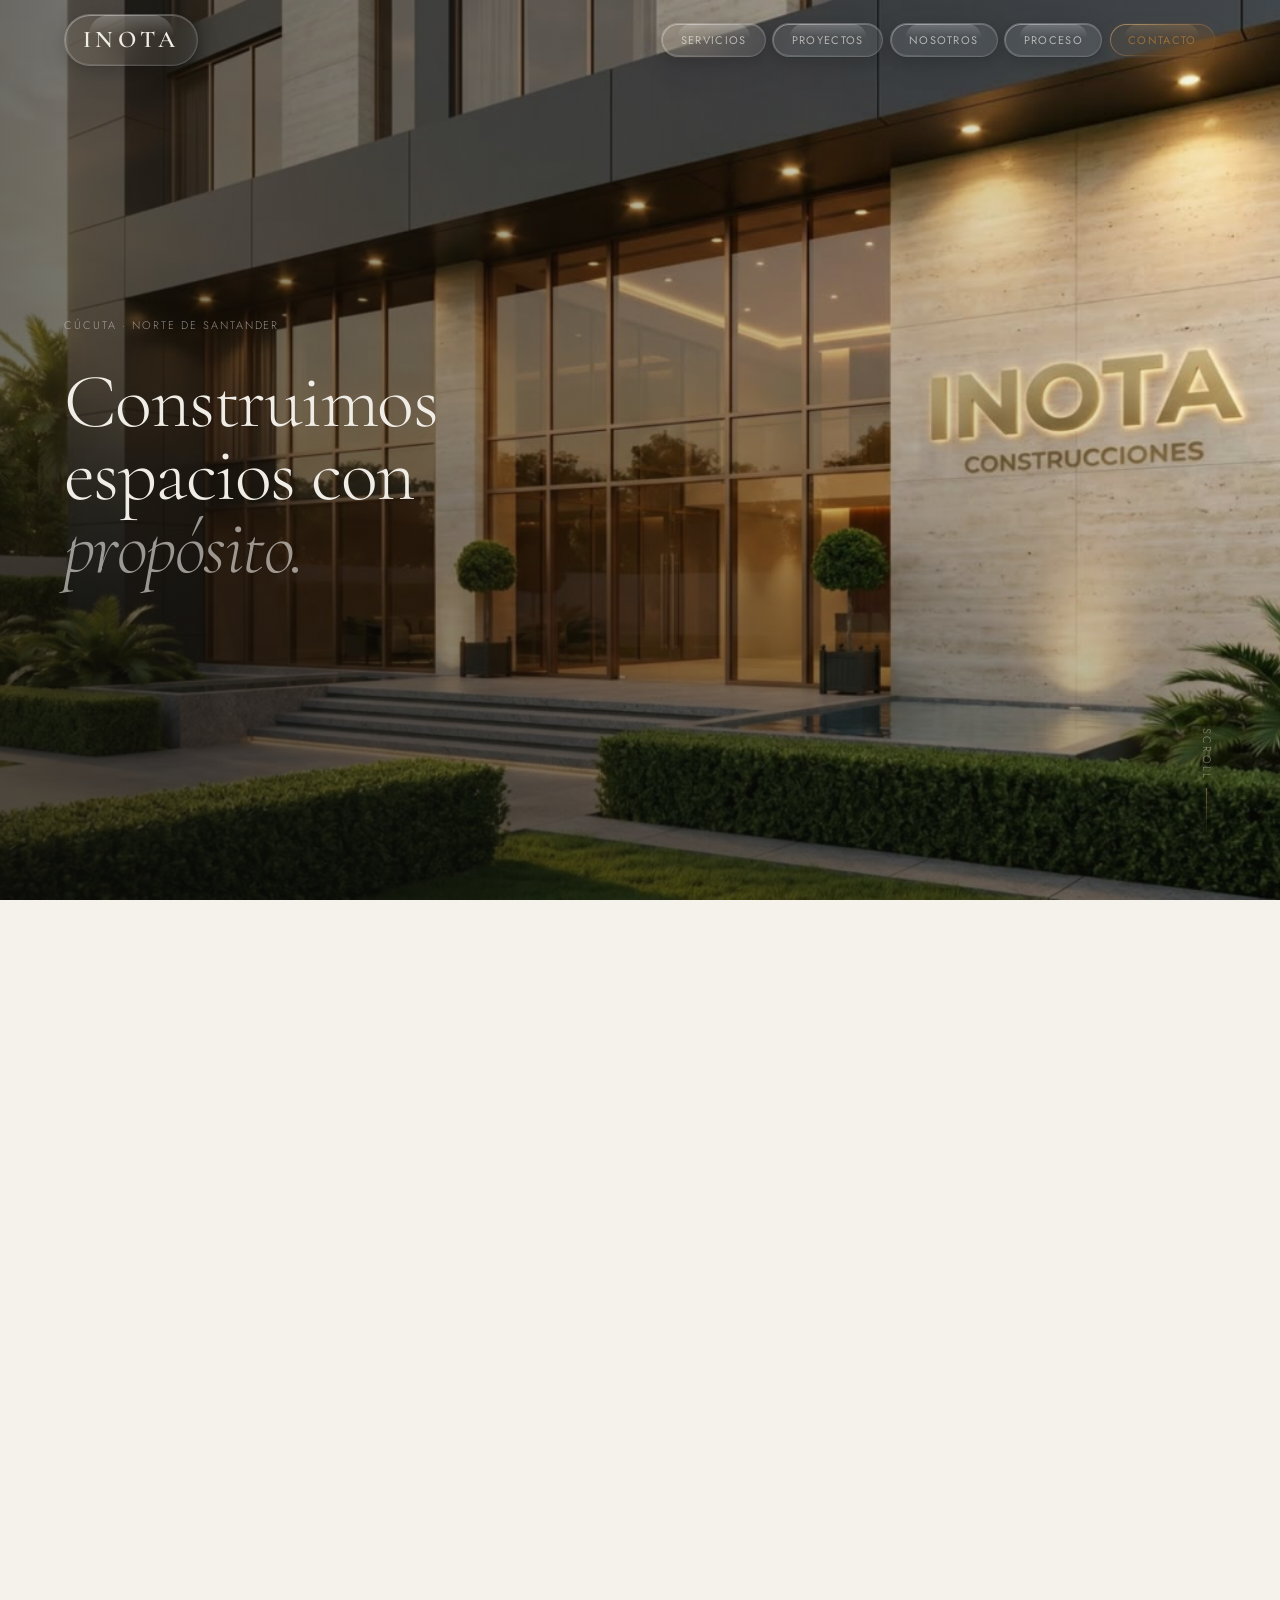
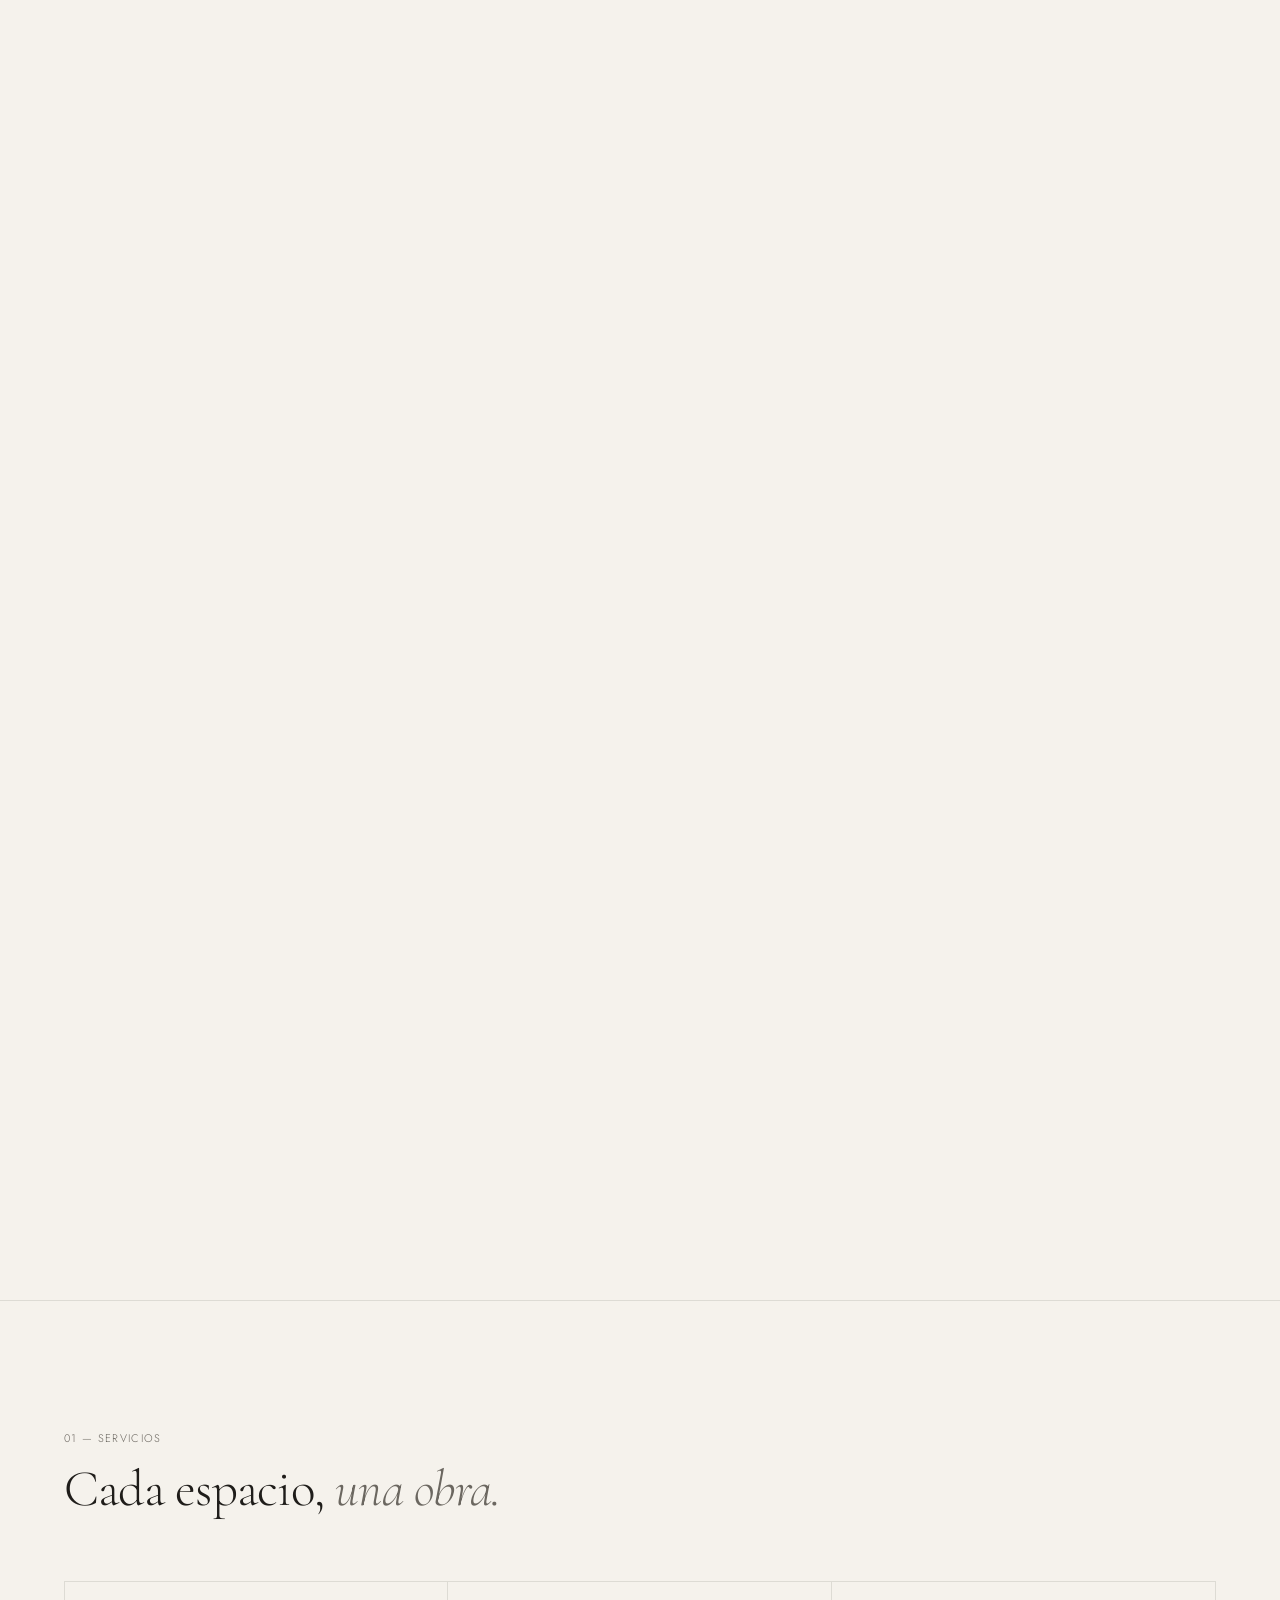
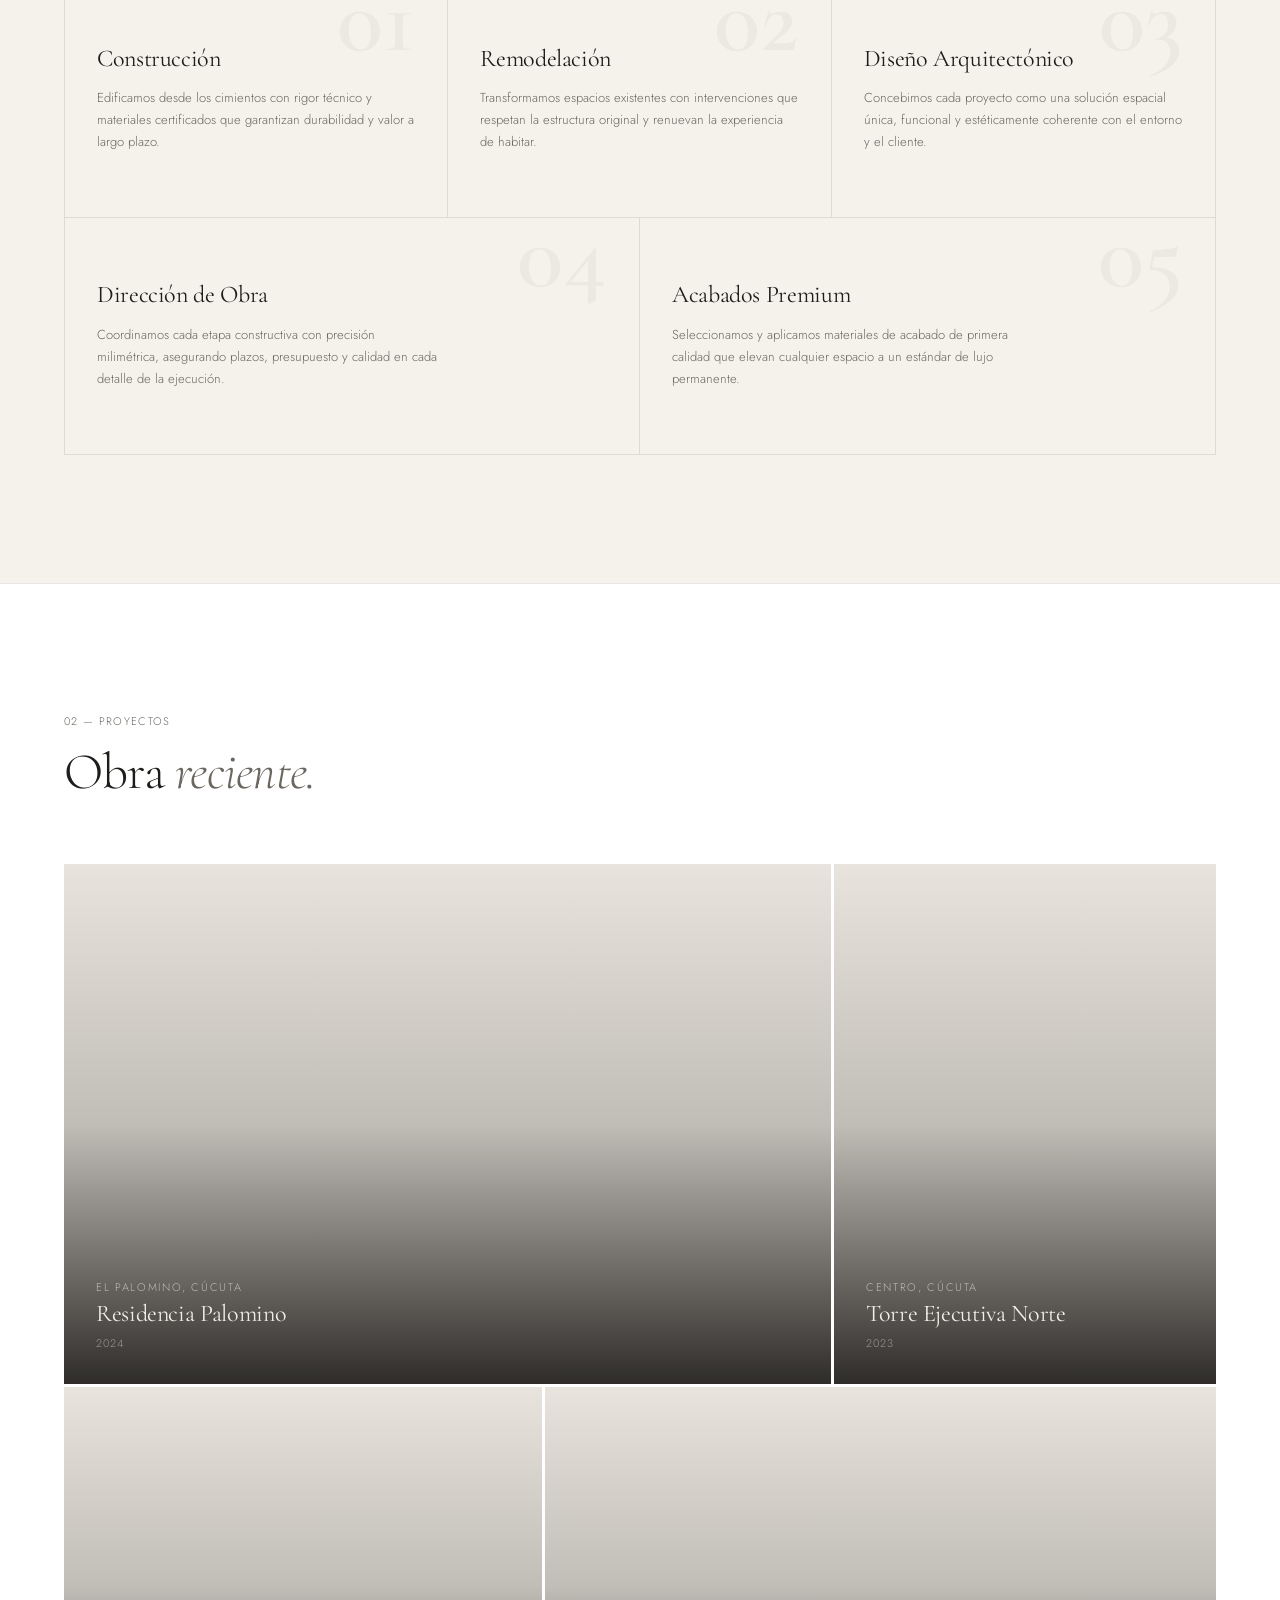
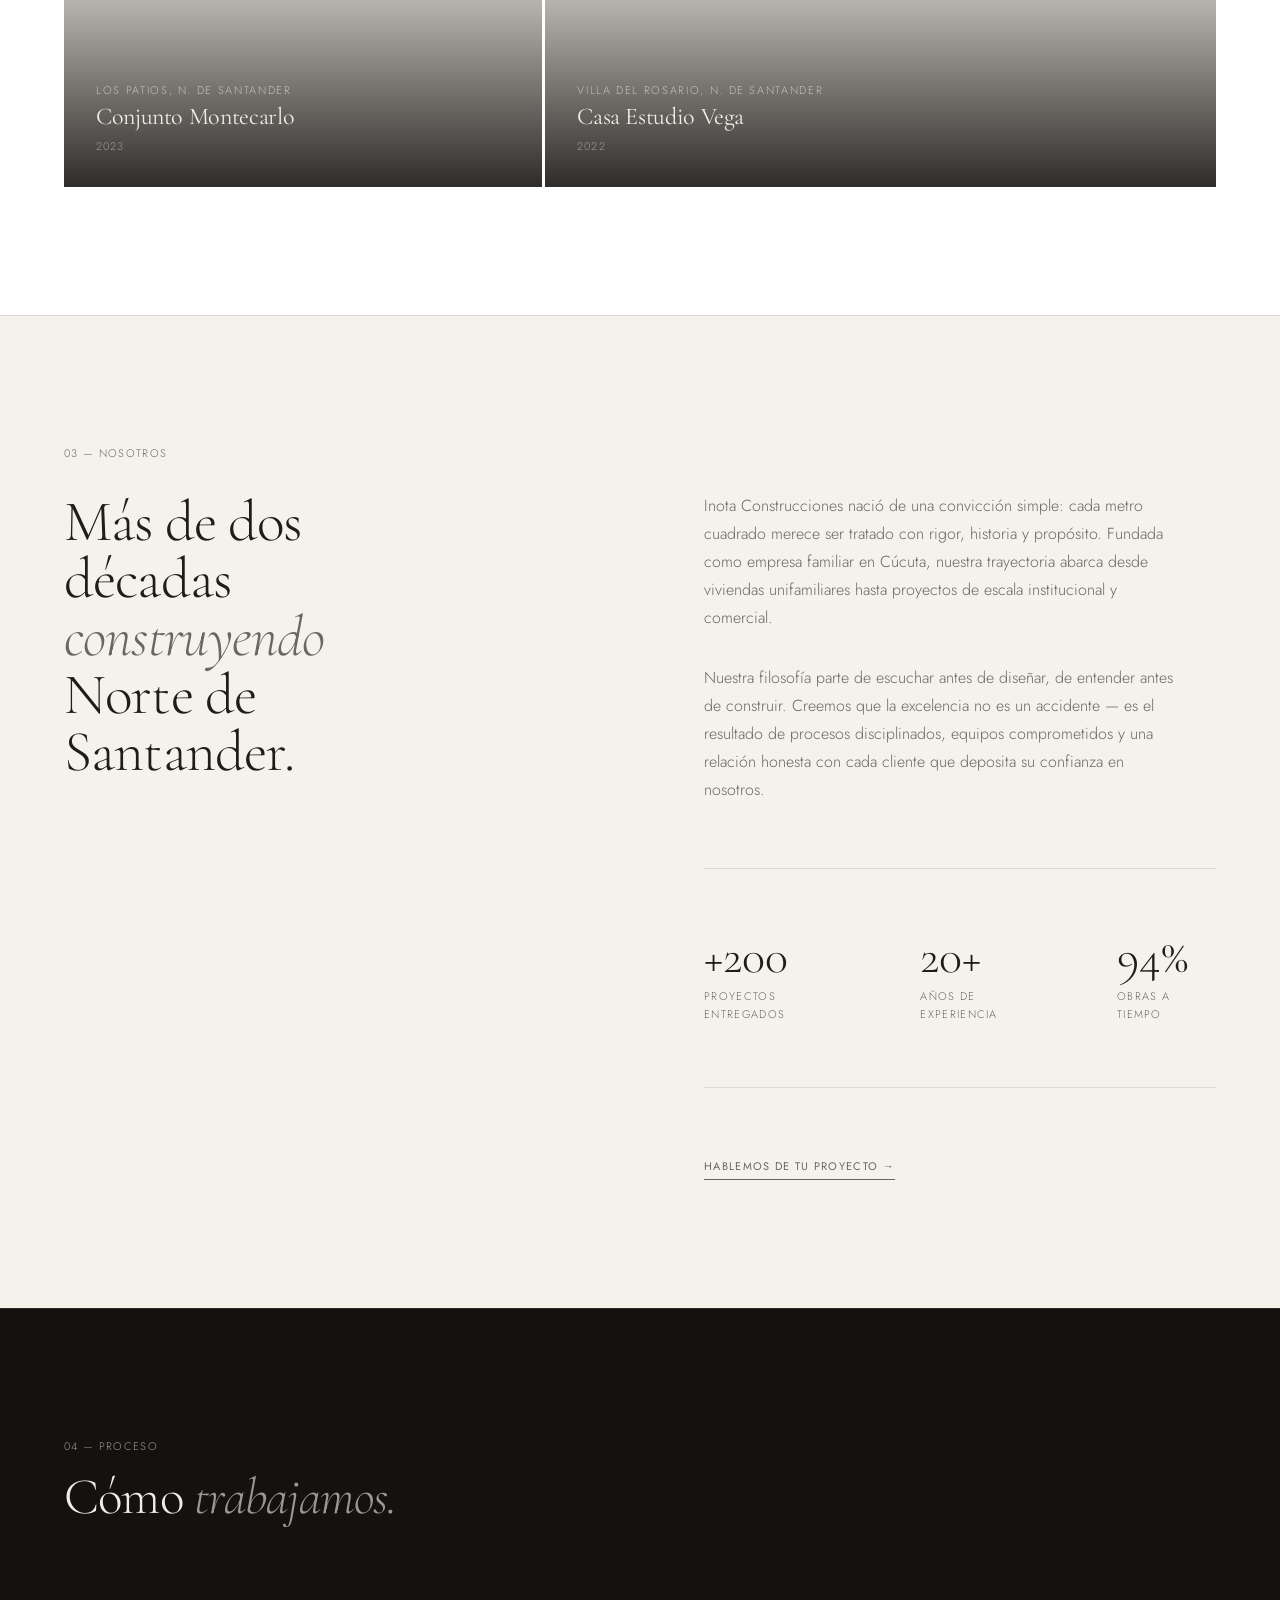
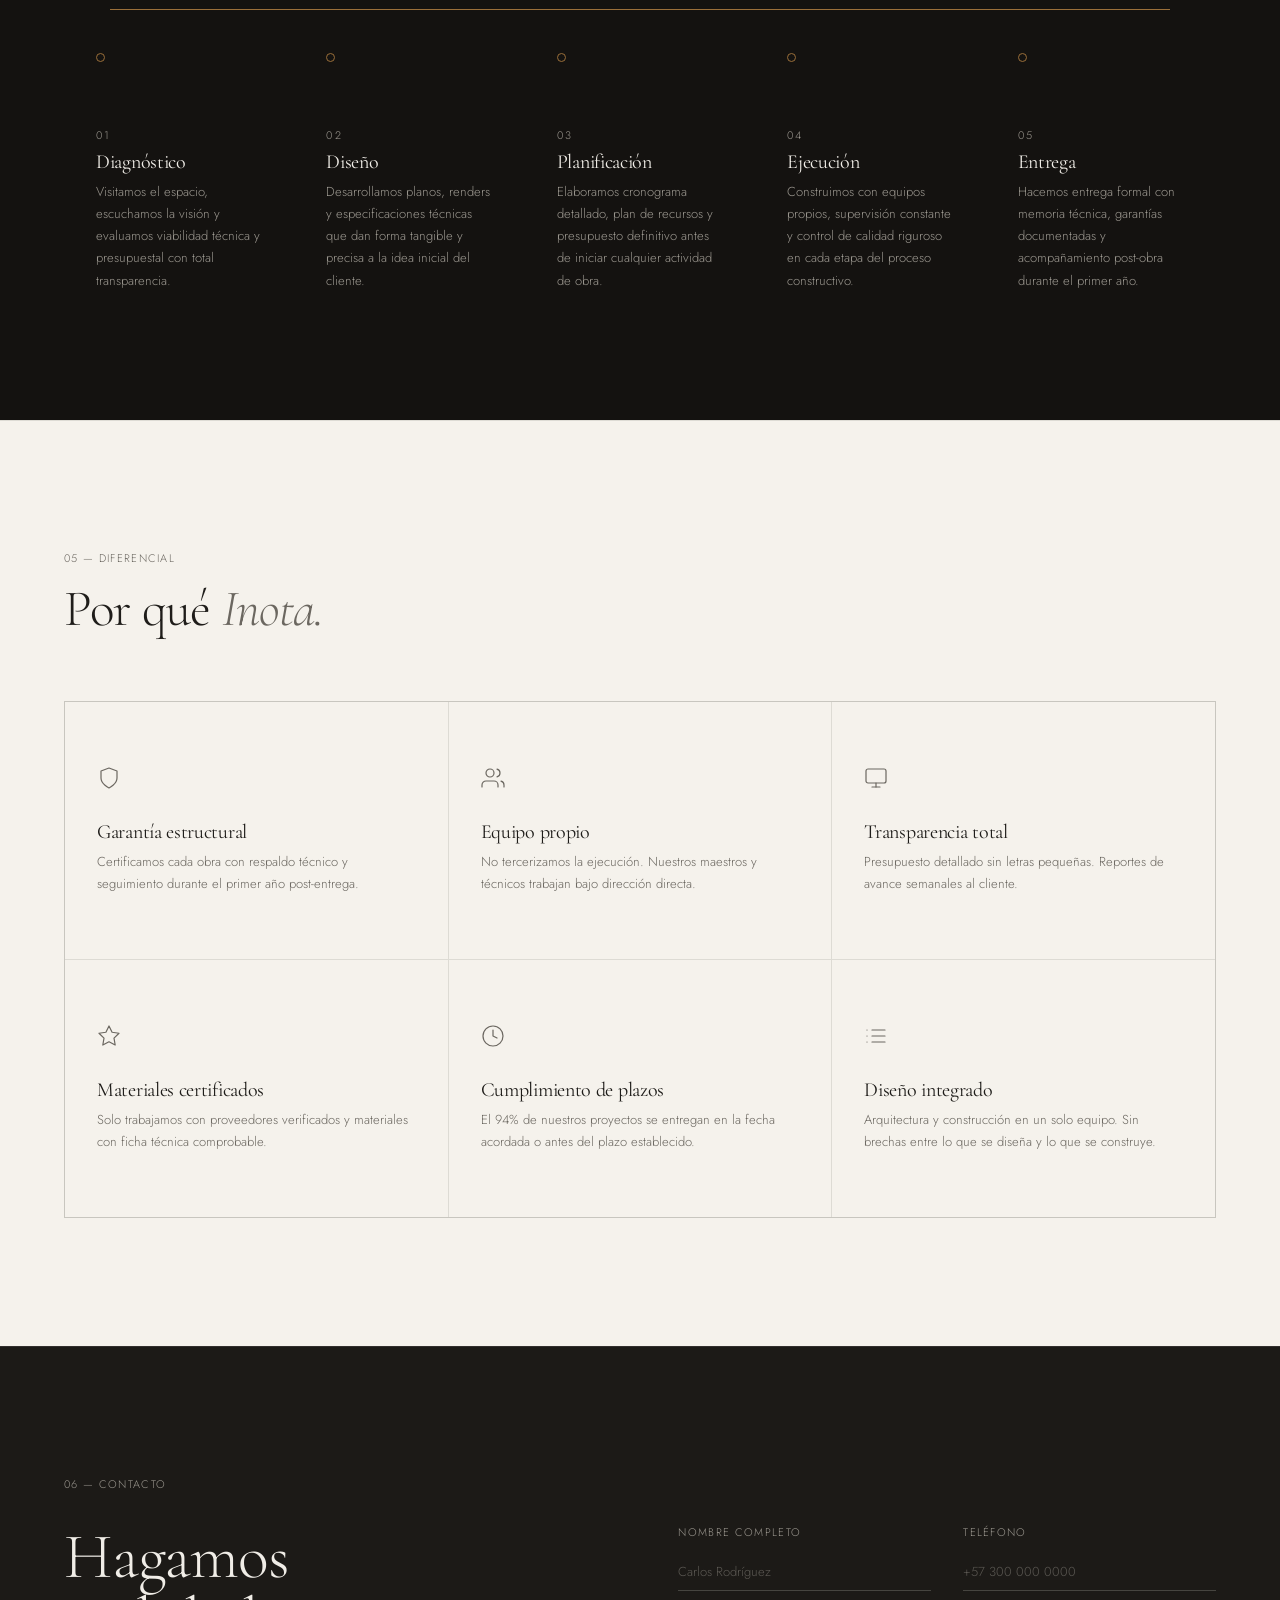
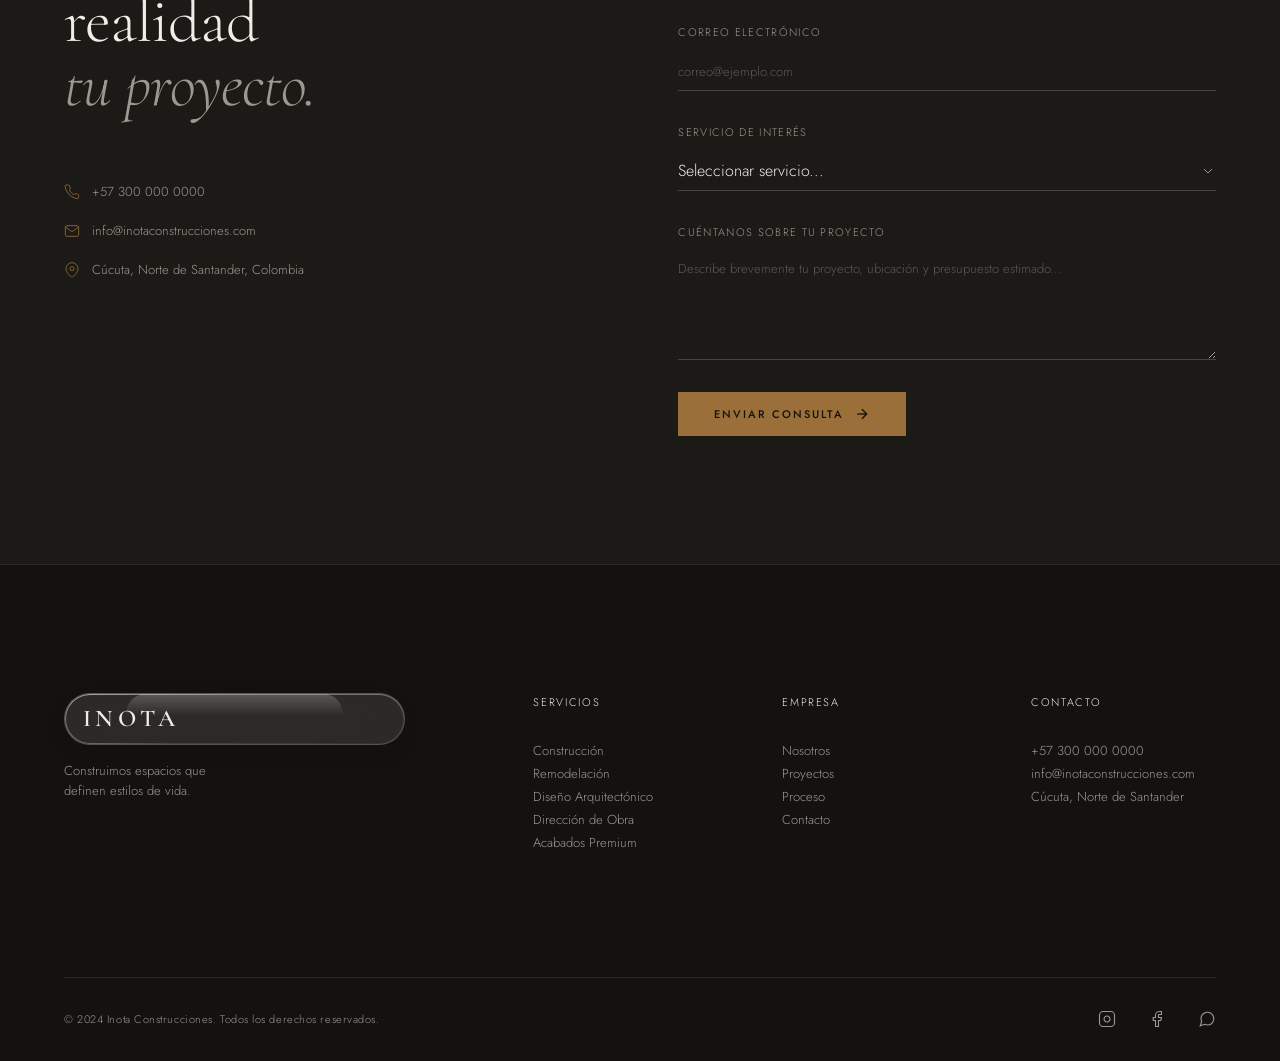
==== index.html @ 922fddfc "Initial commit — Inota Construcciones landing page Landing page completa: intro canvas scroll, servi" ====
<!DOCTYPE html>
<html lang="es">
<head>
  <meta charset="UTF-8">
  <meta name="viewport" content="width=device-width, initial-scale=1.0">
  <meta name="description" content="Inota Construcciones — Empresa de construcción, remodelación y diseño arquitectónico en Cúcuta, Norte de Santander. Calidad estructural con acabados premium.">
  <meta name="keywords" content="construcción, remodelación, diseño arquitectónico, Cúcuta, Norte de Santander, obra, acabados">
  <meta name="author" content="Inota Construcciones">
  <meta property="og:title" content="Inota Construcciones — Arquitectura & Construcción Premium">
  <meta property="og:description" content="Construimos espacios que definen estilos de vida. Más de dos décadas edificando Norte de Santander.">
  <meta property="og:type" content="website">
  <meta property="og:image" content="https://images.unsplash.com/photo-1486325212027-8081e485255e?w=1200">
  <title>Inota Construcciones — Arquitectura & Construcción Premium</title>
  <!-- Favicon: "I" cobre sobre negro -->
  <link rel="icon" href="data:image/svg+xml,<svg xmlns='http://www.w3.org/2000/svg' viewBox='0 0 100 100'><rect width='100' height='100' fill='%230a0908'/><text x='50' y='78' text-anchor='middle' font-size='72' fill='%23b5834a' font-family='Georgia,serif' font-weight='400'>I</text></svg>">
  <link rel="preconnect" href="https://fonts.googleapis.com">
  <link rel="preconnect" href="https://fonts.gstatic.com" crossorigin>
  <link href="https://fonts.googleapis.com/css2?family=Cormorant+Garamond:ital,wght@0,300;0,400;0,600;1,300;1,400&family=Jost:wght@300;400;500&display=swap" rel="stylesheet">
  <link rel="stylesheet" href="css/styles.css">
</head>
<body>

  <!-- ============================================================
       HEADER / NAV
  ============================================================ -->
  <header id="site-header" role="banner">
    <nav class="nav" aria-label="Navegación principal">
      <a href="#intro" class="logo" aria-label="Inota Construcciones — inicio">INOTA</a>

      <ul class="nav__links" role="list">
        <li><a href="#servicios">Servicios</a></li>
        <li><a href="#proyectos">Proyectos</a></li>
        <li><a href="#nosotros">Nosotros</a></li>
        <li><a href="#proceso">Proceso</a></li>
        <li><a href="#contacto" class="nav__cta">Contacto</a></li>
      </ul>

      <button class="hamburger" aria-label="Abrir menú" aria-expanded="false" aria-controls="mobile-menu">
        <span></span>
        <span></span>
        <span></span>
      </button>
    </nav>

    <!-- Mobile menu -->
    <div id="mobile-menu" class="mobile-menu" role="dialog" aria-label="Menú de navegación" aria-hidden="true">
      <ul role="list">
        <li><a href="#servicios">Servicios</a></li>
        <li><a href="#proyectos">Proyectos</a></li>
        <li><a href="#nosotros">Nosotros</a></li>
        <li><a href="#proceso">Proceso</a></li>
        <li><a href="#diferenciales">Diferencial</a></li>
        <li><a href="#contacto">Contacto</a></li>
      </ul>
    </div>
  </header>

  <main>

    <!-- ============================================================
         01 — INTRO (video scroll scrub — reemplaza al hero)
    ============================================================ -->
    <section id="intro" class="video-scroll" aria-labelledby="intro-heading">

      <div class="video-sticky">

        <!-- Canvas: renderiza frames controlados por scroll -->
        <!-- REEMPLAZAR frames: ver instrucciones en js/main.js -->
        <canvas id="scroll-canvas" class="video-scroll__canvas" aria-hidden="true"></canvas>

        <!-- Overlay oscuro gradiente -->
        <div class="video-overlay" aria-hidden="true"></div>

        <!-- Textos por fase -->
        <div class="video-texts" aria-live="polite">

          <div class="video-text" data-phase="0" aria-hidden="true">
            <span class="video-text__label">Cúcuta · Norte de Santander</span>
            <h1 id="intro-heading" class="video-text__heading">
              Construimos<br>espacios con<br><em>propósito.</em>
            </h1>
          </div>

          <div class="video-text" data-phase="1" aria-hidden="true">
            <span class="video-text__label">Servicios</span>
            <h2 class="video-text__heading">
              Diseño,<br>obra y<br>remodelación.
            </h2>
          </div>

          <div class="video-text" data-phase="2" aria-hidden="true">
            <span class="video-text__label">Filosofía</span>
            <h2 class="video-text__heading">
              Cada detalle<br><em>importa.</em>
            </h2>
          </div>

          <div class="video-text video-text--final" data-phase="3" aria-hidden="true">
            <p class="video-text__brand">INOTA</p>
            <p class="video-text__sub">Construcciones</p>
            <a href="#servicios" class="btn btn--outline">Descubrir nuestra obra</a>
          </div>

        </div>

        <!-- Hint de scroll (desaparece al scrollear) -->
        <div class="video-scroll-hint" aria-hidden="true">
          <span class="video-scroll-hint__label">Scroll</span>
          <div class="video-scroll-hint__line"></div>
        </div>

      </div>

    </section>

    <!-- ============================================================
         02 — SERVICIOS
    ============================================================ -->
    <section id="servicios" aria-labelledby="servicios-heading">
      <div class="section__container">
        <div class="section__header reveal-fade">
          <span class="section__label">01 — Servicios</span>
          <h2 id="servicios-heading" class="section__title">
            Cada espacio, <em>una obra.</em>
          </h2>
        </div>

        <div class="services__grid">

          <article class="service-item reveal-up" data-num="01">
            <div class="service-item__inner">
              <h3 class="service-item__title">Construcción</h3>
              <p class="service-item__desc">Edificamos desde los cimientos con rigor técnico y materiales certificados que garantizan durabilidad y valor a largo plazo.</p>
            </div>
          </article>

          <article class="service-item reveal-up" data-num="02" style="--reveal-delay: 100ms">
            <div class="service-item__inner">
              <h3 class="service-item__title">Remodelación</h3>
              <p class="service-item__desc">Transformamos espacios existentes con intervenciones que respetan la estructura original y renuevan la experiencia de habitar.</p>
            </div>
          </article>

          <article class="service-item reveal-up" data-num="03" style="--reveal-delay: 200ms">
            <div class="service-item__inner">
              <h3 class="service-item__title">Diseño Arquitectónico</h3>
              <p class="service-item__desc">Concebimos cada proyecto como una solución espacial única, funcional y estéticamente coherente con el entorno y el cliente.</p>
            </div>
          </article>

          <article class="service-item reveal-up" data-num="04" style="--reveal-delay: 100ms">
            <div class="service-item__inner">
              <h3 class="service-item__title">Dirección de Obra</h3>
              <p class="service-item__desc">Coordinamos cada etapa constructiva con precisión milimétrica, asegurando plazos, presupuesto y calidad en cada detalle de la ejecución.</p>
            </div>
          </article>

          <article class="service-item reveal-up" data-num="05" style="--reveal-delay: 200ms">
            <div class="service-item__inner">
              <h3 class="service-item__title">Acabados Premium</h3>
              <p class="service-item__desc">Seleccionamos y aplicamos materiales de acabado de primera calidad que elevan cualquier espacio a un estándar de lujo permanente.</p>
            </div>
          </article>

        </div>
      </div>
    </section>

    <!-- ============================================================
         03 — PROYECTOS
    ============================================================ -->
    <section id="proyectos" aria-labelledby="proyectos-heading">
      <div class="section__container">
        <div class="section__header reveal-fade">
          <span class="section__label">02 — Proyectos</span>
          <h2 id="proyectos-heading" class="section__title">
            Obra <em>reciente.</em>
          </h2>
        </div>

        <div class="projects__grid">

          <!-- REEMPLAZAR imagen-1: casa moderna exterior con luz diurna -->
          <article class="project-card project-card--wide reveal-up" aria-label="Residencia Palomino">
            <div class="project-card__img" style="background-image: url('https://images.unsplash.com/photo-1613490493576-7fde63acd811?w=1400&auto=format&fit=crop&q=80')"></div>
            <div class="project-card__overlay"></div>
            <div class="project-card__info">
              <span class="project-card__location">El Palomino, Cúcuta</span>
              <h3 class="project-card__title">Residencia Palomino</h3>
              <span class="project-card__year">2024</span>
            </div>
          </article>

          <!-- REEMPLAZAR imagen-2: edificio de vidrio, fachada urbana -->
          <article class="project-card project-card--tall reveal-up" style="--reveal-delay: 150ms" aria-label="Torre Ejecutiva Norte">
            <div class="project-card__img" style="background-image: url('https://images.unsplash.com/photo-1486406146926-c627a92ad1ab?w=800&auto=format&fit=crop&q=80')"></div>
            <div class="project-card__overlay"></div>
            <div class="project-card__info">
              <span class="project-card__location">Centro, Cúcuta</span>
              <h3 class="project-card__title">Torre Ejecutiva Norte</h3>
              <span class="project-card__year">2023</span>
            </div>
          </article>

          <!-- REEMPLAZAR imagen-3: conjunto residencial, fachada principal -->
          <article class="project-card project-card--medium reveal-up" style="--reveal-delay: 100ms" aria-label="Conjunto Montecarlo">
            <div class="project-card__img" style="background-image: url('https://images.unsplash.com/photo-1580587771525-78b9dba3b914?w=900&auto=format&fit=crop&q=80')"></div>
            <div class="project-card__overlay"></div>
            <div class="project-card__info">
              <span class="project-card__location">Los Patios, N. de Santander</span>
              <h3 class="project-card__title">Conjunto Montecarlo</h3>
              <span class="project-card__year">2023</span>
            </div>
          </article>

          <!-- REEMPLAZAR imagen-4: casa minimalista, diseño contemporáneo -->
          <article class="project-card project-card--wide-alt reveal-up" style="--reveal-delay: 200ms" aria-label="Casa Estudio Vega">
            <div class="project-card__img" style="background-image: url('https://images.unsplash.com/photo-1600585154340-be6161a56a0c?w=1200&auto=format&fit=crop&q=80')"></div>
            <div class="project-card__overlay"></div>
            <div class="project-card__info">
              <span class="project-card__location">Villa del Rosario, N. de Santander</span>
              <h3 class="project-card__title">Casa Estudio Vega</h3>
              <span class="project-card__year">2022</span>
            </div>
          </article>

        </div>
      </div>
    </section>

    <!-- ============================================================
         04 — SOBRE NOSOTROS
    ============================================================ -->
    <section id="nosotros" aria-labelledby="nosotros-heading">
      <div class="section__container">
        <div class="about__split">

          <div class="about__statement reveal-fade">
            <span class="section__label">03 — Nosotros</span>
            <h2 id="nosotros-heading" class="about__title">
              Más de dos<br>décadas<br><em>construyendo</em><br>Norte de<br>Santander.
            </h2>
          </div>

          <div class="about__content reveal-fade" style="--reveal-delay: 250ms">
            <p class="about__text">Inota Construcciones nació de una convicción simple: cada metro cuadrado merece ser tratado con rigor, historia y propósito. Fundada como empresa familiar en Cúcuta, nuestra trayectoria abarca desde viviendas unifamiliares hasta proyectos de escala institucional y comercial.</p>
            <p class="about__text">Nuestra filosofía parte de escuchar antes de diseñar, de entender antes de construir. Creemos que la excelencia no es un accidente — es el resultado de procesos disciplinados, equipos comprometidos y una relación honesta con cada cliente que deposita su confianza en nosotros.</p>

            <div class="about__stats">
              <!-- REEMPLAZAR: ajustar con cifras reales de la empresa -->
              <div class="about__stat">
                <span class="about__stat-number">+200</span>
                <span class="about__stat-label">Proyectos entregados</span>
              </div>
              <div class="about__stat">
                <span class="about__stat-number">20+</span>
                <span class="about__stat-label">Años de experiencia</span>
              </div>
              <div class="about__stat">
                <span class="about__stat-number">94%</span>
                <span class="about__stat-label">Obras a tiempo</span>
              </div>
            </div>

            <a href="#contacto" class="btn btn--text">Hablemos de tu proyecto →</a>
          </div>

        </div>
      </div>
    </section>

    <!-- ============================================================
         05 — PROCESO
    ============================================================ -->
    <section id="proceso" aria-labelledby="proceso-heading">
      <div class="section__container">
        <div class="section__header reveal-fade">
          <span class="section__label">04 — Proceso</span>
          <h2 id="proceso-heading" class="section__title">
            Cómo <em>trabajamos.</em>
          </h2>
        </div>

        <ol class="process__timeline" aria-label="Etapas del proceso constructivo">

          <li class="process__step reveal-up">
            <div class="process__dot" aria-hidden="true"></div>
            <div class="process__step-content">
              <span class="process__num" aria-hidden="true">01</span>
              <h3 class="process__title">Diagnóstico</h3>
              <p class="process__desc">Visitamos el espacio, escuchamos la visión y evaluamos viabilidad técnica y presupuestal con total transparencia.</p>
            </div>
          </li>

          <li class="process__step reveal-up" style="--reveal-delay: 120ms">
            <div class="process__dot" aria-hidden="true"></div>
            <div class="process__step-content">
              <span class="process__num" aria-hidden="true">02</span>
              <h3 class="process__title">Diseño</h3>
              <p class="process__desc">Desarrollamos planos, renders y especificaciones técnicas que dan forma tangible y precisa a la idea inicial del cliente.</p>
            </div>
          </li>

          <li class="process__step reveal-up" style="--reveal-delay: 240ms">
            <div class="process__dot" aria-hidden="true"></div>
            <div class="process__step-content">
              <span class="process__num" aria-hidden="true">03</span>
              <h3 class="process__title">Planificación</h3>
              <p class="process__desc">Elaboramos cronograma detallado, plan de recursos y presupuesto definitivo antes de iniciar cualquier actividad de obra.</p>
            </div>
          </li>

          <li class="process__step reveal-up" style="--reveal-delay: 360ms">
            <div class="process__dot" aria-hidden="true"></div>
            <div class="process__step-content">
              <span class="process__num" aria-hidden="true">04</span>
              <h3 class="process__title">Ejecución</h3>
              <p class="process__desc">Construimos con equipos propios, supervisión constante y control de calidad riguroso en cada etapa del proceso constructivo.</p>
            </div>
          </li>

          <li class="process__step reveal-up" style="--reveal-delay: 480ms">
            <div class="process__dot" aria-hidden="true"></div>
            <div class="process__step-content">
              <span class="process__num" aria-hidden="true">05</span>
              <h3 class="process__title">Entrega</h3>
              <p class="process__desc">Hacemos entrega formal con memoria técnica, garantías documentadas y acompañamiento post-obra durante el primer año.</p>
            </div>
          </li>

        </ol>
      </div>
    </section>

    <!-- ============================================================
         06 — DIFERENCIALES
    ============================================================ -->
    <section id="diferenciales" aria-labelledby="diferenciales-heading">
      <div class="section__container">
        <div class="section__header reveal-fade">
          <span class="section__label">05 — Diferencial</span>
          <h2 id="diferenciales-heading" class="section__title">
            Por qué <em>Inota.</em>
          </h2>
        </div>

        <div class="differentials__grid">

          <div class="differential reveal-up">
            <div class="differential__icon" aria-hidden="true">
              <svg viewBox="0 0 24 24" fill="none" stroke="currentColor" stroke-width="1.2" stroke-linecap="round" stroke-linejoin="round">
                <path d="M12 22s8-4 8-10V5l-8-3-8 3v7c0 6 8 10 8 10z"/>
              </svg>
            </div>
            <h4 class="differential__title">Garantía estructural</h4>
            <p class="differential__desc">Certificamos cada obra con respaldo técnico y seguimiento durante el primer año post-entrega.</p>
          </div>

          <div class="differential reveal-up" style="--reveal-delay: 100ms">
            <div class="differential__icon" aria-hidden="true">
              <svg viewBox="0 0 24 24" fill="none" stroke="currentColor" stroke-width="1.2" stroke-linecap="round" stroke-linejoin="round">
                <path d="M17 21v-2a4 4 0 0 0-4-4H5a4 4 0 0 0-4 4v2"/>
                <circle cx="9" cy="7" r="4"/>
                <path d="M23 21v-2a4 4 0 0 0-3-3.87"/>
                <path d="M16 3.13a4 4 0 0 1 0 7.75"/>
              </svg>
            </div>
            <h4 class="differential__title">Equipo propio</h4>
            <p class="differential__desc">No tercerizamos la ejecución. Nuestros maestros y técnicos trabajan bajo dirección directa.</p>
          </div>

          <div class="differential reveal-up" style="--reveal-delay: 200ms">
            <div class="differential__icon" aria-hidden="true">
              <svg viewBox="0 0 24 24" fill="none" stroke="currentColor" stroke-width="1.2" stroke-linecap="round" stroke-linejoin="round">
                <rect x="2" y="3" width="20" height="14" rx="2" ry="2"/>
                <line x1="8" y1="21" x2="16" y2="21"/>
                <line x1="12" y1="17" x2="12" y2="21"/>
              </svg>
            </div>
            <h4 class="differential__title">Transparencia total</h4>
            <p class="differential__desc">Presupuesto detallado sin letras pequeñas. Reportes de avance semanales al cliente.</p>
          </div>

          <div class="differential reveal-up" style="--reveal-delay: 100ms">
            <div class="differential__icon" aria-hidden="true">
              <svg viewBox="0 0 24 24" fill="none" stroke="currentColor" stroke-width="1.2" stroke-linecap="round" stroke-linejoin="round">
                <polygon points="12 2 15.09 8.26 22 9.27 17 14.14 18.18 21.02 12 17.77 5.82 21.02 7 14.14 2 9.27 8.91 8.26 12 2"/>
              </svg>
            </div>
            <h4 class="differential__title">Materiales certificados</h4>
            <p class="differential__desc">Solo trabajamos con proveedores verificados y materiales con ficha técnica comprobable.</p>
          </div>

          <div class="differential reveal-up" style="--reveal-delay: 200ms">
            <div class="differential__icon" aria-hidden="true">
              <svg viewBox="0 0 24 24" fill="none" stroke="currentColor" stroke-width="1.2" stroke-linecap="round" stroke-linejoin="round">
                <circle cx="12" cy="12" r="10"/>
                <polyline points="12 6 12 12 16 14"/>
              </svg>
            </div>
            <h4 class="differential__title">Cumplimiento de plazos</h4>
            <p class="differential__desc">El 94% de nuestros proyectos se entregan en la fecha acordada o antes del plazo establecido.</p>
          </div>

          <div class="differential reveal-up" style="--reveal-delay: 300ms">
            <div class="differential__icon" aria-hidden="true">
              <svg viewBox="0 0 24 24" fill="none" stroke="currentColor" stroke-width="1.2" stroke-linecap="round" stroke-linejoin="round">
                <line x1="8" y1="6" x2="21" y2="6"/>
                <line x1="8" y1="12" x2="21" y2="12"/>
                <line x1="8" y1="18" x2="21" y2="18"/>
                <line x1="3" y1="6" x2="3.01" y2="6"/>
                <line x1="3" y1="12" x2="3.01" y2="12"/>
                <line x1="3" y1="18" x2="3.01" y2="18"/>
              </svg>
            </div>
            <h4 class="differential__title">Diseño integrado</h4>
            <p class="differential__desc">Arquitectura y construcción en un solo equipo. Sin brechas entre lo que se diseña y lo que se construye.</p>
          </div>

        </div>
      </div>
    </section>

    <!-- ============================================================
         07 — CONTACTO
    ============================================================ -->
    <section id="contacto" aria-labelledby="contacto-heading">
      <div class="section__container">
        <div class="contact__split">

          <div class="contact__cta reveal-fade">
            <span class="section__label">06 — Contacto</span>
            <h2 id="contacto-heading" class="contact__title">
              Hagamos<br>realidad<br><em>tu proyecto.</em>
            </h2>
            <div class="contact__info">
              <!-- REEMPLAZAR: datos reales de contacto -->
              <p class="contact__info-item">
                <svg viewBox="0 0 24 24" fill="none" stroke="currentColor" stroke-width="1.2" aria-hidden="true"><path d="M22 16.92v3a2 2 0 0 1-2.18 2 19.79 19.79 0 0 1-8.63-3.07A19.5 19.5 0 0 1 4.69 12 19.79 19.79 0 0 1 1.6 3.42C1.6 2.32 2.47 1.44 3.57 1.44h3a2 2 0 0 1 2 1.72c.127.96.361 1.903.7 2.81a2 2 0 0 1-.45 2.11L7.91 9A16 16 0 0 0 15 16.09l.91-.91a2 2 0 0 1 2.11-.45c.907.339 1.85.573 2.81.7A2 2 0 0 1 22 16.92z"/></svg>
                +57 300 000 0000
              </p>
              <p class="contact__info-item">
                <svg viewBox="0 0 24 24" fill="none" stroke="currentColor" stroke-width="1.2" aria-hidden="true"><path d="M4 4h16c1.1 0 2 .9 2 2v12c0 1.1-.9 2-2 2H4c-1.1 0-2-.9-2-2V6c0-1.1.9-2 2-2z"/><polyline points="22,6 12,13 2,6"/></svg>
                info@inotaconstrucciones.com
              </p>
              <p class="contact__info-item">
                <svg viewBox="0 0 24 24" fill="none" stroke="currentColor" stroke-width="1.2" aria-hidden="true"><path d="M21 10c0 7-9 13-9 13s-9-6-9-13a9 9 0 0 1 18 0z"/><circle cx="12" cy="10" r="3"/></svg>
                Cúcuta, Norte de Santander, Colombia
              </p>
            </div>
          </div>

          <form class="contact__form reveal-fade" style="--reveal-delay: 200ms" novalidate>

            <div class="form-row">
              <div class="form-group">
                <label for="nombre">Nombre completo</label>
                <input type="text" id="nombre" name="nombre" placeholder="Carlos Rodríguez" autocomplete="name" required>
              </div>
              <div class="form-group">
                <label for="telefono">Teléfono</label>
                <input type="tel" id="telefono" name="telefono" placeholder="+57 300 000 0000" autocomplete="tel">
              </div>
            </div>

            <div class="form-group">
              <label for="email">Correo electrónico</label>
              <input type="email" id="email" name="email" placeholder="correo@ejemplo.com" autocomplete="email" required>
            </div>

            <div class="form-group">
              <label for="servicio">Servicio de interés</label>
              <select id="servicio" name="servicio">
                <option value="">Seleccionar servicio...</option>
                <option value="construccion">Construcción nueva</option>
                <option value="remodelacion">Remodelación</option>
                <option value="diseno">Diseño arquitectónico</option>
                <option value="direccion">Dirección de obra</option>
                <option value="acabados">Acabados premium</option>
              </select>
            </div>

            <div class="form-group">
              <label for="mensaje">Cuéntanos sobre tu proyecto</label>
              <textarea id="mensaje" name="mensaje" rows="4" placeholder="Describe brevemente tu proyecto, ubicación y presupuesto estimado..."></textarea>
            </div>

            <button type="submit" class="btn btn--copper">
              <span class="btn__text">Enviar consulta</span>
              <svg class="btn__icon" viewBox="0 0 24 24" fill="none" stroke="currentColor" stroke-width="2" aria-hidden="true"><line x1="5" y1="12" x2="19" y2="12"/><polyline points="12 5 19 12 12 19"/></svg>
            </button>

          </form>

        </div>
      </div>
    </section>

  </main>

  <!-- ============================================================
       FOOTER
  ============================================================ -->
  <footer id="site-footer" role="contentinfo">
    <div class="footer__container">
      <div class="footer__top">
        <div class="footer__brand">
          <span class="logo footer__logo">INOTA</span>
          <p class="footer__tagline">Construimos espacios que<br>definen estilos de vida.</p>
        </div>

        <nav class="footer__nav" aria-label="Navegación del pie de página">
          <div class="footer__nav-col">
            <span class="footer__nav-heading">Servicios</span>
            <ul>
              <li><a href="#servicios">Construcción</a></li>
              <li><a href="#servicios">Remodelación</a></li>
              <li><a href="#servicios">Diseño Arquitectónico</a></li>
              <li><a href="#servicios">Dirección de Obra</a></li>
              <li><a href="#servicios">Acabados Premium</a></li>
            </ul>
          </div>
          <div class="footer__nav-col">
            <span class="footer__nav-heading">Empresa</span>
            <ul>
              <li><a href="#nosotros">Nosotros</a></li>
              <li><a href="#proyectos">Proyectos</a></li>
              <li><a href="#proceso">Proceso</a></li>
              <li><a href="#contacto">Contacto</a></li>
            </ul>
          </div>
          <div class="footer__nav-col">
            <!-- REEMPLAZAR: datos reales de contacto -->
            <span class="footer__nav-heading">Contacto</span>
            <ul>
              <li><a href="tel:+573000000000">+57 300 000 0000</a></li>
              <li><a href="mailto:info@inotaconstrucciones.com">info@inotaconstrucciones.com</a></li>
              <li>Cúcuta, Norte de Santander</li>
            </ul>
          </div>
        </nav>
      </div>

      <div class="footer__bottom">
        <!-- REEMPLAZAR: año y datos legales reales -->
        <p class="footer__copy">&copy; 2024 Inota Construcciones. Todos los derechos reservados.</p>
        <div class="footer__social" aria-label="Redes sociales">
          <!-- REEMPLAZAR: links reales de redes sociales -->
          <a href="#" aria-label="Instagram de Inota Construcciones">
            <svg viewBox="0 0 24 24" fill="none" stroke="currentColor" stroke-width="1.5"><rect x="2" y="2" width="20" height="20" rx="5" ry="5"/><path d="M16 11.37A4 4 0 1 1 12.63 8 4 4 0 0 1 16 11.37z"/><line x1="17.5" y1="6.5" x2="17.51" y2="6.5"/></svg>
          </a>
          <a href="#" aria-label="Facebook de Inota Construcciones">
            <svg viewBox="0 0 24 24" fill="none" stroke="currentColor" stroke-width="1.5"><path d="M18 2h-3a5 5 0 0 0-5 5v3H7v4h3v8h4v-8h3l1-4h-4V7a1 1 0 0 1 1-1h3z"/></svg>
          </a>
          <a href="#" aria-label="WhatsApp de Inota Construcciones">
            <svg viewBox="0 0 24 24" fill="none" stroke="currentColor" stroke-width="1.5"><path d="M21 11.5a8.38 8.38 0 0 1-.9 3.8 8.5 8.5 0 0 1-7.6 4.7 8.38 8.38 0 0 1-3.8-.9L3 21l1.9-5.7a8.38 8.38 0 0 1-.9-3.8 8.5 8.5 0 0 1 4.7-7.6 8.38 8.38 0 0 1 3.8-.9h.5a8.48 8.48 0 0 1 8 8v.5z"/></svg>
          </a>
        </div>
      </div>
    </div>
  </footer>

  <script src="js/main.js"></script>
</body>
</html>
---- css/styles.css ----
/* =============================================================
   INOTA CONSTRUCCIONES — styles.css  v2
   Rediseño: dual-tone arquitectónico (claro/oscuro)
   Tipografía: Cormorant Garamond (display) + Jost (body)
   Referencia estética: estudio de arquitectura premium
============================================================= */

/* ─── 1. CUSTOM PROPERTIES ─────────────────────────────────── */
:root {
  /* Paleta dual-tone */
  --color-light:        #f5f2ec;   /* fondo crema — secciones claras */
  --color-white:        #ffffff;   /* blanco puro — proyectos */
  --color-dark:         #141210;   /* negro cálido — hero, proceso, contacto, footer */
  --color-dark-soft:    #1c1a17;   /* variante suave de oscuro */

  /* Texto */
  --color-text:         #1f1d1a;   /* texto principal sobre fondo claro */
  --color-text-muted:   #6b6760;   /* texto secundario sobre fondo claro */
  --color-bone:         #f0ede7;   /* texto sobre fondo oscuro */
  --color-bone-muted:   #9c9890;   /* texto secundario sobre fondo oscuro */

  /* Acento — usado con moderación */
  --color-copper:       #9a6f3a;   /* cobre sobrio — solo botones y 2 detalles */
  --color-copper-dark:  #7a5828;
  --color-copper-dim:   rgba(154, 111, 58, 0.15);

  /* Líneas divisoras contextuales */
  --color-line-light:   rgba(31, 29, 26, 0.11);   /* sobre fondo claro */
  --color-line-dark:    rgba(240, 237, 231, 0.10); /* sobre fondo oscuro */

  /* Tipografía */
  --font-display: 'Cormorant Garamond', Georgia, 'Times New Roman', serif;
  --font-body:    'Jost', 'Helvetica Neue', Arial, sans-serif;

  /* Escala tipográfica */
  --text-xs:   0.6875rem;  /* 11px */
  --text-sm:   0.8125rem;  /* 13px */
  --text-base: 1rem;       /* 16px */
  --text-lg:   1.25rem;    /* 20px */
  --text-xl:   1.5rem;     /* 24px */
  --text-2xl:  2rem;       /* 32px */
  --text-3xl:  3rem;       /* 48px */
  --text-4xl:  4.5rem;     /* 72px */
  --text-5xl:  7rem;       /* 112px */

  /* Espaciado */
  --space-xs:  0.5rem;
  --space-sm:  1rem;
  --space-md:  2rem;
  --space-lg:  4rem;
  --space-xl:  8rem;
  --space-2xl: 12rem;

  /* Curvas de movimiento */
  --ease-out-expo: cubic-bezier(0.16, 1, 0.3, 1);
  --ease-smooth:   cubic-bezier(0.25, 0.46, 0.45, 0.94);

  /* Duraciones */
  --dur-fast:  250ms;
  --dur-base:  500ms;
  --dur-slow:  800ms;
  --dur-xslow: 1300ms;

  /* Layout */
  --container-max: 1440px;
  --container-pad: clamp(1.5rem, 5vw, 5rem);

  /* Header */
  --header-h: 80px;
}

/* ─── 2. RESET BASE ─────────────────────────────────────────── */
*, *::before, *::after {
  box-sizing: border-box;
  margin: 0;
  padding: 0;
}

html {
  scroll-behavior: smooth;
  font-size: 16px;
  -webkit-text-size-adjust: 100%;
}

body {
  background-color: var(--color-light);
  color: var(--color-text);
  font-family: var(--font-body);
  font-weight: 300;
  line-height: 1.65;
  overflow-x: hidden;
  -webkit-font-smoothing: antialiased;
  -moz-osx-font-smoothing: grayscale;
}

img {
  display: block;
  width: 100%;
  height: 100%;
  object-fit: cover;
}

a { color: inherit; text-decoration: none; }
ul, ol { list-style: none; }

button {
  cursor: pointer;
  background: none;
  border: none;
  font-family: inherit;
}

input, select, textarea {
  font-family: inherit;
  font-size: inherit;
}

/* ─── 3. TIPOGRAFÍA ─────────────────────────────────────────── */
h1, h2, h3, h4 {
  font-family: var(--font-display);
  font-weight: 300;
  line-height: 1.05;
  letter-spacing: -0.015em;
}

h2 em, h1 em {
  font-style: italic;
  color: var(--color-text-muted);
}

p { line-height: 1.75; }

/* ─── 4. LAYOUT PRIMITIVOS ──────────────────────────────────── */
.section__container {
  max-width: var(--container-max);
  margin: 0 auto;
  padding: var(--space-xl) var(--container-pad);
}

.section__header {
  margin-bottom: var(--space-lg);
}

.section__label {
  display: block;
  font-family: var(--font-body);
  font-size: var(--text-xs);
  letter-spacing: 0.12em;
  text-transform: uppercase;
  color: var(--color-text-muted);
  margin-bottom: var(--space-sm);
}

/* Label sobre fondo oscuro */
.on-dark .section__label,
#proceso .section__label,
#contacto .section__label {
  color: var(--color-bone-muted);
}

.section__title {
  font-size: clamp(var(--text-2xl), 4vw, var(--text-4xl));
  font-weight: 300;
  max-width: 600px;
  color: var(--color-text);
}

/* ─── 5. ANIMACIONES ────────────────────────────────────────── */
.reveal-fade {
  opacity: 0;
  transition: opacity var(--dur-slow) var(--ease-out-expo) var(--reveal-delay, 0ms);
}
.reveal-fade.is-visible { opacity: 1; }

.reveal-up {
  opacity: 0;
  transform: translateY(30px);
  transition:
    opacity var(--dur-slow) var(--ease-out-expo) var(--reveal-delay, 0ms),
    transform var(--dur-slow) var(--ease-out-expo) var(--reveal-delay, 0ms);
}
.reveal-up.is-visible { opacity: 1; transform: translateY(0); }

/* Línea de texto — sube desde abajo */
.reveal-line {
  display: block;
  overflow: hidden;
}
.reveal-line > span {
  display: block;
  transform: translateY(105%);
  transition: transform var(--dur-slow) var(--ease-out-expo) var(--reveal-delay, 0ms);
}
.reveal-line.is-visible > span { transform: translateY(0); }

/* ─── 6. BOTONES ────────────────────────────────────────────── */
.btn {
  display: inline-flex;
  align-items: center;
  gap: 0.625rem;
  font-family: var(--font-body);
  font-size: var(--text-xs);
  font-weight: 400;
  letter-spacing: 0.18em;
  text-transform: uppercase;
  padding: 0.875rem 2.25rem;
  transition: all var(--dur-base) var(--ease-out-expo);
  white-space: nowrap;
}

.btn--outline {
  border: 1px solid var(--color-copper);
  color: var(--color-copper);
  background: transparent;
}
.btn--outline:hover {
  background: var(--color-copper);
  color: var(--color-dark);
}

.btn--copper {
  background: var(--color-copper);
  color: var(--color-dark);
  font-weight: 500;
}
.btn--copper:hover { background: var(--color-copper-dark); }

.btn--text {
  border: none;
  border-bottom: 1px solid var(--color-text-muted);
  color: var(--color-text-muted);
  padding: 0;
  padding-bottom: 4px;
  font-size: var(--text-xs);
  letter-spacing: 0.12em;
  transition: color var(--dur-fast), border-color var(--dur-fast);
}
.btn--text:hover {
  color: var(--color-text);
  border-bottom-color: var(--color-text);
}

.btn__icon {
  width: 16px;
  height: 16px;
  flex-shrink: 0;
  transition: transform var(--dur-base) var(--ease-out-expo);
}
.btn--copper:hover .btn__icon { transform: translateX(4px); }

/* ─── 7. HEADER / NAV — iOS Liquid Glass Pills ──────────────── */

/*
  TUNING rápido:
  · Más blur       → blur(22px) a blur(30px)
  · Más opaco      → background alpha 0.10 a 0.22
  · Borde más vivo → ::before gradient alpha 0.45 a 0.65
  · Más sombra     → shadow rgba(0,0,0,0.06) a rgba(0,0,0,0.12)
*/

/* El header es solo un contenedor de posicionamiento — siempre transparente */
#site-header {
  position: fixed;
  top: 0; left: 0; right: 0;
  z-index: 1000;
  height: var(--header-h);
}

.nav {
  display: flex;
  align-items: center;
  height: 100%;
  max-width: var(--container-max);
  margin: 0 auto;
  padding: 0 var(--container-pad);
}

/* ── MIXIN GLASS — compartido por logo y nav links ───────────── */
/* Se aplica en .logo y .nav__links a individualmente abajo */

/* ── LOGO — cápsula de cristal izquierda ─────────────────────── */
.logo {
  font-family: var(--font-display);
  font-size: var(--text-xl);
  font-weight: 600;
  letter-spacing: 0.2em;
  flex-shrink: 0;
  display: inline-flex;
  align-items: center;
  padding: 0.3rem 1.1rem;
  border-radius: 100px;
  position: relative;
  /* Glass — translúcido con blur real */
  backdrop-filter: blur(22px) saturate(180%) brightness(1.02);
  -webkit-backdrop-filter: blur(22px) saturate(180%) brightness(1.02);
  background: rgba(255, 255, 255, 0.10);
  border: 1px solid rgba(255, 255, 255, 0.20);
  box-shadow:
    0 1px 1px rgba(0, 0, 0, 0.04),
    0 4px 18px rgba(0, 0, 0, 0.06),
    0 8px 32px rgba(0, 0, 0, 0.04),
    inset 0 1px 0 rgba(255, 255, 255, 0.28);
  color: var(--color-text);
  transition:
    background 0.25s var(--ease-smooth),
    box-shadow 0.25s var(--ease-smooth),
    color 0.2s,
    transform 0.2s var(--ease-smooth);
}
/* Borde de cristal degradado — luz esquina superior izquierda */
.logo::before {
  content: '';
  position: absolute; inset: 0;
  border-radius: 100px;
  padding: 1px;
  background: linear-gradient(
    135deg,
    rgba(255, 255, 255, 0.45) 0%,
    rgba(255, 255, 255, 0.12) 40%,
    rgba(255, 255, 255, 0.04) 100%
  );
  -webkit-mask: linear-gradient(#fff 0 0) content-box, linear-gradient(#fff 0 0);
  -webkit-mask-composite: xor;
  mask-composite: exclude;
  pointer-events: none;
}
/* Reflejo especular superior */
.logo::after {
  content: '';
  position: absolute;
  top: 0; left: 18%; right: 18%;
  height: 44%;
  border-radius: 100px 100px 55% 55%;
  background: linear-gradient(to bottom, rgba(255, 255, 255, 0.22), transparent);
  pointer-events: none;
}
.logo:hover {
  color: var(--color-copper);
  background: rgba(255, 255, 255, 0.16);
  transform: scale(1.03);
  box-shadow:
    0 2px 4px rgba(0, 0, 0, 0.05),
    0 6px 24px rgba(0, 0, 0, 0.08),
    0 12px 40px rgba(0, 0, 0, 0.05),
    inset 0 1px 0 rgba(255, 255, 255, 0.36);
}

/* ── LINKS — cluster de cápsulas individuales ────────────────── */
.nav__links {
  display: flex;
  align-items: center;
  gap: 0.4rem;
  margin-left: auto;
}

.nav__links a {
  font-family: var(--font-body);
  font-size: var(--text-xs);
  font-weight: 400;
  letter-spacing: 0.12em;
  text-transform: uppercase;
  display: inline-flex;
  align-items: center;
  padding: 0.45rem 1.15rem;
  border-radius: 100px;
  position: relative;
  /* Glass — muy translúcido */
  backdrop-filter: blur(22px) saturate(180%) brightness(1.02);
  -webkit-backdrop-filter: blur(22px) saturate(180%) brightness(1.02);
  background: rgba(255, 255, 255, 0.10);
  border: 1px solid rgba(255, 255, 255, 0.20);
  box-shadow:
    0 1px 1px rgba(0, 0, 0, 0.04),
    0 4px 18px rgba(0, 0, 0, 0.06),
    0 8px 32px rgba(0, 0, 0, 0.04),
    inset 0 1px 0 rgba(255, 255, 255, 0.28);
  color: var(--color-text-muted);
  transition:
    background 0.25s var(--ease-smooth),
    box-shadow 0.25s var(--ease-smooth),
    color 0.2s,
    transform 0.2s var(--ease-smooth);
}

/* Borde de cristal degradado */
.nav__links a::before {
  content: '';
  position: absolute; inset: 0;
  border-radius: 100px;
  padding: 1px;
  background: linear-gradient(
    135deg,
    rgba(255, 255, 255, 0.45) 0%,
    rgba(255, 255, 255, 0.12) 40%,
    rgba(255, 255, 255, 0.04) 100%
  );
  -webkit-mask: linear-gradient(#fff 0 0) content-box, linear-gradient(#fff 0 0);
  -webkit-mask-composite: xor;
  mask-composite: exclude;
  pointer-events: none;
  transition: background 0.25s;
}

/* Reflejo especular superior */
.nav__links a::after {
  content: '';
  position: absolute;
  top: 0; left: 15%; right: 15%;
  height: 45%;
  border-radius: 100px 100px 60% 60%;
  background: linear-gradient(to bottom, rgba(255, 255, 255, 0.20), transparent);
  display: block;
  pointer-events: none;
}

.nav__links a:hover {
  background: rgba(255, 255, 255, 0.16);
  color: var(--color-text);
  transform: scale(1.03);
  box-shadow:
    0 2px 4px rgba(0, 0, 0, 0.05),
    0 6px 24px rgba(0, 0, 0, 0.08),
    0 12px 40px rgba(0, 0, 0, 0.05),
    inset 0 1px 0 rgba(255, 255, 255, 0.36);
}

.nav__links a.is-active {
  background: rgba(255, 255, 255, 0.15);
  color: var(--color-text);
  box-shadow:
    0 2px 4px rgba(0, 0, 0, 0.05),
    0 6px 24px rgba(0, 0, 0, 0.08),
    0 12px 40px rgba(0, 0, 0, 0.05),
    inset 0 1px 0 rgba(255, 255, 255, 0.36);
}
.nav__links a.is-active::before {
  background: linear-gradient(
    135deg,
    rgba(255, 255, 255, 0.50) 0%,
    rgba(154, 111, 58, 0.18) 60%,
    rgba(154, 111, 58, 0.06) 100%
  );
}

/* ── CTA Contacto — cápsula con tinte cobre ──────────────────── */
.nav__cta {
  background: rgba(154, 111, 58, 0.10) !important;
  border-color: transparent !important;
  box-shadow:
    0 1px 1px rgba(0, 0, 0, 0.04),
    0 4px 18px rgba(154, 111, 58, 0.08),
    inset 0 1px 0 rgba(255, 200, 130, 0.18) !important;
  color: var(--color-copper) !important;
}
.nav__cta::before {
  background: linear-gradient(
    135deg,
    rgba(255, 200, 130, 0.50) 0%,
    rgba(154, 111, 58, 0.20) 45%,
    rgba(154, 111, 58, 0.06) 100%
  ) !important;
}
.nav__cta::after {
  background: linear-gradient(to bottom, rgba(255, 200, 130, 0.15), transparent) !important;
}
.nav__cta:hover {
  background: rgba(154, 111, 58, 0.16) !important;
  transform: scale(1.03);
  box-shadow:
    0 2px 4px rgba(0, 0, 0, 0.05),
    0 6px 24px rgba(154, 111, 58, 0.12),
    inset 0 1px 0 rgba(255, 200, 130, 0.28) !important;
}

/* ── DARK SECTIONS — glass blanco sobre fondo oscuro ─────────── */
#site-header.on-dark .logo {
  background: rgba(255, 255, 255, 0.09);
  border-color: rgba(255, 255, 255, 0.16);
  color: var(--color-bone);
  box-shadow:
    0 1px 1px rgba(0, 0, 0, 0.08),
    0 4px 18px rgba(0, 0, 0, 0.14),
    0 8px 32px rgba(0, 0, 0, 0.08),
    inset 0 1px 0 rgba(255, 255, 255, 0.18);
}
#site-header.on-dark .logo::before {
  background: linear-gradient(
    135deg,
    rgba(255, 255, 255, 0.32) 0%,
    rgba(255, 255, 255, 0.08) 50%,
    rgba(255, 255, 255, 0.02) 100%
  );
}
#site-header.on-dark .logo:hover {
  background: rgba(255, 255, 255, 0.15);
  color: var(--color-copper);
}

#site-header.on-dark .nav__links a {
  background: rgba(255, 255, 255, 0.09);
  border-color: rgba(255, 255, 255, 0.16);
  color: rgba(240, 237, 231, 0.65);
  box-shadow:
    0 1px 1px rgba(0, 0, 0, 0.08),
    0 4px 18px rgba(0, 0, 0, 0.14),
    0 8px 32px rgba(0, 0, 0, 0.08),
    inset 0 1px 0 rgba(255, 255, 255, 0.18);
}
#site-header.on-dark .nav__links a::before {
  background: linear-gradient(
    135deg,
    rgba(255, 255, 255, 0.32) 0%,
    rgba(255, 255, 255, 0.08) 50%,
    rgba(255, 255, 255, 0.02) 100%
  );
}
#site-header.on-dark .nav__links a:hover {
  background: rgba(255, 255, 255, 0.15);
  color: var(--color-bone);
}
#site-header.on-dark .nav__links a.is-active {
  background: rgba(255, 255, 255, 0.14);
  color: var(--color-bone);
}

/* ── SCROLLED — profundidad de sombra aumenta levemente ─────── */
#site-header.scrolled .nav__links a,
#site-header.scrolled .logo {
  box-shadow:
    0 2px 2px rgba(0, 0, 0, 0.05),
    0 6px 22px rgba(0, 0, 0, 0.08),
    0 10px 36px rgba(0, 0, 0, 0.05),
    inset 0 1px 0 rgba(255, 255, 255, 0.32);
}
#site-header.scrolled.on-dark .nav__links a,
#site-header.scrolled.on-dark .logo {
  box-shadow:
    0 2px 2px rgba(0, 0, 0, 0.10),
    0 6px 22px rgba(0, 0, 0, 0.18),
    0 10px 36px rgba(0, 0, 0, 0.10),
    inset 0 1px 0 rgba(255, 255, 255, 0.20);
}

/* ─── 8. HAMBURGER — cápsula de cristal en móvil ────────────── */
.hamburger {
  display: none;
  flex-direction: column;
  justify-content: center;
  align-items: center;
  gap: 5px;
  width: 44px;
  height: 36px;
  margin-left: auto;
  padding: 0 10px;
  border-radius: 100px;
  backdrop-filter: blur(18px) saturate(150%);
  -webkit-backdrop-filter: blur(18px) saturate(150%);
  background: rgba(245, 242, 236, 0.60);
  border: 1px solid rgba(31, 29, 26, 0.09);
  box-shadow:
    0 2px 14px rgba(0, 0, 0, 0.07),
    inset 0 1px 0 rgba(255, 255, 255, 0.55);
  transition:
    background 0.3s var(--ease-smooth),
    border-color 0.3s var(--ease-smooth),
    box-shadow 0.3s var(--ease-smooth);
}
#site-header.on-dark .hamburger {
  background: rgba(255, 255, 255, 0.08);
  border-color: rgba(255, 255, 255, 0.13);
  box-shadow:
    0 2px 14px rgba(0, 0, 0, 0.18),
    inset 0 1px 0 rgba(255, 255, 255, 0.13);
}

.hamburger span {
  display: block;
  height: 1px;
  background: var(--color-text);
  transition: all var(--dur-base) var(--ease-out-expo);
}
#site-header.on-dark .hamburger span { background: var(--color-bone); }

.hamburger span:nth-child(1) { width: 18px; }
.hamburger span:nth-child(2) { width: 14px; }
.hamburger span:nth-child(3) { width: 16px; }

.hamburger.is-active span:nth-child(1) { transform: translateY(6px) rotate(45deg); width: 18px; }
.hamburger.is-active span:nth-child(2) { opacity: 0; transform: scaleX(0); }
.hamburger.is-active span:nth-child(3) { transform: translateY(-6px) rotate(-45deg); width: 18px; }

/* ─── 9. MOBILE MENU ────────────────────────────────────────── */
.mobile-menu {
  position: fixed;
  inset: 0;
  background: var(--color-dark);
  z-index: 999;
  display: flex;
  align-items: center;
  justify-content: center;
  transform: translateX(100%);
  transition: transform var(--dur-slow) var(--ease-out-expo);
  pointer-events: none;
}
.mobile-menu.is-open { transform: translateX(0); pointer-events: auto; }

.mobile-menu ul {
  display: flex;
  flex-direction: column;
  align-items: center;
  gap: var(--space-md);
}
.mobile-menu ul a {
  font-family: var(--font-display);
  font-size: clamp(var(--text-2xl), 6vw, var(--text-3xl));
  font-weight: 300;
  color: var(--color-bone-muted);
  letter-spacing: 0.03em;
  transition: color var(--dur-fast);
}
.mobile-menu ul a:hover { color: var(--color-bone); }

/* ─── 10. VIDEO SCROLL INTRO ────────────────────────────────── */

/* Sección wrapper: altura para el scrubbing */
.video-scroll {
  position: relative;
  height: 500vh;
}

/* Contenedor sticky — permanece en viewport */
.video-sticky {
  position: sticky;
  top: 0;
  height: 100dvh;
  overflow: hidden;
  background: var(--color-dark);
}

/* Canvas: cubre todo el sticky container */
.video-scroll__canvas {
  position: absolute;
  inset: 0;
  width: 100%;
  height: 100%;
  display: block;
}

/* Overlay gradiente — legibilidad del texto */
.video-overlay {
  position: absolute;
  inset: 0;
  background:
    linear-gradient(to right, rgba(14,12,10,0.60) 0%, rgba(14,12,10,0.25) 60%, transparent 100%),
    linear-gradient(to top, rgba(14,12,10,0.4) 0%, transparent 50%);
  pointer-events: none;
  z-index: 1;
}

/* Contenedor de textos */
.video-texts {
  position: absolute;
  inset: 0;
  z-index: 2;
  pointer-events: none;
}

/* Texto individual por fase */
.video-text {
  position: absolute;
  top: 50%;
  left: var(--container-pad);
  transform: translateY(-52%);
  opacity: 0;
  transition: opacity 0.7s var(--ease-out-expo), transform 0.7s var(--ease-out-expo);
  pointer-events: none;
  max-width: min(700px, 55vw);
}

.video-text.is-active {
  opacity: 1;
  transform: translateY(-50%);
  pointer-events: auto;
}

.video-text__label {
  display: block;
  font-family: var(--font-body);
  font-size: var(--text-xs);
  letter-spacing: 0.18em;
  text-transform: uppercase;
  color: rgba(240, 237, 231, 0.55);
  margin-bottom: var(--space-md);
}

.video-text__heading {
  font-family: var(--font-display);
  font-size: clamp(3rem, 6vw, 5.5rem);
  font-weight: 300;
  line-height: 0.95;
  letter-spacing: -0.02em;
  color: var(--color-bone);
  margin: 0;
}

.video-text__heading em {
  font-style: italic;
  color: rgba(240, 237, 231, 0.60);
}

/* Último panel — logo + CTA */
.video-text--final {
  text-align: left;
}

.video-text__brand {
  font-family: var(--font-display);
  font-size: clamp(4rem, 9vw, 8rem);
  font-weight: 600;
  letter-spacing: 0.15em;
  color: var(--color-bone);
  line-height: 1;
  margin: 0 0 0.1em;
}

.video-text__sub {
  font-family: var(--font-body);
  font-size: var(--text-xs);
  letter-spacing: 0.35em;
  text-transform: uppercase;
  color: var(--color-bone-muted);
  margin: 0 0 var(--space-lg);
}

/* Hint de scroll */
.video-scroll-hint {
  position: absolute;
  bottom: var(--space-lg);
  right: var(--container-pad);
  z-index: 3;
  display: flex;
  flex-direction: column;
  align-items: center;
  gap: 0.5rem;
  opacity: 1;
  transition: opacity 0.4s;
}
.video-scroll-hint.is-hidden { opacity: 0; pointer-events: none; }

.video-scroll-hint__label {
  font-family: var(--font-body);
  font-size: var(--text-xs);
  letter-spacing: 0.2em;
  text-transform: uppercase;
  color: rgba(240,237,231,0.45);
  writing-mode: vertical-rl;
}

.video-scroll-hint__line {
  width: 1px;
  height: 48px;
  background: linear-gradient(to bottom, rgba(154,111,58,0.7), transparent);
  animation: scrollPulse 2s ease-in-out infinite;
}

@keyframes scrollPulse {
  0%, 100% { opacity: 0.4; transform: scaleY(1); transform-origin: top; }
  50%       { opacity: 1;   transform: scaleY(0.5); transform-origin: top; }
}

/* Mobile: scroll scrub con menos frames (73 @ 12fps) */
@media (max-width: 768px) {
  .video-scroll        { height: 300vh; }
  .video-text          { max-width: 88vw; }
  .video-text__heading { font-size: clamp(2.4rem, 8vw, 3rem); }
  .video-text__brand   { font-size: clamp(3rem, 12vw, 5rem); }
}

/* ─── 11. SERVICIOS ─────────────────────────────────────────── */
#servicios {
  background: var(--color-light);
  border-top: 1px solid var(--color-line-light);
}

.services__grid {
  display: grid;
  grid-template-columns: repeat(12, 1fr);
  border: 1px solid var(--color-line-light);
  border-bottom: none;
}

.service-item {
  position: relative;
  overflow: hidden;
  padding: var(--space-lg) var(--space-md);
  border-right: 1px solid var(--color-line-light);
  border-bottom: 1px solid var(--color-line-light);
  background: var(--color-light);
  transition: background var(--dur-base) var(--ease-smooth);
  grid-column: span 4;
}
.service-item:nth-child(3) { border-right: none; }
.service-item:nth-child(4) { grid-column: span 6; }
.service-item:nth-child(5) { grid-column: span 6; border-right: none; }

/* Número decorativo muy sutil */
.service-item::before {
  content: attr(data-num);
  position: absolute;
  top: -10px;
  right: var(--space-md);
  font-family: var(--font-display);
  font-size: 6rem;
  font-weight: 600;
  color: rgba(31, 29, 26, 0.04);
  line-height: 1;
  pointer-events: none;
  user-select: none;
  transition: color var(--dur-base);
}

/* Línea cobre que barre de izquierda a derecha en hover */
.service-item::after {
  content: '';
  position: absolute;
  bottom: 0; left: 0;
  width: 100%; height: 1px;
  background: var(--color-copper);
  transform: scaleX(0);
  transform-origin: left;
  transition: transform var(--dur-base) var(--ease-out-expo);
}

.service-item:hover { background: var(--color-white); }
.service-item:hover::after { transform: scaleX(1); }
.service-item:hover::before { color: rgba(31, 29, 26, 0.07); }

.service-item__inner { position: relative; z-index: 1; }

.service-item__title {
  font-family: var(--font-display);
  font-size: var(--text-xl);
  font-weight: 400;
  color: var(--color-text);
  margin-bottom: var(--space-sm);
}

.service-item__desc {
  font-size: var(--text-sm);
  color: var(--color-text-muted);
  line-height: 1.7;
  max-width: 340px;
}

/* ─── 12. PROYECTOS ─────────────────────────────────────────── */
#proyectos {
  background: var(--color-white);
  border-top: 1px solid var(--color-line-light);
}

#proyectos .section__title { color: var(--color-text); }

.projects__grid {
  display: grid;
  grid-template-columns: repeat(12, 1fr);
  gap: 3px;
}

.project-card {
  position: relative;
  overflow: hidden;
  cursor: pointer;
  background: #e8e4dd;
}

.project-card--wide     { grid-column: span 8; min-height: 520px; }
.project-card--tall     { grid-column: span 4; min-height: 520px; }
.project-card--medium   { grid-column: span 5; min-height: 400px; }
.project-card--wide-alt { grid-column: span 7; min-height: 400px; }

.project-card__img {
  position: absolute;
  inset: 0;
  background-size: cover;
  background-position: center;
  transform: scale(1);
  transition: transform 1s var(--ease-out-expo);
}
.project-card:hover .project-card__img { transform: scale(1.04); }

/* Overlay reducido — imagen respira */
.project-card__overlay {
  position: absolute;
  inset: 0;
  background: linear-gradient(
    to top,
    rgba(14, 12, 10, 0.85) 0%,
    rgba(14, 12, 10, 0.18) 50%,
    transparent 100%
  );
}

.project-card__info {
  position: absolute;
  bottom: 0; left: 0; right: 0;
  padding: var(--space-md);
  transform: translateY(4px);
  transition: transform var(--dur-base) var(--ease-out-expo);
}
.project-card:hover .project-card__info { transform: translateY(0); }

.project-card__location {
  display: block;
  font-size: var(--text-xs);
  letter-spacing: 0.15em;
  text-transform: uppercase;
  color: rgba(240, 237, 231, 0.65);
  margin-bottom: 0.3rem;
}

.project-card__title {
  font-family: var(--font-display);
  font-size: var(--text-xl);
  font-weight: 400;
  color: var(--color-bone);
  margin-bottom: 0.2rem;
}

.project-card__year {
  font-size: var(--text-xs);
  color: rgba(240, 237, 231, 0.5);
  letter-spacing: 0.1em;
}

/* ─── 13. NOSOTROS ──────────────────────────────────────────── */
#nosotros {
  background: var(--color-light);
  border-top: 1px solid var(--color-line-light);
}

.about__split {
  display: grid;
  grid-template-columns: 1fr 1fr;
  gap: var(--space-xl);
  align-items: start;
}

.about__statement .section__label { margin-bottom: var(--space-md); }

.about__title {
  font-size: clamp(var(--text-2xl), 4.5vw, var(--text-4xl));
  font-weight: 300;
  line-height: 1.0;
  color: var(--color-text);
}
.about__title em {
  font-style: italic;
  color: var(--color-text-muted);
}

.about__content { padding-top: 3rem; }

.about__text {
  font-size: var(--text-base);
  color: var(--color-text-muted);
  margin-bottom: var(--space-md);
  max-width: 480px;
}

.about__stats {
  display: flex;
  gap: var(--space-lg);
  margin: var(--space-lg) 0;
  padding: var(--space-lg) 0;
  border-top: 1px solid var(--color-line-light);
  border-bottom: 1px solid var(--color-line-light);
}

.about__stat-number {
  display: block;
  font-family: var(--font-display);
  font-size: var(--text-3xl);
  font-weight: 300;
  color: var(--color-text);
  line-height: 1;
  margin-bottom: 0.375rem;
}

.about__stat-label {
  display: block;
  font-size: var(--text-xs);
  letter-spacing: 0.12em;
  text-transform: uppercase;
  color: var(--color-text-muted);
}

/* ─── 14. PROCESO — sección oscura ──────────────────────────── */
#proceso {
  background: var(--color-dark);
  border-top: 1px solid var(--color-line-dark);
}

#proceso .section__title { color: var(--color-bone); }
#proceso .section__title em { color: var(--color-bone-muted); }

.process__timeline {
  display: grid;
  grid-template-columns: repeat(5, 1fr);
  position: relative;
}

.process__timeline::before {
  content: '';
  position: absolute;
  top: 20px;
  left: 4%;
  right: 4%;
  height: 1px;
  background: var(--color-line-dark);
  z-index: 0;
}

.process__timeline::after {
  content: '';
  position: absolute;
  top: 20px;
  left: 4%;
  height: 1px;
  background: var(--color-copper);
  width: 0;
  transition: width var(--dur-xslow) var(--ease-out-expo);
  z-index: 1;
}
.process__timeline.is-visible::after { width: 92%; }

.process__step {
  padding: 0 var(--space-md);
  padding-top: var(--space-lg);
  position: relative;
}

.process__dot {
  width: 9px;
  height: 9px;
  border-radius: 50%;
  border: 1.5px solid var(--color-copper);
  background: var(--color-dark);
  margin-bottom: var(--space-lg);
  position: relative;
  z-index: 2;
  transition: background var(--dur-base);
}
.process__step:hover .process__dot { background: var(--color-copper); }

.process__num {
  display: block;
  font-size: var(--text-xs);
  letter-spacing: 0.2em;
  color: var(--color-bone-muted);
  margin-bottom: var(--space-xs);
}

.process__title {
  font-family: var(--font-display);
  font-size: var(--text-lg);
  font-weight: 400;
  color: var(--color-bone);
  margin-bottom: var(--space-xs);
}

.process__desc {
  font-size: var(--text-sm);
  color: var(--color-bone-muted);
  line-height: 1.7;
}

/* ─── 15. DIFERENCIALES ─────────────────────────────────────── */
#diferenciales {
  background: var(--color-light);
  border-top: 1px solid var(--color-line-light);
}

#diferenciales .section__title { color: var(--color-text); }

.differentials__grid {
  display: grid;
  grid-template-columns: repeat(3, 1fr);
  gap: 1px;
  background: var(--color-line-light);
  border: 1px solid var(--color-line-light);
}

.differential {
  background: var(--color-light);
  padding: var(--space-lg) var(--space-md);
  transition: background var(--dur-base);
}
.differential:hover { background: var(--color-white); }

.differential__icon {
  width: 24px;
  height: 24px;
  color: var(--color-text-muted);
  margin-bottom: var(--space-md);
}
.differential__icon svg { width: 100%; height: 100%; }

.differential__title {
  font-family: var(--font-display);
  font-size: var(--text-lg);
  font-weight: 400;
  color: var(--color-text);
  margin-bottom: var(--space-xs);
}

.differential__desc {
  font-size: var(--text-sm);
  color: var(--color-text-muted);
  line-height: 1.7;
}

/* ─── 16. CONTACTO — sección oscura ─────────────────────────── */
#contacto {
  background: var(--color-dark-soft);
  border-top: 1px solid var(--color-line-dark);
}

#contacto .section__title { color: var(--color-bone); }

.contact__split {
  display: grid;
  grid-template-columns: 1fr 1fr;
  gap: clamp(var(--space-lg), 6vw, var(--space-xl));
  align-items: start;
}

.contact__cta .section__label { margin-bottom: var(--space-md); }

.contact__title {
  font-size: clamp(var(--text-2xl), 5vw, var(--text-4xl));
  font-weight: 300;
  line-height: 1.0;
  color: var(--color-bone);
  margin-bottom: var(--space-lg);
}
.contact__title em {
  font-style: italic;
  color: var(--color-bone-muted);
}

.contact__info {
  display: flex;
  flex-direction: column;
  gap: var(--space-sm);
}

.contact__info-item {
  display: flex;
  align-items: center;
  gap: 0.75rem;
  font-size: var(--text-sm);
  color: var(--color-bone-muted);
  transition: color var(--dur-fast);
}
.contact__info-item:hover { color: var(--color-bone); }
.contact__info-item svg {
  width: 16px; height: 16px;
  flex-shrink: 0;
  color: var(--color-copper);
}

/* Formulario */
.contact__form { padding-top: 3rem; }

.form-row {
  display: grid;
  grid-template-columns: 1fr 1fr;
  gap: var(--space-md);
}

.form-group {
  display: flex;
  flex-direction: column;
  gap: 0.625rem;
  margin-bottom: var(--space-md);
}

.form-group label {
  font-size: var(--text-xs);
  letter-spacing: 0.12em;
  text-transform: uppercase;
  color: var(--color-bone-muted);
}

.form-group input,
.form-group select,
.form-group textarea {
  background: transparent;
  border: none;
  border-bottom: 1px solid rgba(240, 237, 231, 0.2);
  color: var(--color-bone);
  font-family: var(--font-body);
  font-size: var(--text-base);
  font-weight: 300;
  padding: var(--space-xs) 0;
  outline: none;
  border-radius: 0;
  width: 100%;
  transition: border-color var(--dur-fast);
  appearance: none;
  -webkit-appearance: none;
}

.form-group select {
  cursor: pointer;
  background-image: url("data:image/svg+xml,%3Csvg xmlns='http://www.w3.org/2000/svg' viewBox='0 0 24 24' fill='none' stroke='%239c9890' stroke-width='1.5'%3E%3Cpolyline points='6 9 12 15 18 9'/%3E%3C/svg%3E");
  background-repeat: no-repeat;
  background-position: right 0 center;
  background-size: 16px;
  padding-right: 24px;
}

.form-group select option {
  background: var(--color-dark);
  color: var(--color-bone);
}

.form-group textarea { resize: vertical; min-height: 100px; }

.form-group input:focus,
.form-group select:focus,
.form-group textarea:focus { border-bottom-color: var(--color-copper); }

.form-group input::placeholder,
.form-group textarea::placeholder {
  color: rgba(156, 152, 144, 0.5);
  font-size: var(--text-sm);
}

/* ─── 17. FOOTER ────────────────────────────────────────────── */
#site-footer {
  background: var(--color-dark);
  border-top: 1px solid var(--color-line-dark);
}

.footer__container {
  max-width: var(--container-max);
  margin: 0 auto;
  padding: 0 var(--container-pad);
}

.footer__top {
  display: grid;
  grid-template-columns: 1fr 2fr;
  gap: var(--space-xl);
  padding: var(--space-xl) 0;
  border-bottom: 1px solid var(--color-line-dark);
}

.footer__logo {
  display: block;
  margin-bottom: var(--space-sm);
  color: var(--color-bone);
}

.footer__tagline {
  font-size: var(--text-sm);
  color: var(--color-bone-muted);
  line-height: 1.6;
}

.footer__nav {
  display: grid;
  grid-template-columns: repeat(3, 1fr);
  gap: var(--space-lg);
}

.footer__nav-heading {
  display: block;
  font-size: var(--text-xs);
  letter-spacing: 0.15em;
  text-transform: uppercase;
  color: var(--color-bone);
  margin-bottom: var(--space-md);
}

.footer__nav ul {
  display: flex;
  flex-direction: column;
  gap: 0.625rem;
}

.footer__nav ul li a,
.footer__nav ul li {
  font-size: var(--text-sm);
  color: var(--color-bone-muted);
  transition: color var(--dur-fast);
  line-height: 1;
}
.footer__nav ul li a:hover { color: var(--color-bone); }

.footer__bottom {
  display: flex;
  justify-content: space-between;
  align-items: center;
  padding: var(--space-md) 0;
  gap: var(--space-md);
}

.footer__copy {
  font-size: var(--text-xs);
  color: var(--color-bone-muted);
  letter-spacing: 0.05em;
}

.footer__social { display: flex; gap: var(--space-md); }
.footer__social a {
  color: var(--color-bone-muted);
  transition: color var(--dur-fast);
}
.footer__social a:hover { color: var(--color-bone); }
.footer__social svg { width: 18px; height: 18px; display: block; }

/* ─── 18. RESPONSIVE — TABLET (≤ 1100px) ───────────────────── */
@media (max-width: 1100px) {

  .services__grid { grid-template-columns: 1fr 1fr; }

  .service-item,
  .service-item:nth-child(3),
  .service-item:nth-child(4),
  .service-item:nth-child(5) {
    grid-column: span 1;
    border-right: 1px solid var(--color-line-light);
  }
  .service-item:nth-child(2n) { border-right: none; }

  .projects__grid { grid-template-columns: 1fr 1fr; }
  .project-card--wide,
  .project-card--tall,
  .project-card--medium,
  .project-card--wide-alt { grid-column: span 1; min-height: 380px; }

  .about__split { gap: var(--space-lg); }

  .process__timeline { grid-template-columns: repeat(3, 1fr); }
  .process__timeline::before,
  .process__timeline::after { display: none; }
  .process__step {
    border-left: 1px solid var(--color-line-dark);
    padding-left: var(--space-md);
  }

  .differentials__grid { grid-template-columns: 1fr 1fr; }

  .footer__top { grid-template-columns: 1fr; gap: var(--space-lg); }
  .footer__nav { grid-template-columns: repeat(3, 1fr); }
}

/* ─── 19. RESPONSIVE — MOBILE (≤ 768px) ────────────────────── */
@media (max-width: 768px) {

  :root { --header-h: 64px; }

  .nav__links { display: none; }
  .hamburger { display: flex; }

  .services__grid { grid-template-columns: 1fr; }
  .service-item,
  .service-item:nth-child(n) { grid-column: span 1; border-right: none; }

  .projects__grid { grid-template-columns: 1fr; }
  .project-card--wide,
  .project-card--tall,
  .project-card--medium,
  .project-card--wide-alt { grid-column: span 1; min-height: 300px; }

  .about__split { grid-template-columns: 1fr; gap: var(--space-lg); }
  .about__content { padding-top: 0; }
  .about__stats { gap: var(--space-md); }
  .about__stat-number { font-size: var(--text-2xl); }

  .process__timeline { grid-template-columns: 1fr; }

  .differentials__grid { grid-template-columns: 1fr; }

  .contact__split { grid-template-columns: 1fr; }
  .contact__form { padding-top: 0; }
  .form-row { grid-template-columns: 1fr; gap: 0; }

  .footer__nav { grid-template-columns: 1fr 1fr; }
  .footer__nav-col:last-child { grid-column: span 2; }
  .footer__bottom { flex-direction: column; align-items: flex-start; gap: var(--space-sm); }
}

/* ─── 20. RESPONSIVE — MOBILE PEQUEÑO (≤ 480px) ────────────── */
@media (max-width: 480px) {

  .section__container { padding: var(--space-lg) var(--container-pad); }

  .btn--outline { padding: 0.75rem 1.75rem; font-size: 0.6rem; }

  .footer__nav { grid-template-columns: 1fr; }
  .footer__nav-col:last-child { grid-column: span 1; }
}

/* ─── 21. UTILIDADES ────────────────────────────────────────── */
.visually-hidden {
  position: absolute; width: 1px; height: 1px;
  padding: 0; margin: -1px; overflow: hidden;
  clip: rect(0, 0, 0, 0); white-space: nowrap; border: 0;
}

::selection {
  background: rgba(154, 111, 58, 0.18);
  color: var(--color-text);
}

::-webkit-scrollbar { width: 3px; }
::-webkit-scrollbar-track { background: var(--color-light); }
::-webkit-scrollbar-thumb { background: rgba(154, 111, 58, 0.25); }
::-webkit-scrollbar-thumb:hover { background: var(--color-copper); }
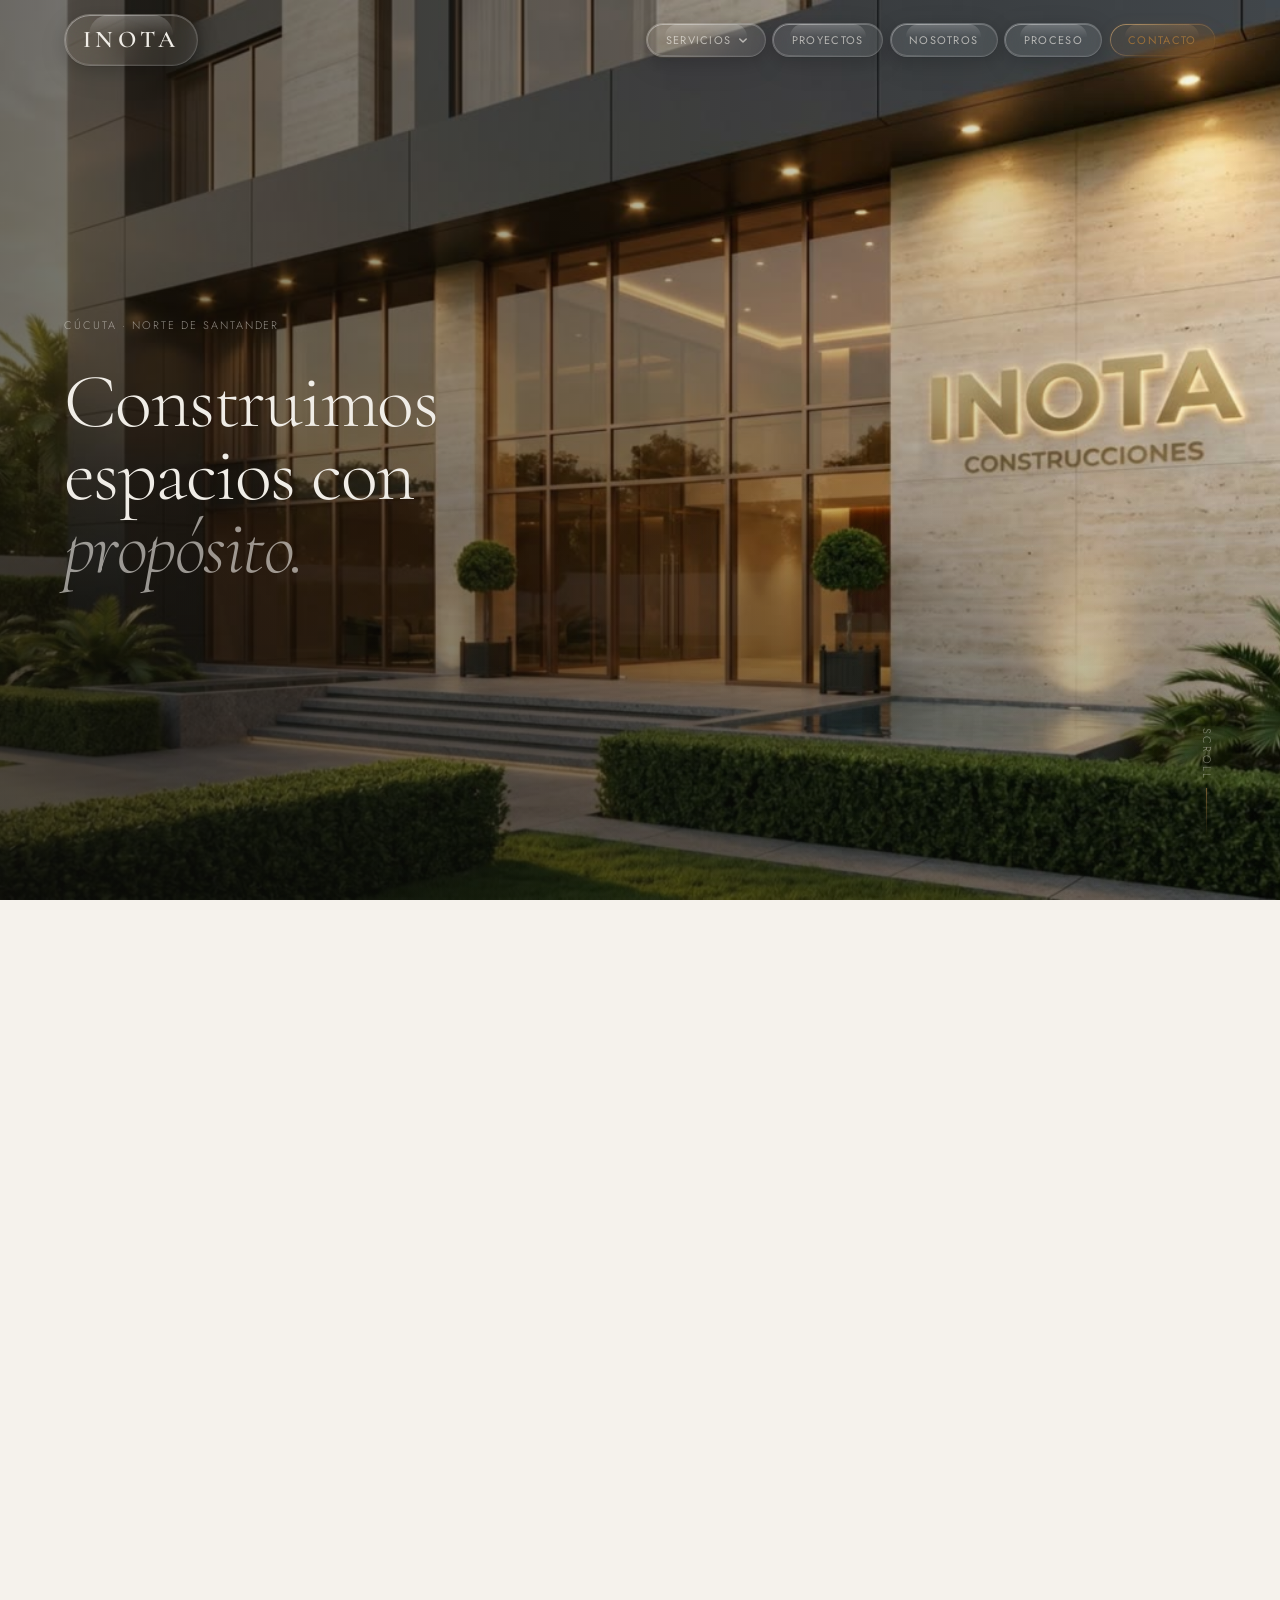
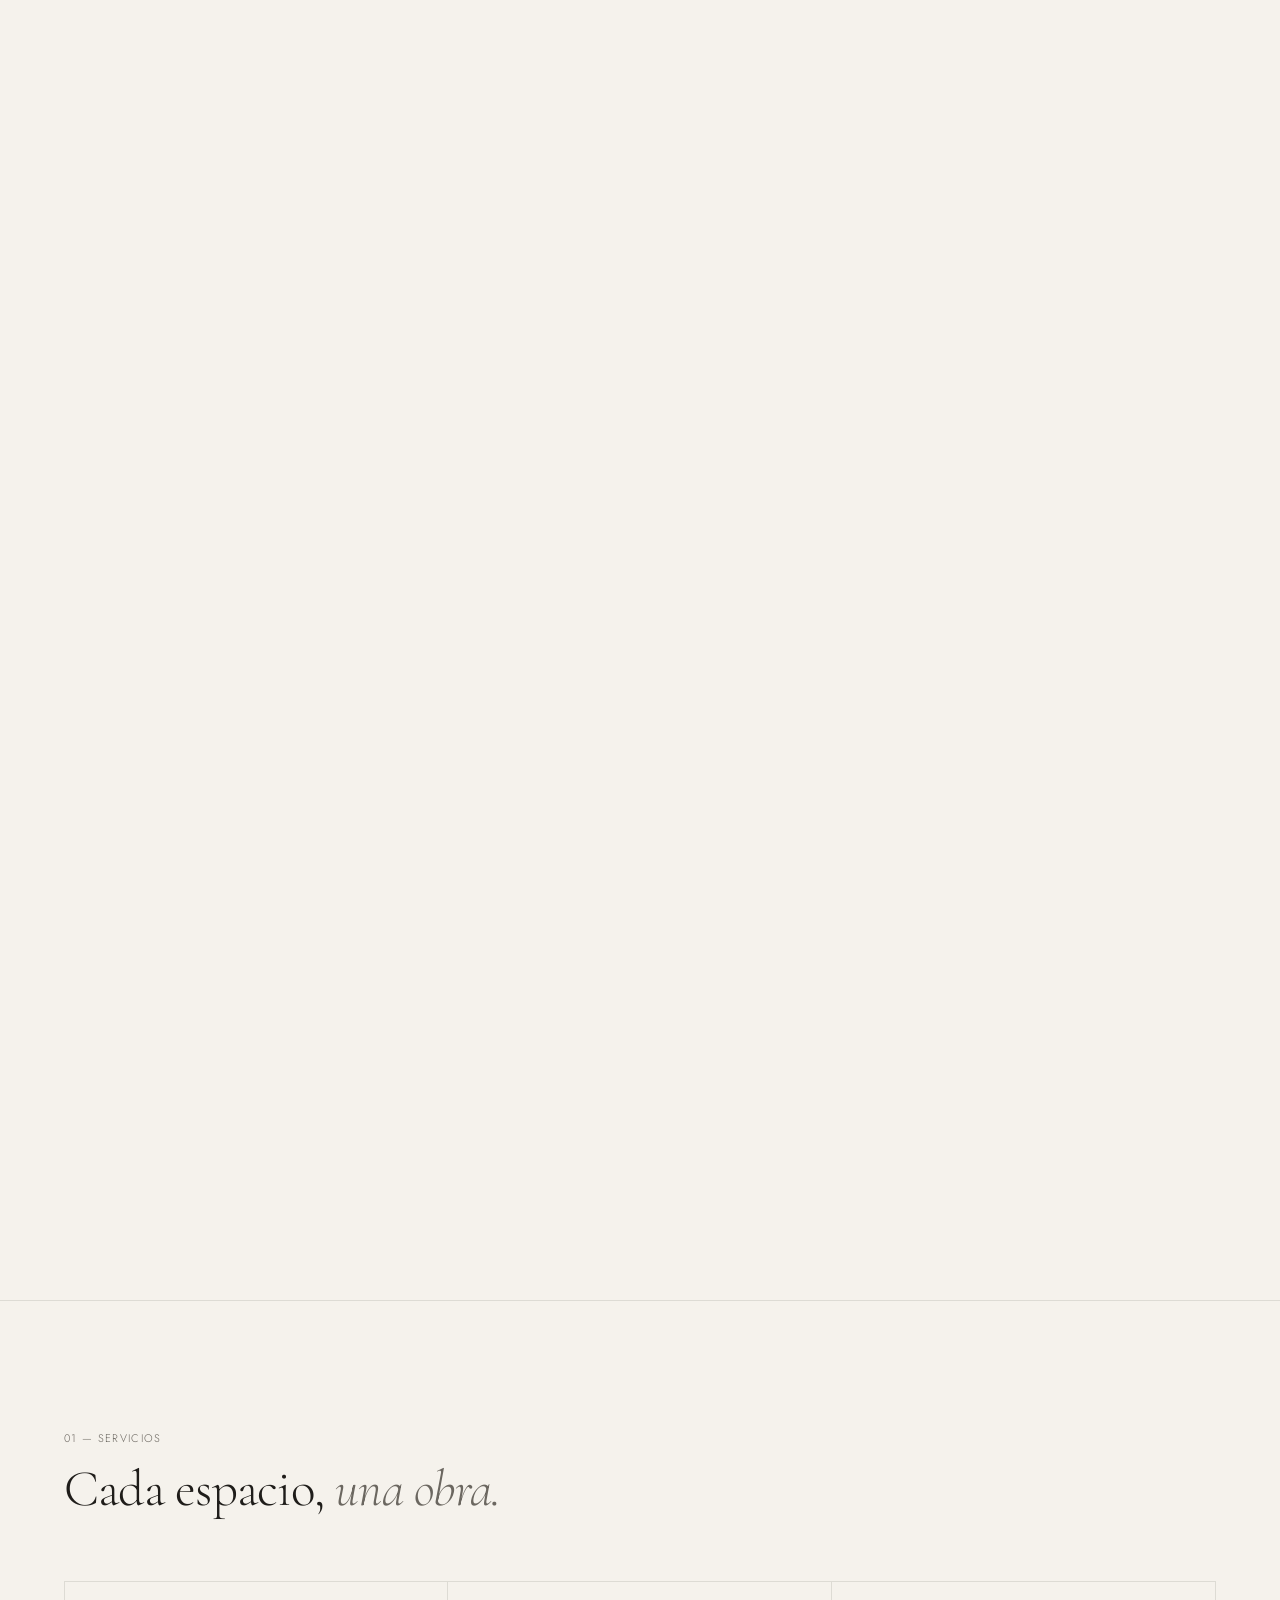
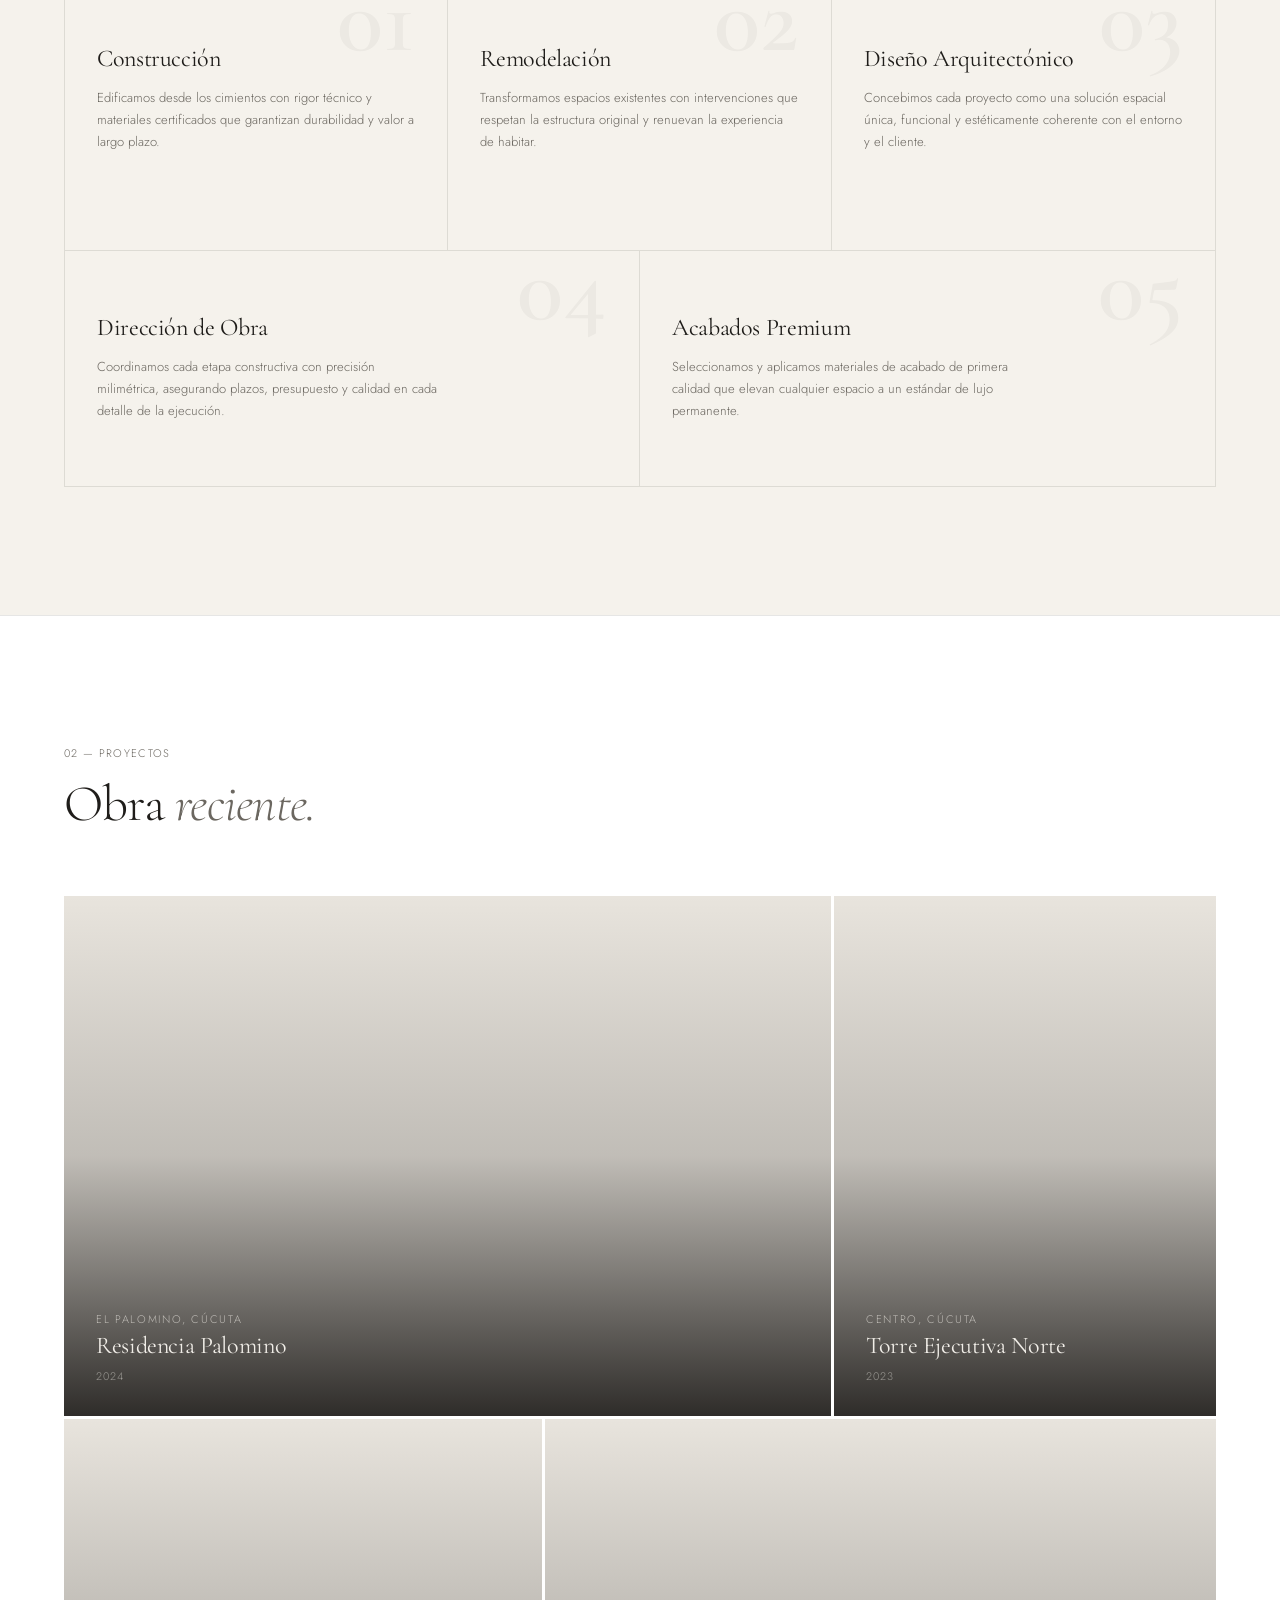
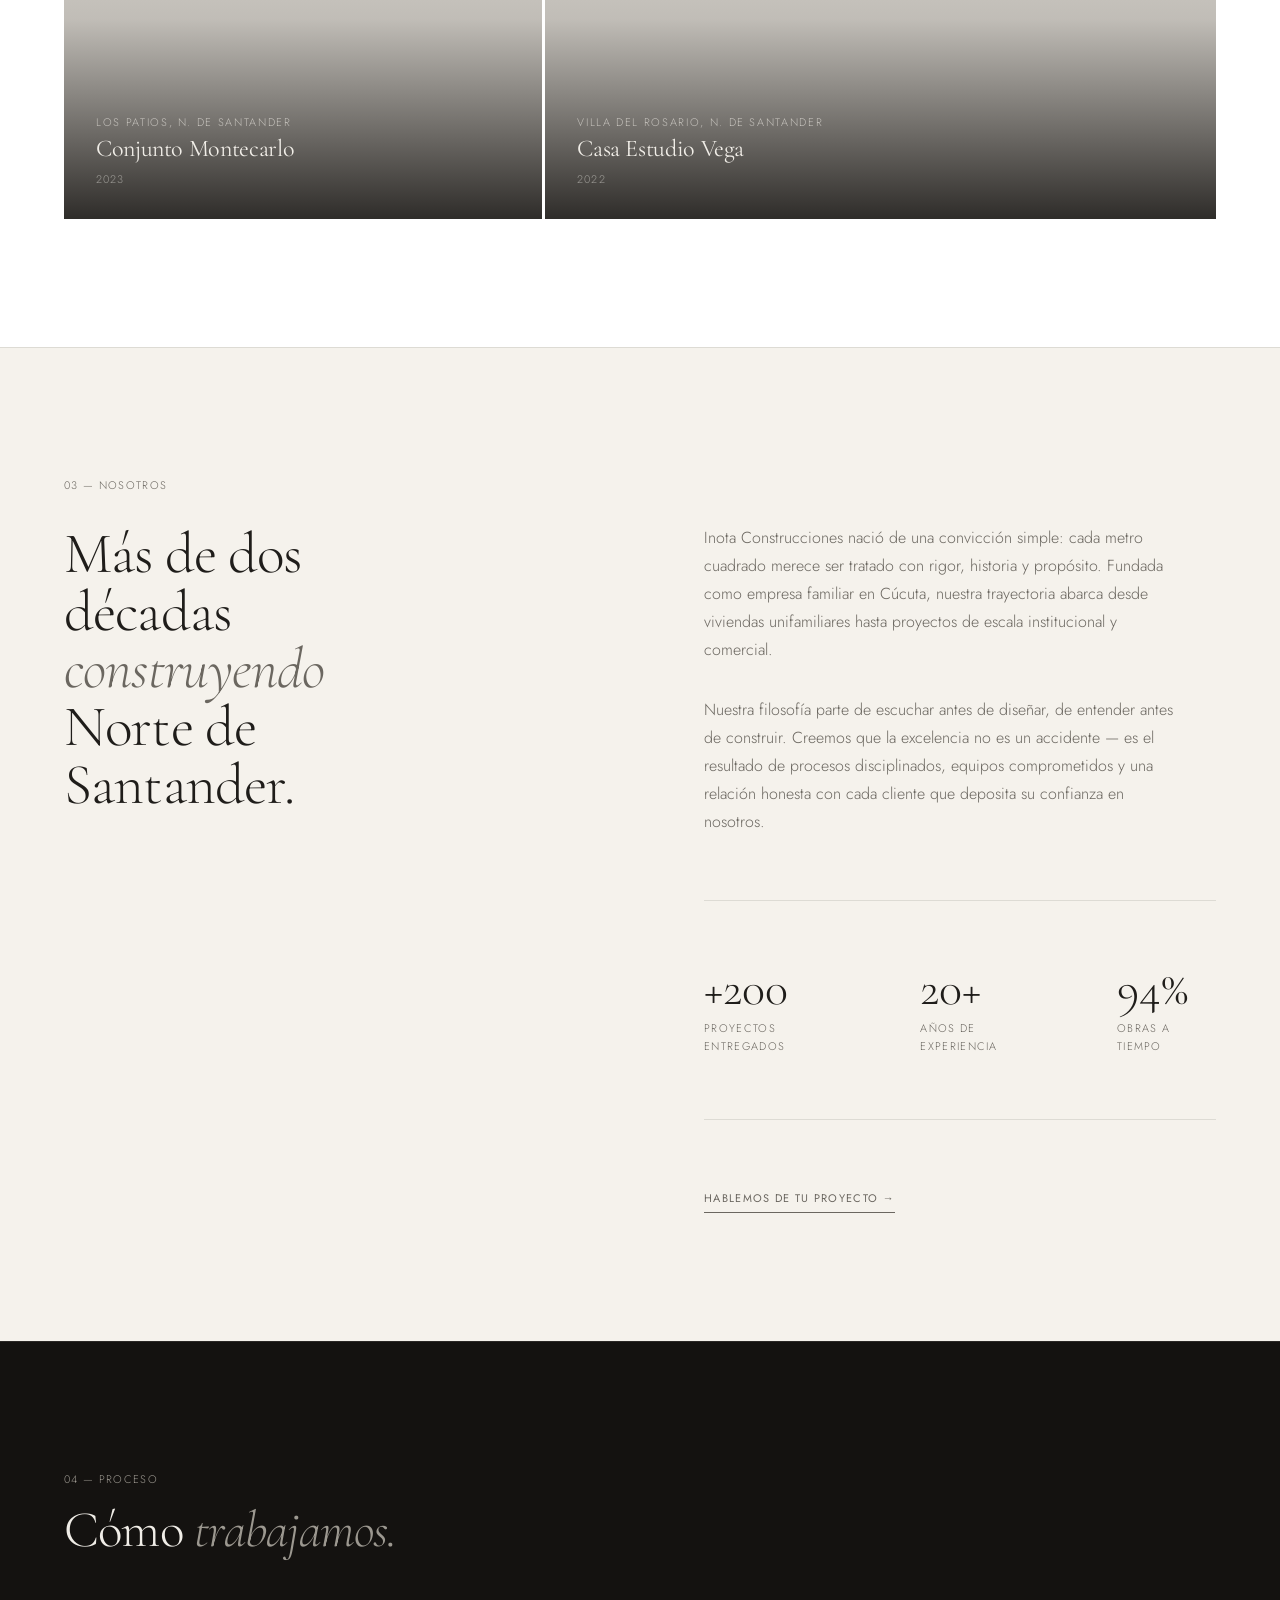
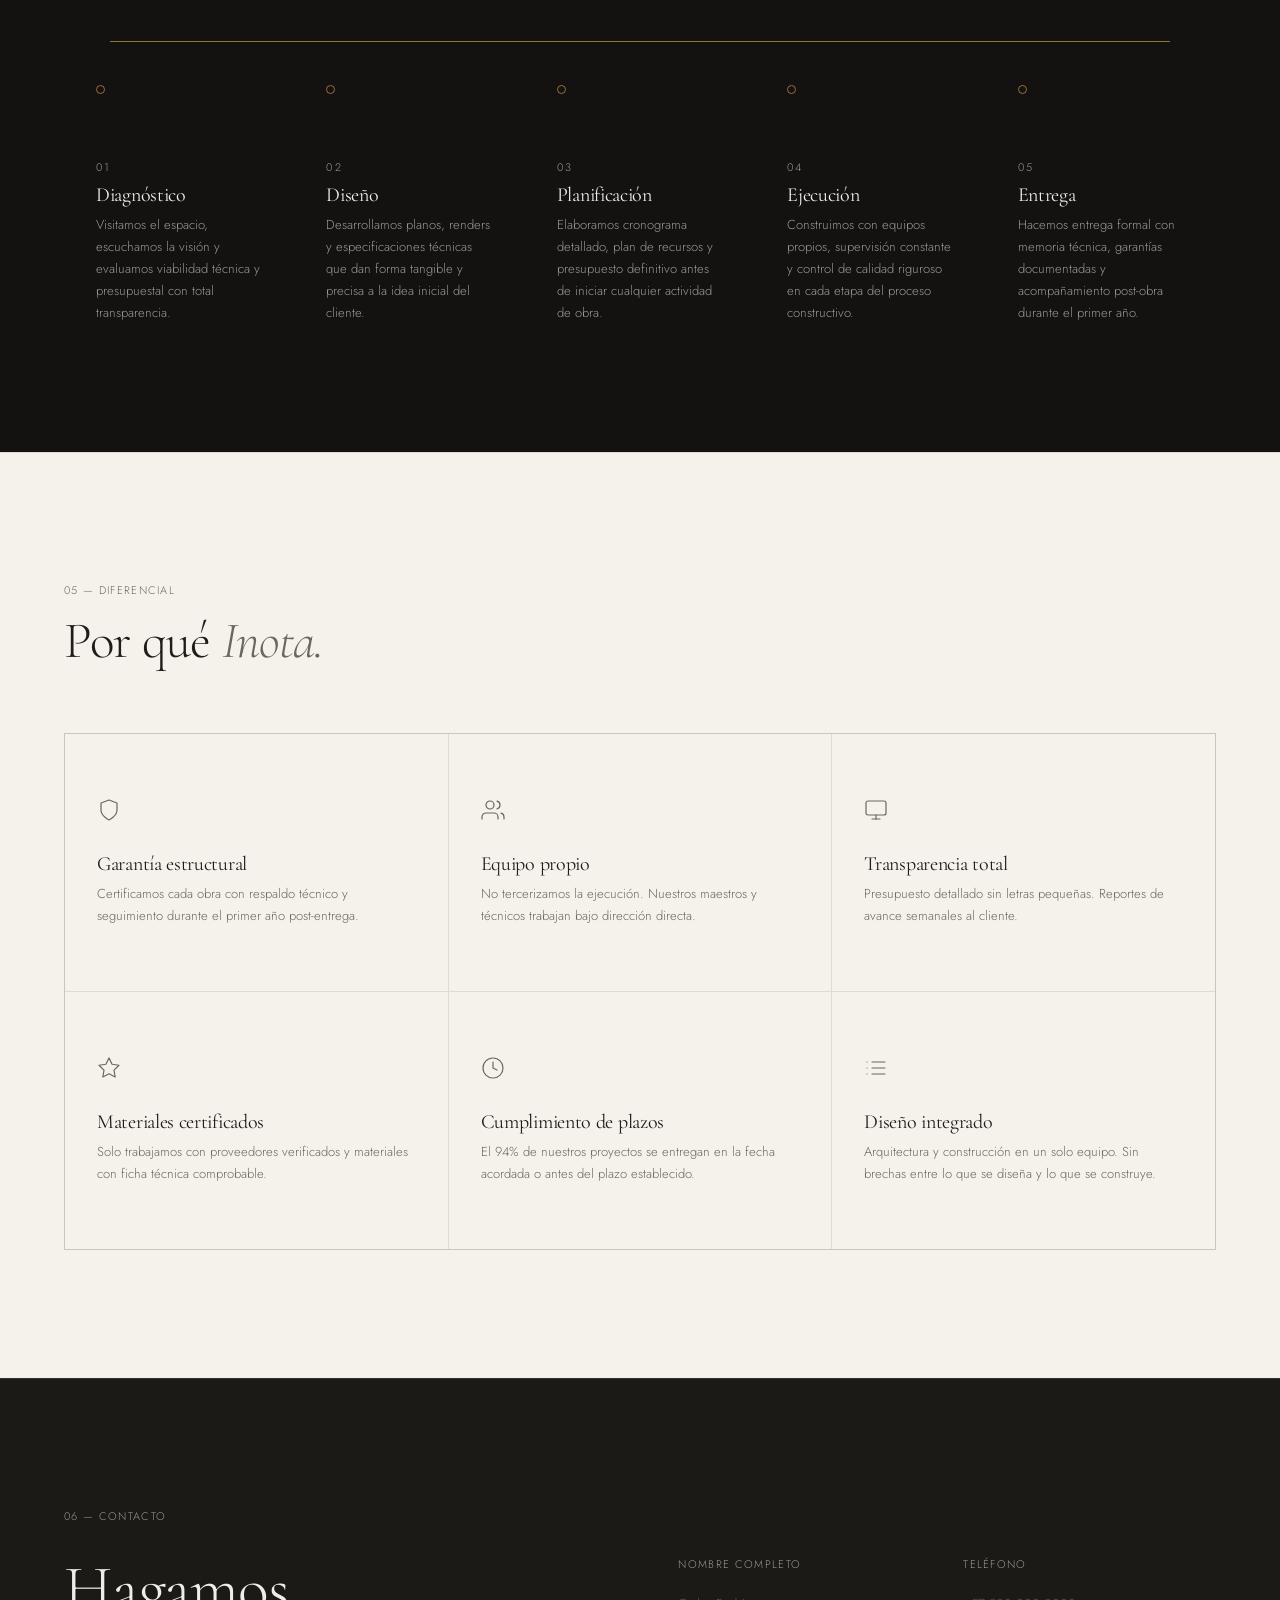
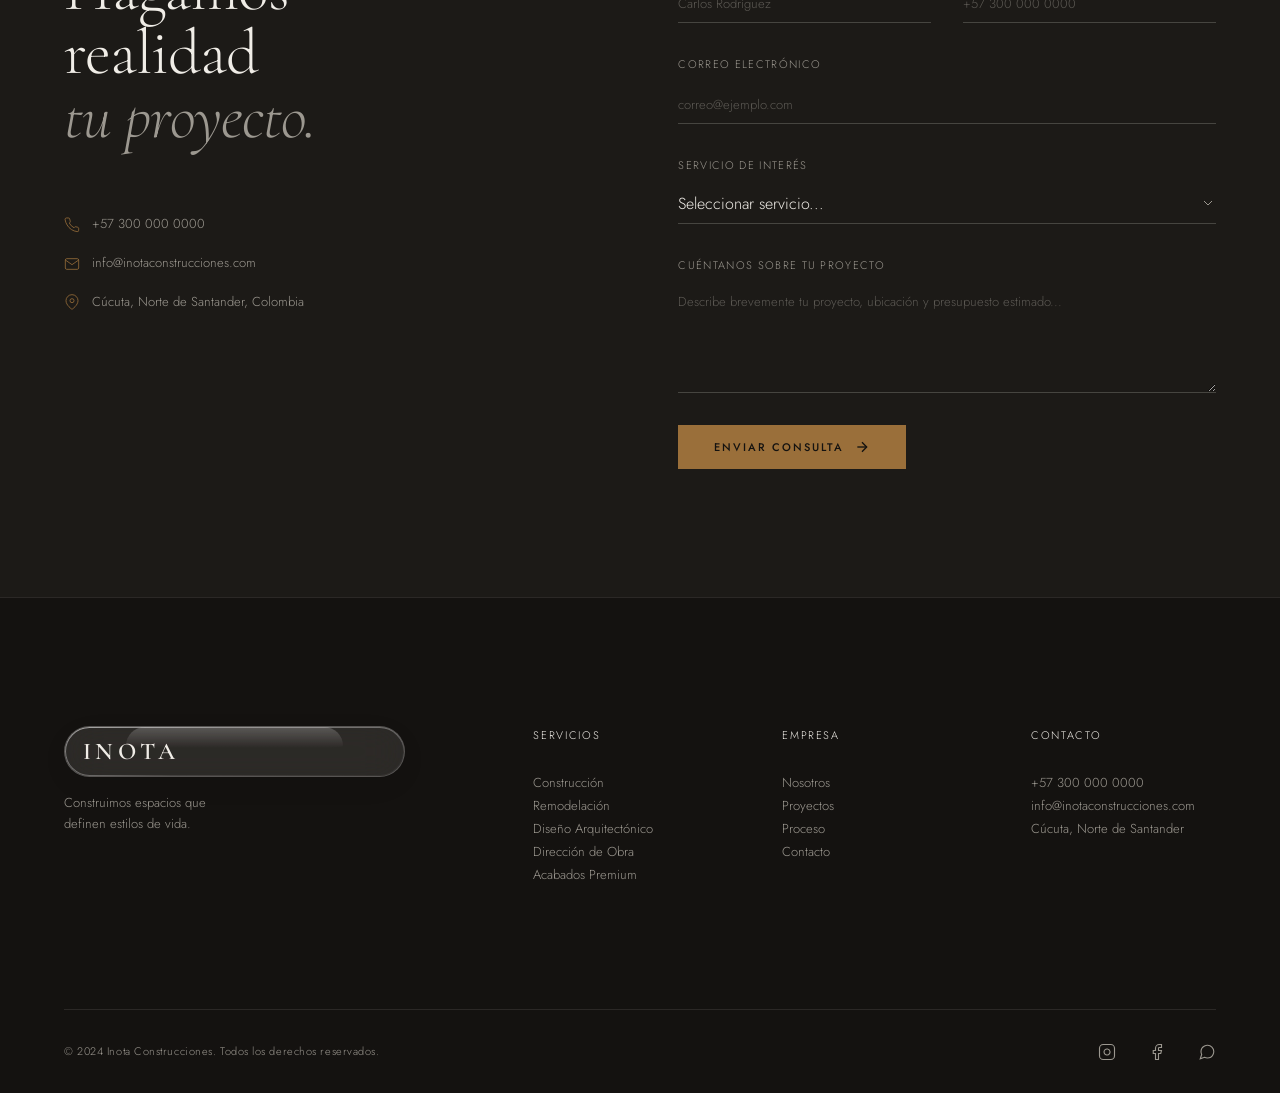
==== commit 7650810f: "Add Servicios dropdown, Construcción subpage + nav/mobile fixes - Navbar: dropdown glass-pill para S" ====
--- a/index.html
+++ b/index.html
@@ -28,7 +28,20 @@
       <a href="#intro" class="logo" aria-label="Inota Construcciones — inicio">INOTA</a>
 
       <ul class="nav__links" role="list">
-        <li><a href="#servicios">Servicios</a></li>
+        <li class="nav__item--dropdown">
+          <a href="#servicios" class="nav__dropdown-trigger" aria-haspopup="true" aria-expanded="false">
+            Servicios
+            <svg class="nav__dropdown-chevron" viewBox="0 0 10 6" fill="none" stroke="currentColor" stroke-width="1.8" stroke-linecap="round" stroke-linejoin="round" aria-hidden="true"><path d="M1 1l4 4 4-4"/></svg>
+          </a>
+          <ul class="nav__dropdown" role="menu" aria-label="Servicios">
+            <li><a href="/servicios/construccion/" class="nav__dropdown-item nav__dropdown-item--highlight" role="menuitem">Construcción</a></li>
+            <li><a href="#servicios" class="nav__dropdown-item" role="menuitem">Remodelación</a></li>
+            <li><a href="#servicios" class="nav__dropdown-item" role="menuitem">Diseño</a></li>
+            <li><a href="#servicios" class="nav__dropdown-item" role="menuitem">Drywall y acabados</a></li>
+            <li><a href="#servicios" class="nav__dropdown-item" role="menuitem">Proyectos comerciales</a></li>
+            <li><a href="#servicios" class="nav__dropdown-item" role="menuitem">Vivienda familiar</a></li>
+          </ul>
+        </li>
         <li><a href="#proyectos">Proyectos</a></li>
         <li><a href="#nosotros">Nosotros</a></li>
         <li><a href="#proceso">Proceso</a></li>
@@ -44,12 +57,24 @@
 
     <!-- Mobile menu -->
     <div id="mobile-menu" class="mobile-menu" role="dialog" aria-label="Menú de navegación" aria-hidden="true">
+      <button class="mobile-close" aria-label="Cerrar menú">
+        <svg viewBox="0 0 24 24" fill="none" stroke="currentColor" stroke-width="1.5" stroke-linecap="round" aria-hidden="true"><line x1="5" y1="5" x2="19" y2="19"/><line x1="19" y1="5" x2="5" y2="19"/></svg>
+      </button>
       <ul role="list">
-        <li><a href="#servicios">Servicios</a></li>
+        <li class="mobile-menu__group">
+          <span class="mobile-menu__group-label">Servicios</span>
+          <ul class="mobile-menu__sub">
+            <li><a href="/servicios/construccion/">Construcción</a></li>
+            <li><a href="#servicios">Remodelación</a></li>
+            <li><a href="#servicios">Diseño</a></li>
+            <li><a href="#servicios">Drywall y acabados</a></li>
+            <li><a href="#servicios">Proyectos comerciales</a></li>
+            <li><a href="#servicios">Vivienda familiar</a></li>
+          </ul>
+        </li>
         <li><a href="#proyectos">Proyectos</a></li>
         <li><a href="#nosotros">Nosotros</a></li>
         <li><a href="#proceso">Proceso</a></li>
-        <li><a href="#diferenciales">Diferencial</a></li>
         <li><a href="#contacto">Contacto</a></li>
       </ul>
     </div>
@@ -127,11 +152,14 @@
 
         <div class="services__grid">
 
-          <article class="service-item reveal-up" data-num="01">
-            <div class="service-item__inner">
-              <h3 class="service-item__title">Construcción</h3>
-              <p class="service-item__desc">Edificamos desde los cimientos con rigor técnico y materiales certificados que garantizan durabilidad y valor a largo plazo.</p>
-            </div>
+          <article class="service-item service-item--link reveal-up" data-num="01">
+            <a href="/servicios/construccion/" class="service-item__link-wrap" aria-label="Ver servicio: Construcción">
+              <div class="service-item__inner">
+                <h3 class="service-item__title">Construcción</h3>
+                <p class="service-item__desc">Edificamos desde los cimientos con rigor técnico y materiales certificados que garantizan durabilidad y valor a largo plazo.</p>
+                <span class="service-item__cta">Ver más →</span>
+              </div>
+            </a>
           </article>
 
           <article class="service-item reveal-up" data-num="02" style="--reveal-delay: 100ms">
--- a/css/styles.css
+++ b/css/styles.css
@@ -593,32 +593,90 @@
 .mobile-menu {
   position: fixed;
   inset: 0;
-  background: var(--color-dark);
+  background: rgba(12, 10, 8, 0.88);
+  backdrop-filter: blur(36px) saturate(160%) brightness(0.90);
+  -webkit-backdrop-filter: blur(36px) saturate(160%) brightness(0.90);
   z-index: 999;
   display: flex;
+  flex-direction: column;
   align-items: center;
   justify-content: center;
   transform: translateX(100%);
   transition: transform var(--dur-slow) var(--ease-out-expo);
   pointer-events: none;
+  padding: var(--space-xl) var(--container-pad);
+  overflow-y: auto;
 }
 .mobile-menu.is-open { transform: translateX(0); pointer-events: auto; }
+
+/* Close button — top-right corner */
+.mobile-close {
+  position: absolute;
+  top: calc(var(--header-h) / 2 - 18px);
+  right: var(--container-pad);
+  width: 44px;
+  height: 36px;
+  display: flex;
+  align-items: center;
+  justify-content: center;
+  border-radius: 100px;
+  backdrop-filter: blur(18px) saturate(150%);
+  -webkit-backdrop-filter: blur(18px) saturate(150%);
+  background: rgba(255, 255, 255, 0.08);
+  border: 1px solid rgba(255, 255, 255, 0.13);
+  box-shadow: 0 2px 14px rgba(0,0,0,0.18), inset 0 1px 0 rgba(255,255,255,0.13);
+  color: var(--color-bone);
+  cursor: pointer;
+  transition: background 0.2s var(--ease-smooth), transform 0.2s var(--ease-smooth);
+  z-index: 10;
+}
+.mobile-close svg { width: 16px; height: 16px; display: block; }
+.mobile-close:hover {
+  background: rgba(255, 255, 255, 0.15);
+  transform: scale(1.06);
+}
 
 .mobile-menu ul {
   display: flex;
   flex-direction: column;
   align-items: center;
-  gap: var(--space-md);
-}
-.mobile-menu ul a {
+  gap: 0.55rem;
+  width: 100%;
+  max-width: 320px;
+}
+
+/* Links principales — cápsulas glass */
+.mobile-menu > ul > li > a {
+  display: inline-flex;
+  align-items: center;
+  justify-content: center;
+  width: 100%;
+  padding: 0.85rem 2rem;
+  border-radius: 100px;
   font-family: var(--font-display);
-  font-size: clamp(var(--text-2xl), 6vw, var(--text-3xl));
+  font-size: clamp(1.4rem, 5vw, 2rem);
   font-weight: 300;
   color: var(--color-bone-muted);
   letter-spacing: 0.03em;
-  transition: color var(--dur-fast);
-}
-.mobile-menu ul a:hover { color: var(--color-bone); }
+  backdrop-filter: blur(18px) saturate(150%);
+  -webkit-backdrop-filter: blur(18px) saturate(150%);
+  background: rgba(255, 255, 255, 0.06);
+  border: 1px solid rgba(255, 255, 255, 0.10);
+  box-shadow: 0 2px 12px rgba(0,0,0,0.12), inset 0 1px 0 rgba(255,255,255,0.10);
+  transition:
+    background 0.22s var(--ease-smooth),
+    color 0.22s var(--ease-smooth),
+    box-shadow 0.22s var(--ease-smooth),
+    transform 0.18s var(--ease-smooth);
+  text-align: center;
+}
+.mobile-menu > ul > li > a:hover,
+.mobile-menu > ul > li > a:active {
+  background: rgba(255, 255, 255, 0.12);
+  color: var(--color-bone);
+  transform: scale(1.02);
+  box-shadow: 0 4px 20px rgba(0,0,0,0.18), inset 0 1px 0 rgba(255,255,255,0.16);
+}
 
 /* ─── 10. VIDEO SCROLL INTRO ────────────────────────────────── */
 
@@ -1420,3 +1478,319 @@
 ::-webkit-scrollbar-track { background: var(--color-light); }
 ::-webkit-scrollbar-thumb { background: rgba(154, 111, 58, 0.25); }
 ::-webkit-scrollbar-thumb:hover { background: var(--color-copper); }
+
+/* ─── 21. EASTER EGG — Torre Inota ─────────────────────────── */
+@keyframes eggPulse {
+  0%   { box-shadow: 0 0 0 0 rgba(154,111,58,0.55); }
+  60%  { box-shadow: 0 0 0 10px rgba(154,111,58,0); }
+  100% { box-shadow: 0 0 0 0 rgba(154,111,58,0); }
+}
+.logo.egg-pulse { animation: eggPulse 0.5s ease-out forwards; }
+
+.torre-egg-overlay {
+  position: fixed;
+  inset: 0;
+  z-index: 9999;
+  background: #0d0c0a;
+  display: flex;
+  align-items: center;
+  justify-content: center;
+  opacity: 0;
+  transition: opacity 0.6s ease;
+  pointer-events: none;
+}
+.torre-egg-overlay.is-active { opacity: 1; pointer-events: auto; }
+
+.torre-egg-inner { text-align: center; }
+
+.torre-egg-label {
+  font-family: var(--font-body);
+  font-size: var(--text-xs);
+  letter-spacing: 0.3em;
+  text-transform: uppercase;
+  color: var(--color-copper);
+  display: block;
+  margin-bottom: 1.5rem;
+  opacity: 0;
+  animation: revealFadeUp 0.5s 0.4s ease forwards;
+}
+
+.torre-egg-title {
+  font-family: var(--font-display);
+  font-size: clamp(4rem, 12vw, 9rem);
+  font-weight: 300;
+  line-height: 0.9;
+  color: var(--color-bone);
+  letter-spacing: 0.05em;
+  margin: 0;
+  opacity: 0;
+  animation: revealFadeUp 0.7s 0.6s ease forwards;
+}
+
+.torre-egg-sub {
+  font-family: var(--font-body);
+  font-size: var(--text-xs);
+  letter-spacing: 0.25em;
+  text-transform: uppercase;
+  color: var(--color-bone-muted);
+  display: block;
+  margin-top: 1.5rem;
+  opacity: 0;
+  animation: revealFadeUp 0.5s 1.0s ease forwards;
+}
+
+@keyframes revealFadeUp {
+  from { opacity: 0; transform: translateY(16px); }
+  to   { opacity: 1; transform: translateY(0); }
+}
+
+/* ─── 22. SERVICIOS DROPDOWN ────────────────────────────────── */
+.nav__item--dropdown {
+  position: relative;
+}
+
+.nav__dropdown-trigger {
+  gap: 0.45rem;
+  cursor: pointer;
+}
+
+.nav__dropdown-chevron {
+  width: 8px;
+  height: 5px;
+  flex-shrink: 0;
+  transition: transform 0.22s var(--ease-smooth);
+  margin-top: 1px;
+}
+
+.nav__item--dropdown.is-open .nav__dropdown-chevron,
+.nav__item--dropdown:hover .nav__dropdown-chevron {
+  transform: rotate(180deg);
+}
+
+/*
+  DROPDOWN — cápsulas individuales tipo liquid glass
+  top: 100% (sin gap) + padding-top crea el espacio visual
+  manteniendo el área de hover continua (sin zona muerta)
+*/
+.nav__dropdown {
+  position: absolute;
+  top: 100%;          /* pegado al trigger — sin dead-zone */
+  right: 0;
+  padding-top: 10px;  /* espacio visual via padding, hover siempre conectado */
+  display: flex;
+  flex-direction: column;
+  gap: 4px;
+  list-style: none;
+  background: none;
+  border: none;
+  box-shadow: none;
+  opacity: 0;
+  transform: translateY(-6px) scale(0.97);
+  pointer-events: none;
+  transition:
+    opacity 0.20s var(--ease-smooth),
+    transform 0.20s var(--ease-smooth);
+  z-index: 100;
+}
+
+.nav__item--dropdown:hover .nav__dropdown,
+.nav__item--dropdown.is-open .nav__dropdown {
+  opacity: 1;
+  transform: translateY(0) scale(1);
+  pointer-events: auto;
+}
+
+/* Stagger sutil en cada píldora al aparecer */
+.nav__item--dropdown:hover .nav__dropdown li,
+.nav__item--dropdown.is-open .nav__dropdown li {
+  animation: ddItemIn 0.26s var(--ease-out-expo) both;
+}
+.nav__dropdown li:nth-child(1) { animation-delay: 0ms; }
+.nav__dropdown li:nth-child(2) { animation-delay: 30ms; }
+.nav__dropdown li:nth-child(3) { animation-delay: 58ms; }
+.nav__dropdown li:nth-child(4) { animation-delay: 84ms; }
+.nav__dropdown li:nth-child(5) { animation-delay: 108ms; }
+.nav__dropdown li:nth-child(6) { animation-delay: 130ms; }
+
+@keyframes ddItemIn {
+  from { opacity: 0; transform: translateY(-5px) scale(0.97); }
+  to   { opacity: 1; transform: translateY(0)    scale(1);    }
+}
+
+/* Cada item = cápsula glass independiente (como los nav__links) */
+.nav__dropdown-item {
+  display: block;
+  padding: 0.44rem 1.15rem;
+  border-radius: 100px;
+  font-family: var(--font-body);
+  font-size: var(--text-xs);
+  font-weight: 400;
+  letter-spacing: 0.12em;
+  text-transform: uppercase;
+  white-space: nowrap;
+  /* Glass */
+  backdrop-filter: blur(22px) saturate(180%) brightness(1.02);
+  -webkit-backdrop-filter: blur(22px) saturate(180%) brightness(1.02);
+  background: rgba(255, 255, 255, 0.10);
+  border: 1px solid rgba(255, 255, 255, 0.22);
+  box-shadow:
+    0 1px 1px rgba(0, 0, 0, 0.04),
+    0 4px 18px rgba(0, 0, 0, 0.07),
+    0 8px 32px rgba(0, 0, 0, 0.04),
+    inset 0 1px 0 rgba(255, 255, 255, 0.28);
+  color: var(--color-text-muted);
+  transition:
+    background 0.20s var(--ease-smooth),
+    color 0.20s var(--ease-smooth),
+    box-shadow 0.20s var(--ease-smooth),
+    transform 0.16s var(--ease-smooth);
+}
+
+/* Reflejo especular en cada píldora */
+.nav__dropdown-item::after {
+  content: '';
+  position: absolute;
+  top: 0; left: 15%; right: 15%;
+  height: 45%;
+  border-radius: 100px 100px 60% 60%;
+  background: linear-gradient(to bottom, rgba(255,255,255,0.18), transparent);
+  pointer-events: none;
+  border-radius: inherit;
+}
+
+.nav__dropdown li {
+  position: relative;
+}
+
+.nav__dropdown-item:hover {
+  background: rgba(255, 255, 255, 0.18);
+  color: var(--color-text);
+  transform: scale(1.03);
+  box-shadow:
+    0 2px 4px rgba(0, 0, 0, 0.05),
+    0 6px 24px rgba(0, 0, 0, 0.10),
+    0 12px 40px rgba(0, 0, 0, 0.05),
+    inset 0 1px 0 rgba(255, 255, 255, 0.38);
+}
+
+/* Construcción — tinte cobre */
+.nav__dropdown-item--highlight {
+  background: rgba(154, 111, 58, 0.10);
+  border-color: rgba(154, 111, 58, 0.30);
+  color: var(--color-copper);
+  box-shadow:
+    0 1px 1px rgba(0, 0, 0, 0.04),
+    0 4px 18px rgba(154, 111, 58, 0.09),
+    inset 0 1px 0 rgba(255, 200, 130, 0.20);
+}
+.nav__dropdown-item--highlight:hover {
+  background: rgba(154, 111, 58, 0.16);
+  color: var(--color-copper);
+  transform: scale(1.03);
+  box-shadow:
+    0 2px 4px rgba(0, 0, 0, 0.05),
+    0 6px 24px rgba(154, 111, 58, 0.14),
+    inset 0 1px 0 rgba(255, 200, 130, 0.30);
+}
+
+/* Over dark sections — misma lógica que los nav__links */
+#site-header.on-dark .nav__dropdown-item {
+  background: rgba(255, 255, 255, 0.08);
+  border-color: rgba(255, 255, 255, 0.14);
+  color: var(--color-bone-muted);
+  box-shadow:
+    0 1px 1px rgba(0, 0, 0, 0.08),
+    0 4px 18px rgba(0, 0, 0, 0.16),
+    inset 0 1px 0 rgba(255, 255, 255, 0.14);
+}
+#site-header.on-dark .nav__dropdown-item:hover {
+  background: rgba(255, 255, 255, 0.14);
+  color: var(--color-bone);
+}
+
+/* ── MOBILE MENU — grupos de servicios (glass capsule style) ── */
+.mobile-menu__group {
+  width: 100%;
+  text-align: center;
+}
+
+.mobile-menu__group-label {
+  display: block;
+  font-family: var(--font-body);
+  font-size: 0.58rem;
+  letter-spacing: 0.26em;
+  text-transform: uppercase;
+  color: var(--color-copper);
+  margin-bottom: 0.7rem;
+  padding-top: 0.3rem;
+}
+
+.mobile-menu__sub {
+  display: flex;
+  flex-direction: column;
+  align-items: center;
+  gap: 0.4rem;
+  width: 100%;
+  padding-bottom: 0.9rem;
+  margin-bottom: 0.3rem;
+  border-bottom: 1px solid rgba(240, 237, 231, 0.07);
+}
+
+/* Sub-items — cápsulas más pequeñas */
+.mobile-menu__sub li {
+  width: 100%;
+  max-width: 260px;
+}
+
+.mobile-menu__sub a {
+  display: flex !important;
+  align-items: center;
+  justify-content: center;
+  width: 100%;
+  padding: 0.65rem 1.6rem !important;
+  border-radius: 100px;
+  font-family: var(--font-display) !important;
+  font-size: clamp(1.1rem, 3.5vw, 1.5rem) !important;
+  font-weight: 300;
+  color: var(--color-bone-muted) !important;
+  backdrop-filter: blur(14px) saturate(140%);
+  -webkit-backdrop-filter: blur(14px) saturate(140%);
+  background: rgba(255, 255, 255, 0.04) !important;
+  border: 1px solid rgba(255, 255, 255, 0.08) !important;
+  box-shadow: 0 1px 8px rgba(0,0,0,0.10), inset 0 1px 0 rgba(255,255,255,0.08);
+  transition: background 0.2s var(--ease-smooth), color 0.2s var(--ease-smooth), transform 0.15s !important;
+}
+.mobile-menu__sub a:hover,
+.mobile-menu__sub a:active {
+  background: rgba(255, 255, 255, 0.09) !important;
+  color: var(--color-bone) !important;
+  transform: scale(1.02) !important;
+}
+
+/* Service items link style */
+.service-item--link { cursor: pointer; }
+.service-item--link:hover { background: var(--color-white); }
+
+.service-item__link-wrap {
+  display: block;
+  height: 100%;
+  text-decoration: none;
+  color: inherit;
+}
+
+.service-item__cta {
+  display: block;
+  font-family: var(--font-body);
+  font-size: 0.62rem;
+  letter-spacing: 0.14em;
+  text-transform: uppercase;
+  color: var(--color-copper);
+  margin-top: 1rem;
+  opacity: 0;
+  transform: translateX(-6px);
+  transition: opacity 0.25s var(--ease-out-expo), transform 0.25s var(--ease-out-expo);
+}
+.service-item--link:hover .service-item__cta {
+  opacity: 1;
+  transform: translateX(0);
+}
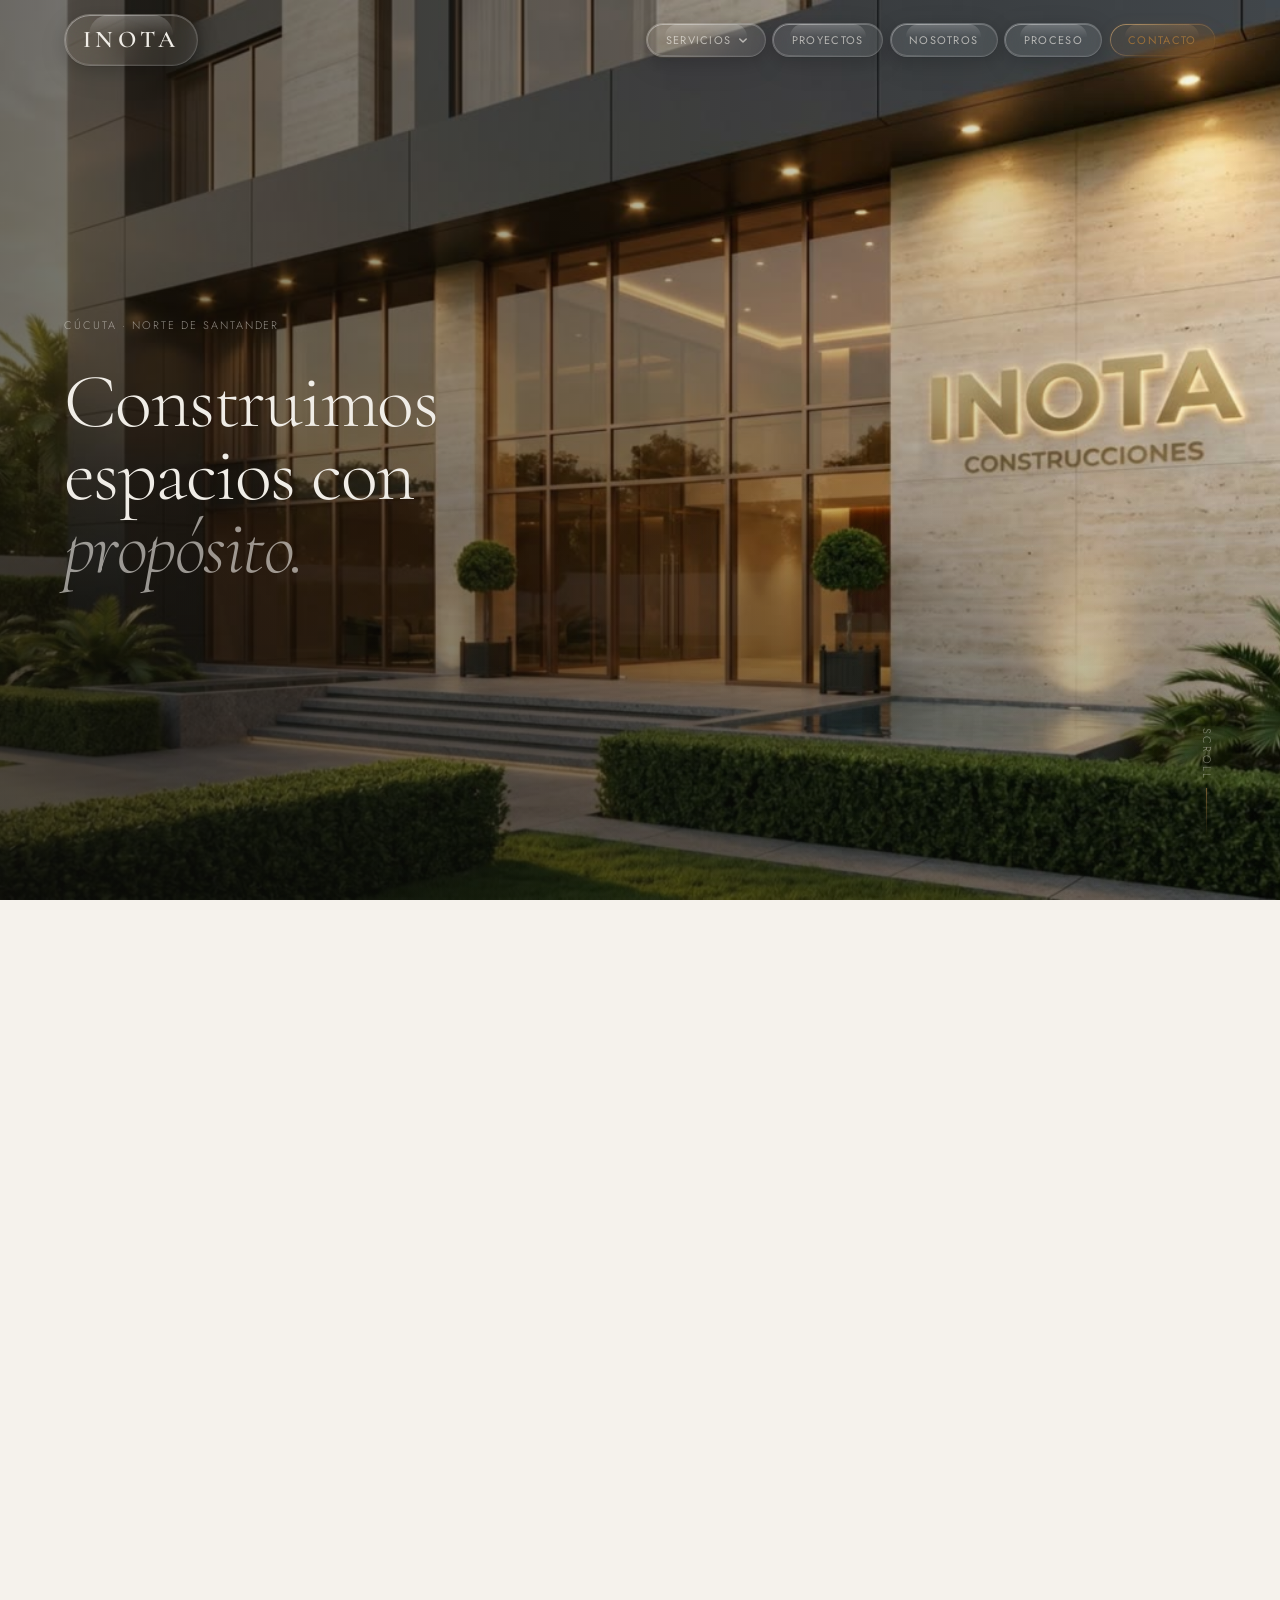
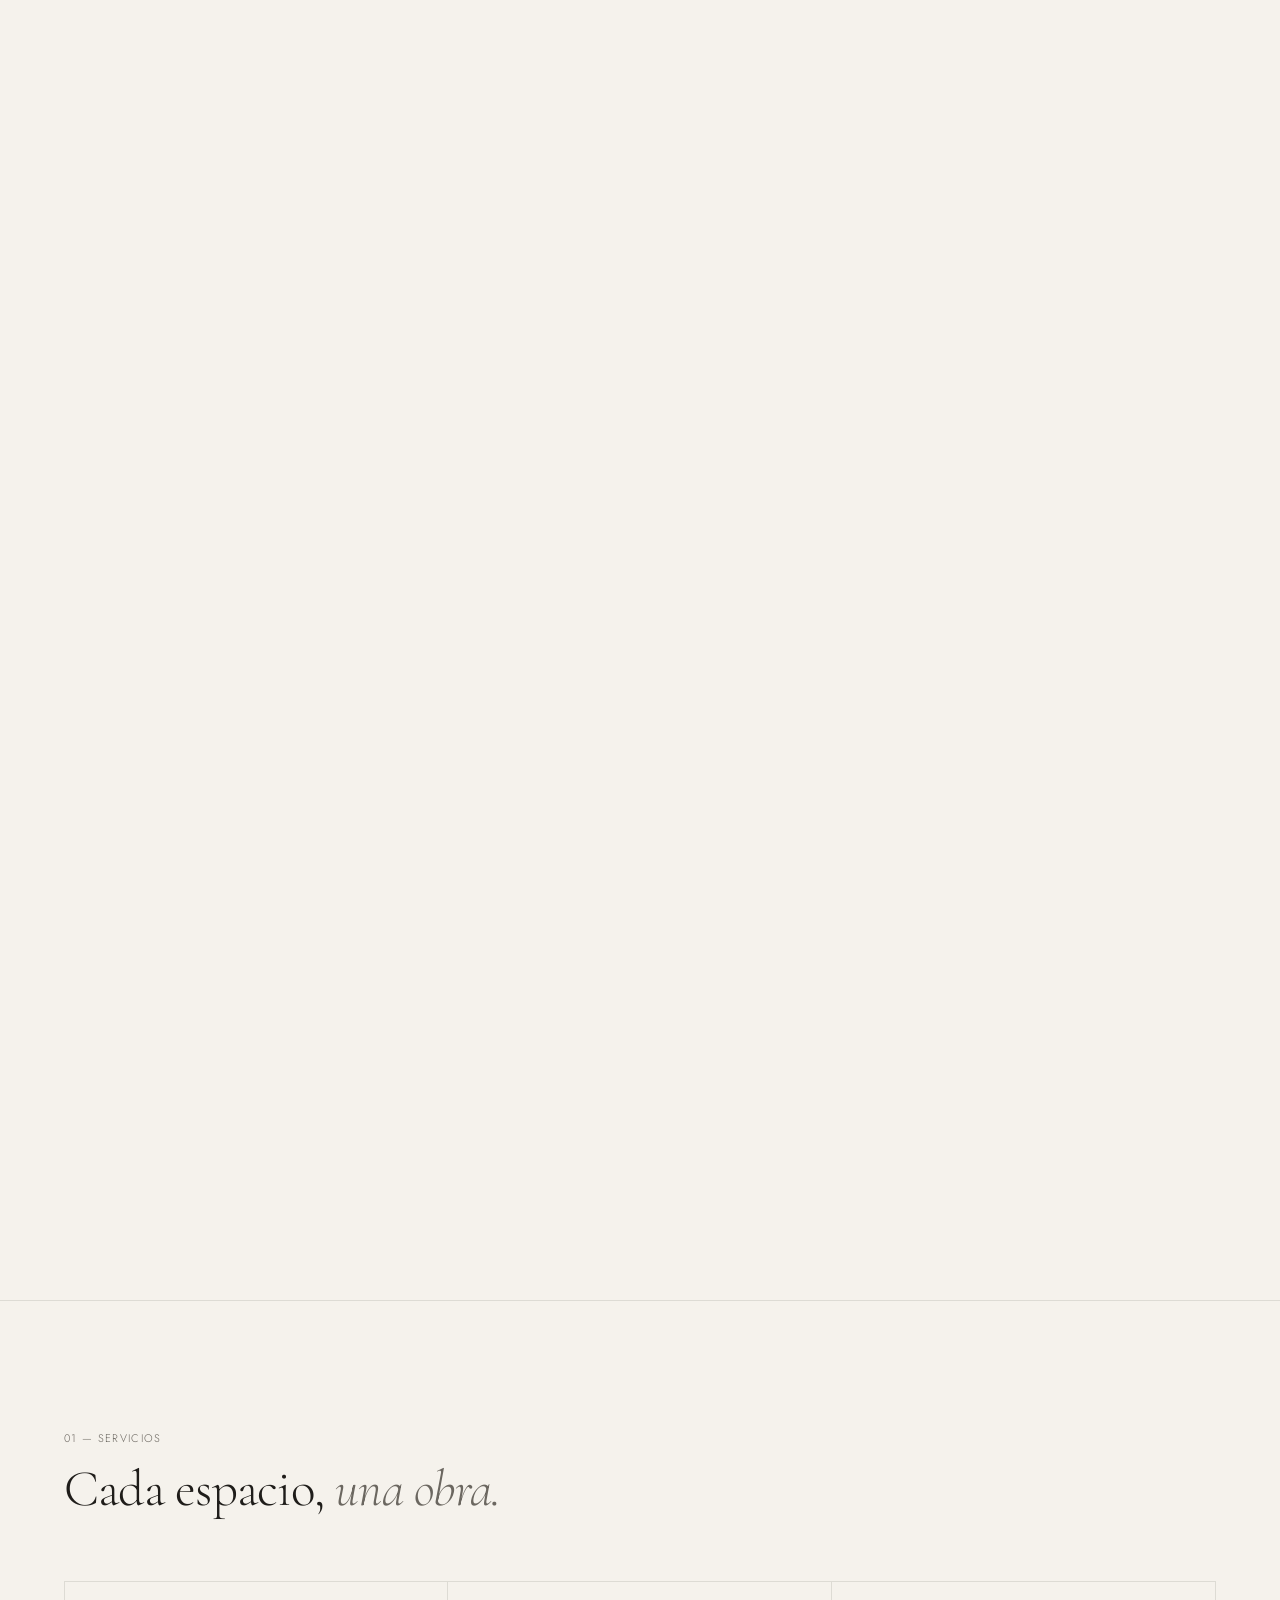
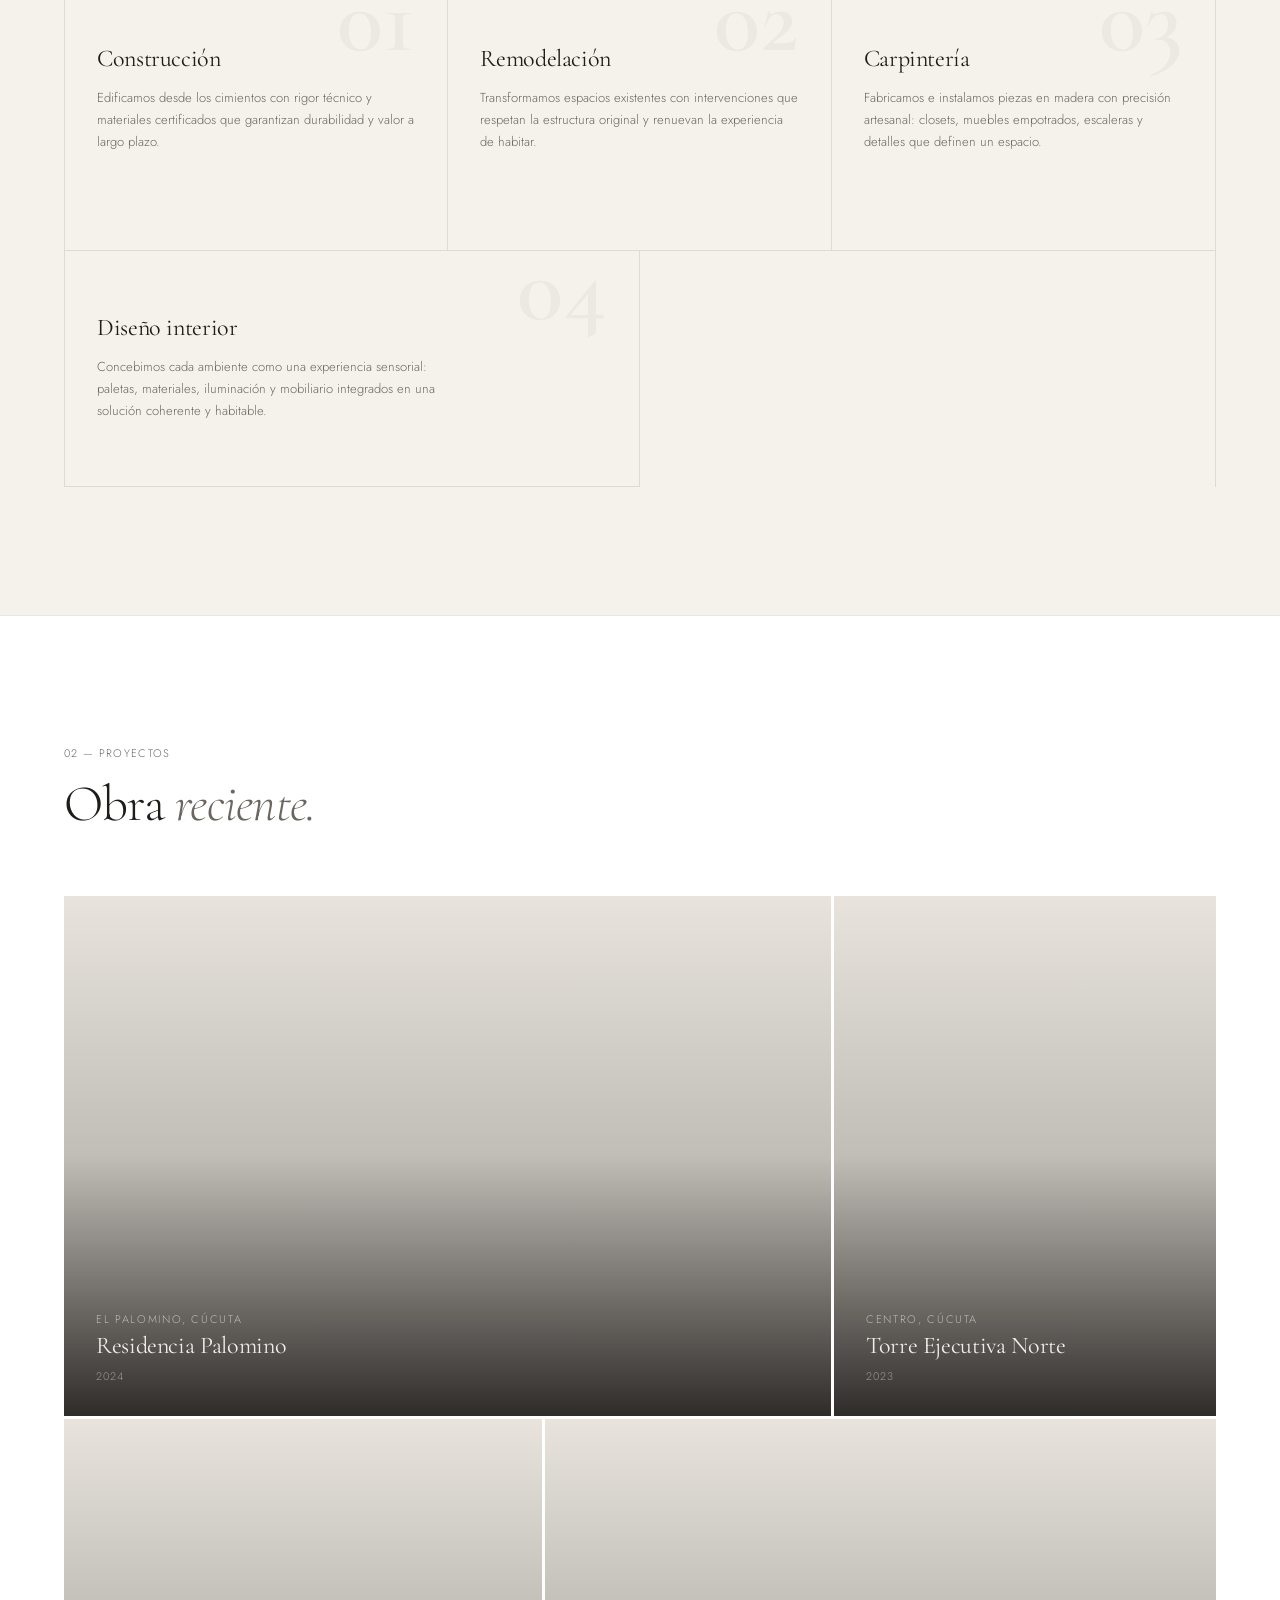
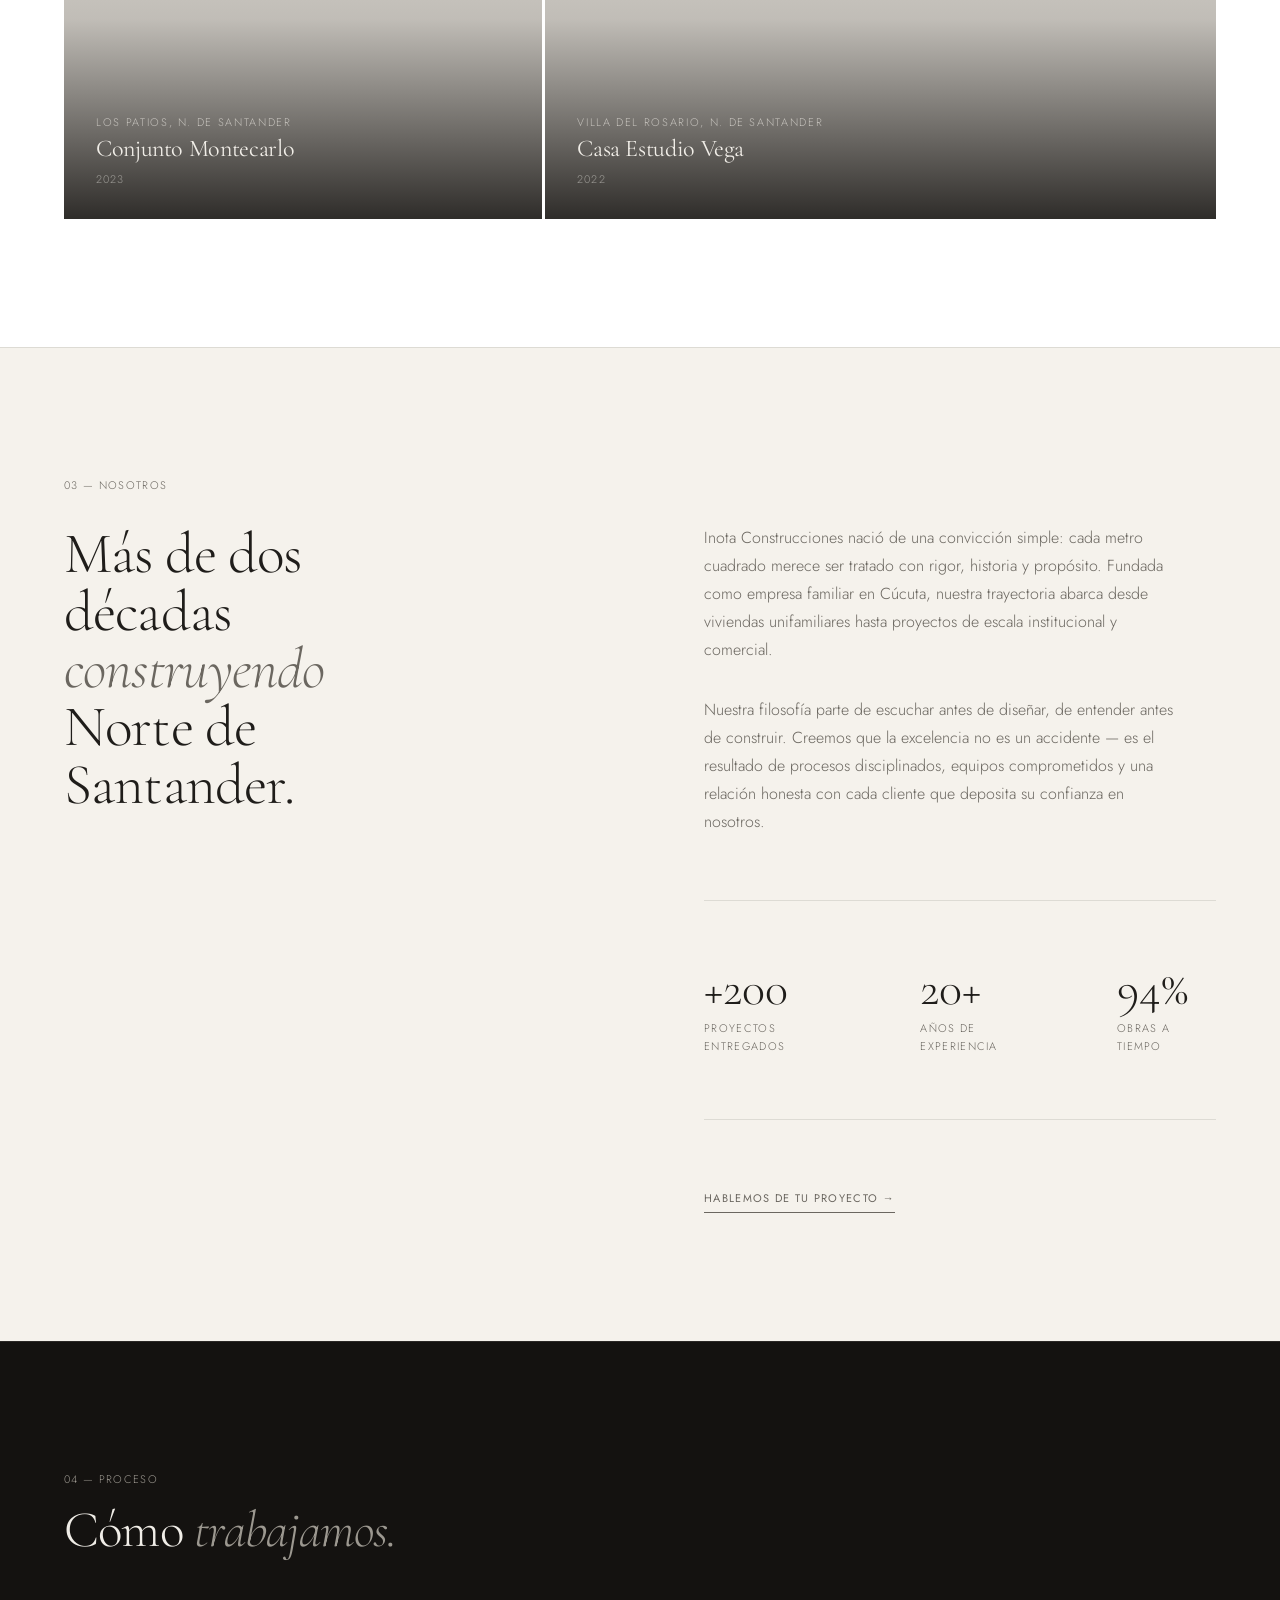
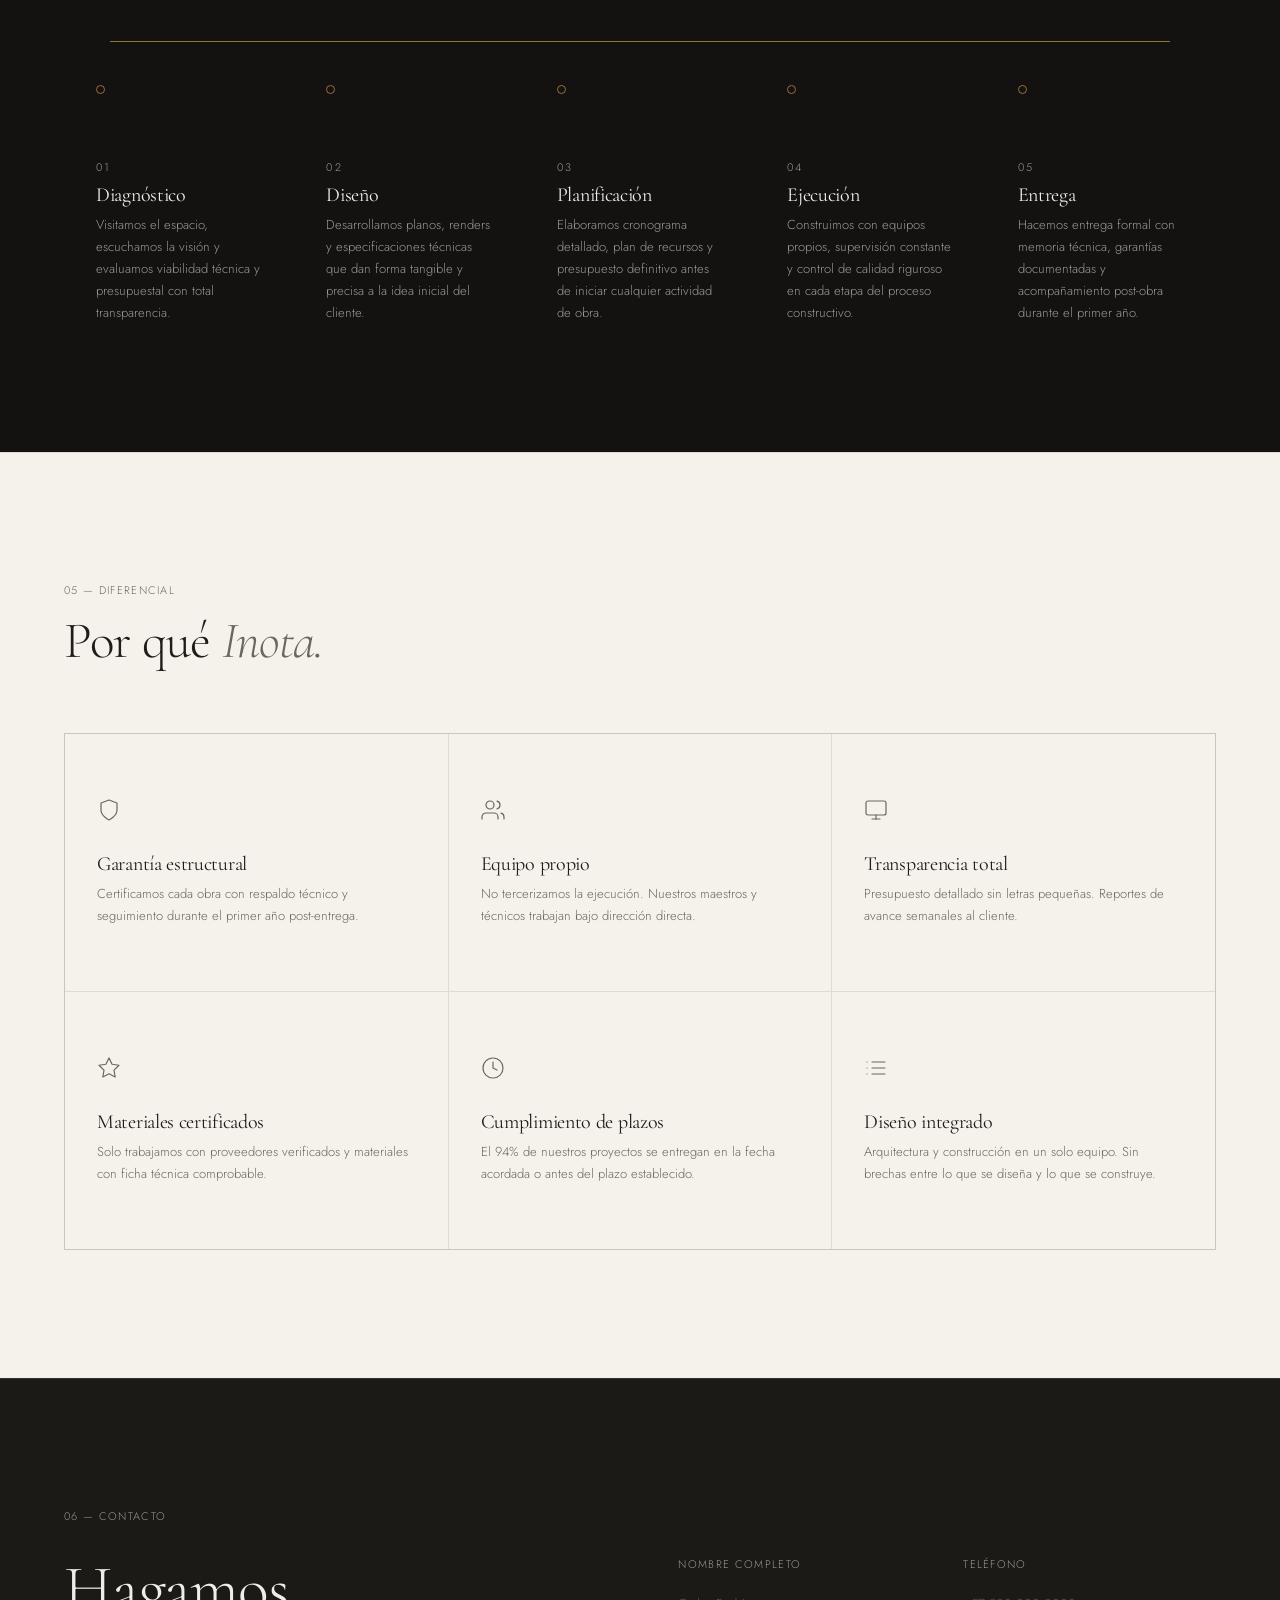
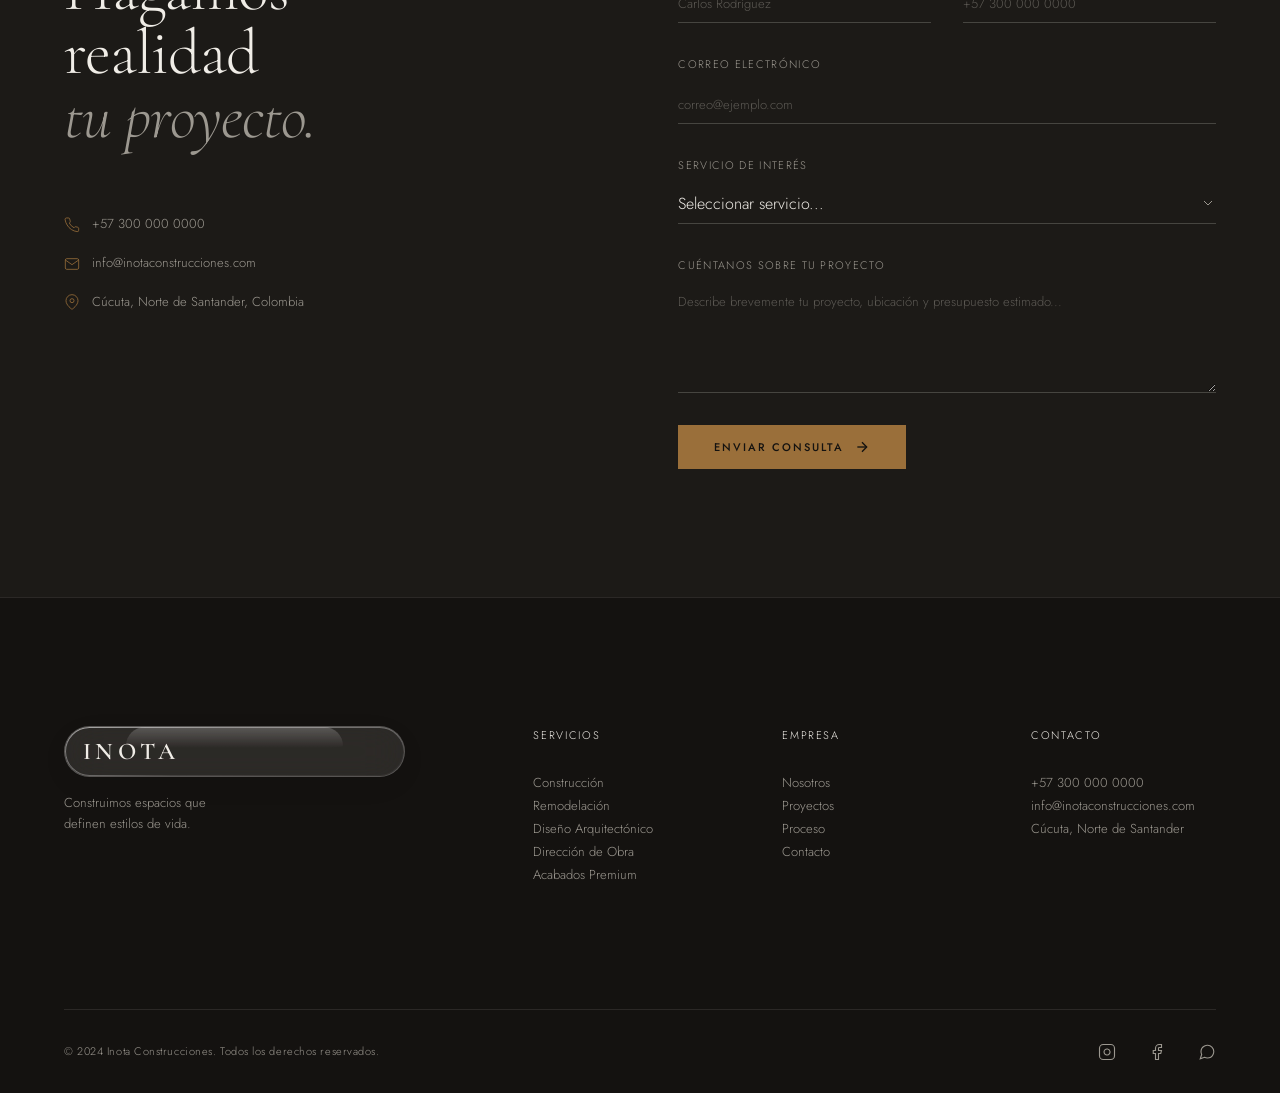
==== commit ff7044ae: "Update servicios to 4 options + hero slider en Construccion - Servicios: reducido a Construccion, Re" ====
--- a/index.html
+++ b/index.html
@@ -36,10 +36,8 @@
           <ul class="nav__dropdown" role="menu" aria-label="Servicios">
             <li><a href="/servicios/construccion/" class="nav__dropdown-item nav__dropdown-item--highlight" role="menuitem">Construcción</a></li>
             <li><a href="#servicios" class="nav__dropdown-item" role="menuitem">Remodelación</a></li>
-            <li><a href="#servicios" class="nav__dropdown-item" role="menuitem">Diseño</a></li>
-            <li><a href="#servicios" class="nav__dropdown-item" role="menuitem">Drywall y acabados</a></li>
-            <li><a href="#servicios" class="nav__dropdown-item" role="menuitem">Proyectos comerciales</a></li>
-            <li><a href="#servicios" class="nav__dropdown-item" role="menuitem">Vivienda familiar</a></li>
+            <li><a href="#servicios" class="nav__dropdown-item" role="menuitem">Carpintería</a></li>
+            <li><a href="#servicios" class="nav__dropdown-item" role="menuitem">Diseño interior</a></li>
           </ul>
         </li>
         <li><a href="#proyectos">Proyectos</a></li>
@@ -62,14 +60,15 @@
       </button>
       <ul role="list">
         <li class="mobile-menu__group">
-          <span class="mobile-menu__group-label">Servicios</span>
-          <ul class="mobile-menu__sub">
+          <button class="mobile-menu__toggle" aria-expanded="false" aria-controls="mobile-servicios-sub">
+            Servicios
+            <svg class="mobile-menu__chevron" viewBox="0 0 10 6" fill="none" stroke="currentColor" stroke-width="1.8" stroke-linecap="round" stroke-linejoin="round" aria-hidden="true"><path d="M1 1l4 4 4-4"/></svg>
+          </button>
+          <ul class="mobile-menu__sub" id="mobile-servicios-sub" aria-hidden="true">
             <li><a href="/servicios/construccion/">Construcción</a></li>
             <li><a href="#servicios">Remodelación</a></li>
-            <li><a href="#servicios">Diseño</a></li>
-            <li><a href="#servicios">Drywall y acabados</a></li>
-            <li><a href="#servicios">Proyectos comerciales</a></li>
-            <li><a href="#servicios">Vivienda familiar</a></li>
+            <li><a href="#servicios">Carpintería</a></li>
+            <li><a href="#servicios">Diseño interior</a></li>
           </ul>
         </li>
         <li><a href="#proyectos">Proyectos</a></li>
@@ -171,22 +170,15 @@
 
           <article class="service-item reveal-up" data-num="03" style="--reveal-delay: 200ms">
             <div class="service-item__inner">
-              <h3 class="service-item__title">Diseño Arquitectónico</h3>
-              <p class="service-item__desc">Concebimos cada proyecto como una solución espacial única, funcional y estéticamente coherente con el entorno y el cliente.</p>
+              <h3 class="service-item__title">Carpintería</h3>
+              <p class="service-item__desc">Fabricamos e instalamos piezas en madera con precisión artesanal: closets, muebles empotrados, escaleras y detalles que definen un espacio.</p>
             </div>
           </article>
 
           <article class="service-item reveal-up" data-num="04" style="--reveal-delay: 100ms">
             <div class="service-item__inner">
-              <h3 class="service-item__title">Dirección de Obra</h3>
-              <p class="service-item__desc">Coordinamos cada etapa constructiva con precisión milimétrica, asegurando plazos, presupuesto y calidad en cada detalle de la ejecución.</p>
-            </div>
-          </article>
-
-          <article class="service-item reveal-up" data-num="05" style="--reveal-delay: 200ms">
-            <div class="service-item__inner">
-              <h3 class="service-item__title">Acabados Premium</h3>
-              <p class="service-item__desc">Seleccionamos y aplicamos materiales de acabado de primera calidad que elevan cualquier espacio a un estándar de lujo permanente.</p>
+              <h3 class="service-item__title">Diseño interior</h3>
+              <p class="service-item__desc">Concebimos cada ambiente como una experiencia sensorial: paletas, materiales, iluminación y mobiliario integrados en una solución coherente y habitable.</p>
             </div>
           </article>
 
--- a/css/styles.css
+++ b/css/styles.css
@@ -1711,60 +1711,106 @@
 /* ── MOBILE MENU — grupos de servicios (glass capsule style) ── */
 .mobile-menu__group {
   width: 100%;
+  max-width: 320px;
+}
+
+/* Botón Servicios — misma cápsula que los links principales */
+.mobile-menu__toggle {
+  display: inline-flex;
+  align-items: center;
+  justify-content: center;
+  gap: 0.5rem;
+  width: 100%;
+  padding: 0.85rem 2rem;
+  border-radius: 100px;
+  font-family: var(--font-display);
+  font-size: clamp(1.4rem, 5vw, 2rem);
+  font-weight: 300;
+  color: var(--color-bone-muted);
+  letter-spacing: 0.03em;
+  backdrop-filter: blur(18px) saturate(150%);
+  -webkit-backdrop-filter: blur(18px) saturate(150%);
+  background: rgba(255, 255, 255, 0.06);
+  border: 1px solid rgba(255, 255, 255, 0.10);
+  box-shadow: 0 2px 12px rgba(0,0,0,0.12), inset 0 1px 0 rgba(255,255,255,0.10);
+  cursor: pointer;
+  transition:
+    background 0.22s var(--ease-smooth),
+    color 0.22s var(--ease-smooth),
+    box-shadow 0.22s var(--ease-smooth),
+    transform 0.18s var(--ease-smooth);
   text-align: center;
 }
-
-.mobile-menu__group-label {
-  display: block;
-  font-family: var(--font-body);
-  font-size: 0.58rem;
-  letter-spacing: 0.26em;
-  text-transform: uppercase;
-  color: var(--color-copper);
-  margin-bottom: 0.7rem;
-  padding-top: 0.3rem;
-}
-
+.mobile-menu__toggle:hover,
+.mobile-menu__toggle:active {
+  background: rgba(255, 255, 255, 0.12);
+  color: var(--color-bone);
+  transform: scale(1.02);
+  box-shadow: 0 4px 20px rgba(0,0,0,0.18), inset 0 1px 0 rgba(255,255,255,0.16);
+}
+.mobile-menu__group.is-open .mobile-menu__toggle {
+  background: rgba(255, 255, 255, 0.11);
+  color: var(--color-bone);
+}
+
+/* Chevron rota al abrir */
+.mobile-menu__chevron {
+  width: 12px;
+  height: 12px;
+  flex-shrink: 0;
+  transition: transform 0.3s var(--ease-smooth);
+}
+.mobile-menu__group.is-open .mobile-menu__chevron {
+  transform: rotate(180deg);
+}
+
+/* Sub-lista — colapsada por defecto, abre con max-height */
 .mobile-menu__sub {
   display: flex;
   flex-direction: column;
   align-items: center;
   gap: 0.4rem;
   width: 100%;
-  padding-bottom: 0.9rem;
-  margin-bottom: 0.3rem;
-  border-bottom: 1px solid rgba(240, 237, 231, 0.07);
+  overflow: hidden;
+  max-height: 0;
+  transition: max-height 0.38s var(--ease-smooth), padding 0.28s var(--ease-smooth);
+  padding-top: 0;
+  padding-bottom: 0;
+}
+.mobile-menu__group.is-open .mobile-menu__sub {
+  max-height: 480px;
+  padding-top: 0.5rem;
+  padding-bottom: 0.5rem;
 }
 
 /* Sub-items — cápsulas más pequeñas */
 .mobile-menu__sub li {
   width: 100%;
-  max-width: 260px;
-}
-
+  max-width: 280px;
+}
 .mobile-menu__sub a {
-  display: flex !important;
+  display: flex;
   align-items: center;
   justify-content: center;
   width: 100%;
-  padding: 0.65rem 1.6rem !important;
+  padding: 0.65rem 1.6rem;
   border-radius: 100px;
-  font-family: var(--font-display) !important;
-  font-size: clamp(1.1rem, 3.5vw, 1.5rem) !important;
+  font-family: var(--font-display);
+  font-size: clamp(1.05rem, 3.5vw, 1.4rem);
   font-weight: 300;
-  color: var(--color-bone-muted) !important;
+  color: var(--color-bone-muted);
   backdrop-filter: blur(14px) saturate(140%);
   -webkit-backdrop-filter: blur(14px) saturate(140%);
-  background: rgba(255, 255, 255, 0.04) !important;
-  border: 1px solid rgba(255, 255, 255, 0.08) !important;
+  background: rgba(255, 255, 255, 0.04);
+  border: 1px solid rgba(255, 255, 255, 0.08);
   box-shadow: 0 1px 8px rgba(0,0,0,0.10), inset 0 1px 0 rgba(255,255,255,0.08);
-  transition: background 0.2s var(--ease-smooth), color 0.2s var(--ease-smooth), transform 0.15s !important;
+  transition: background 0.2s var(--ease-smooth), color 0.2s var(--ease-smooth), transform 0.15s;
 }
 .mobile-menu__sub a:hover,
 .mobile-menu__sub a:active {
-  background: rgba(255, 255, 255, 0.09) !important;
-  color: var(--color-bone) !important;
-  transform: scale(1.02) !important;
+  background: rgba(255, 255, 255, 0.09);
+  color: var(--color-bone);
+  transform: scale(1.02);
 }
 
 /* Service items link style */
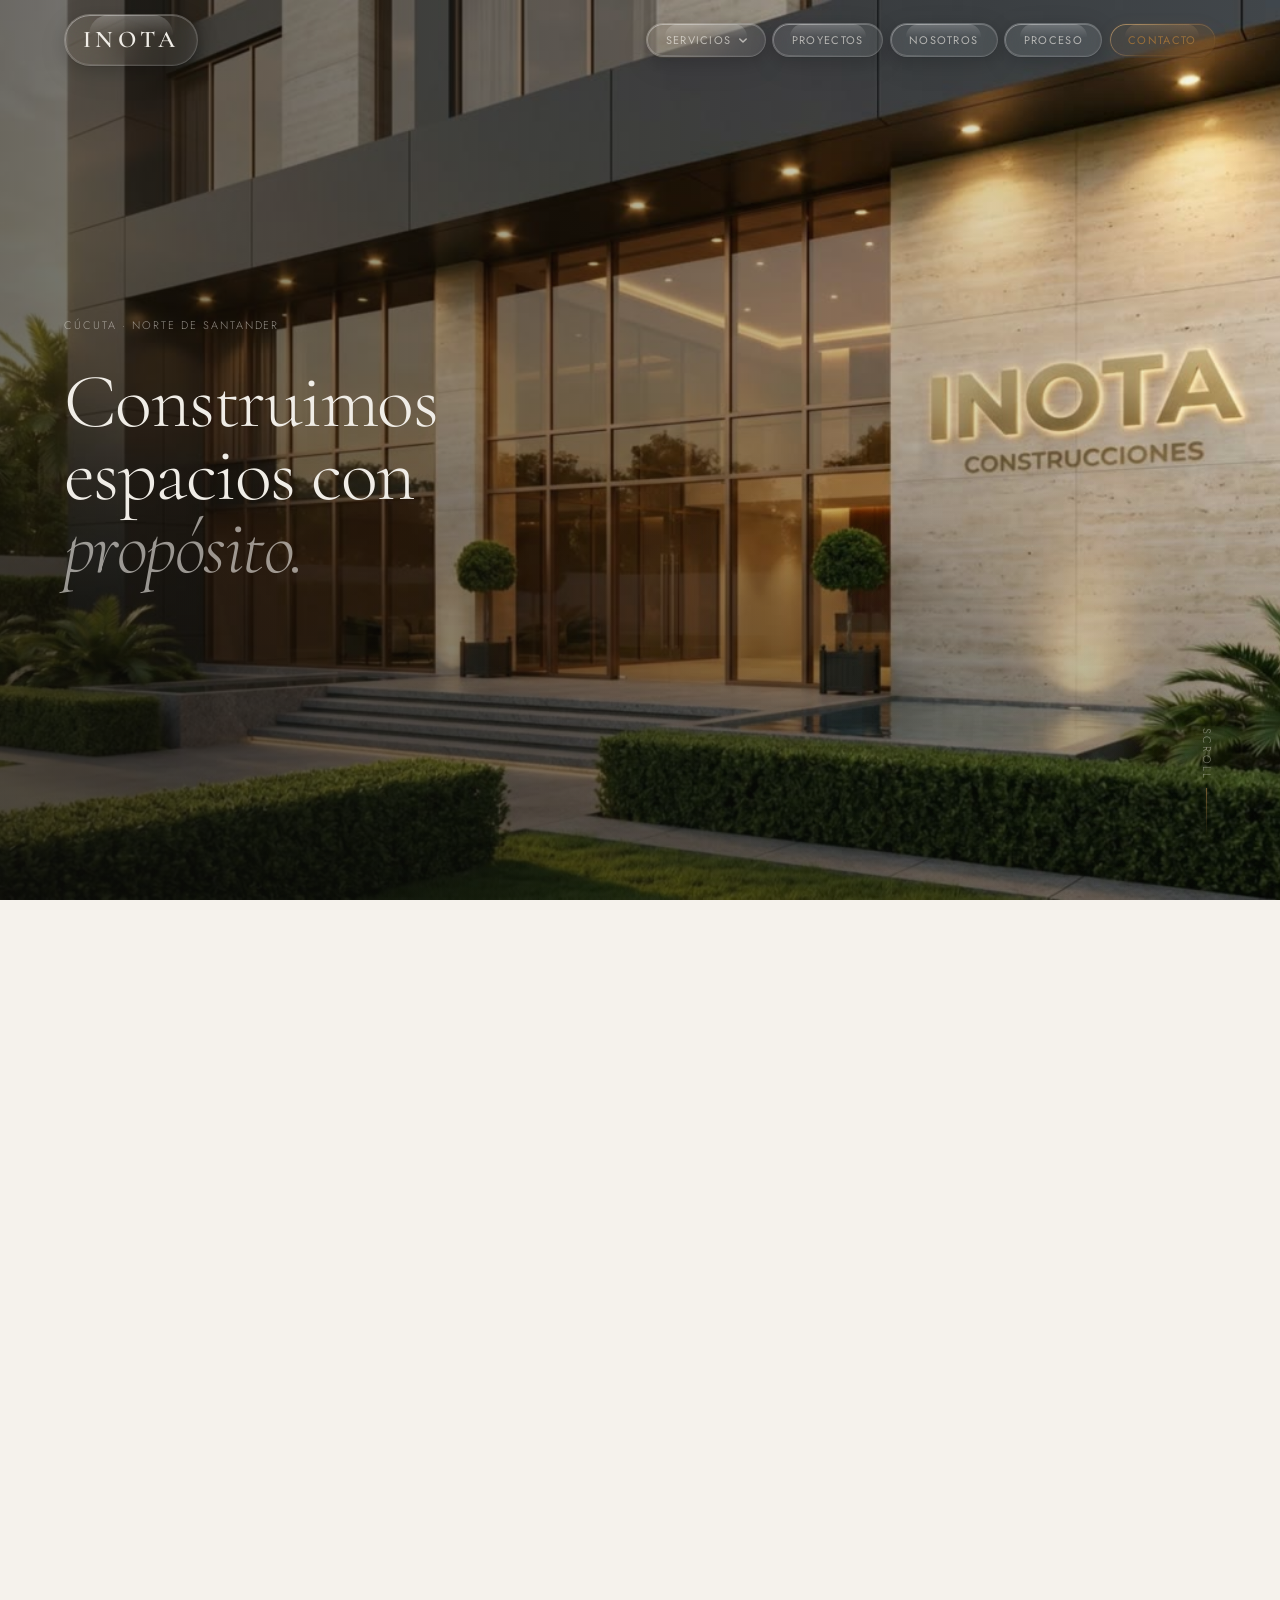
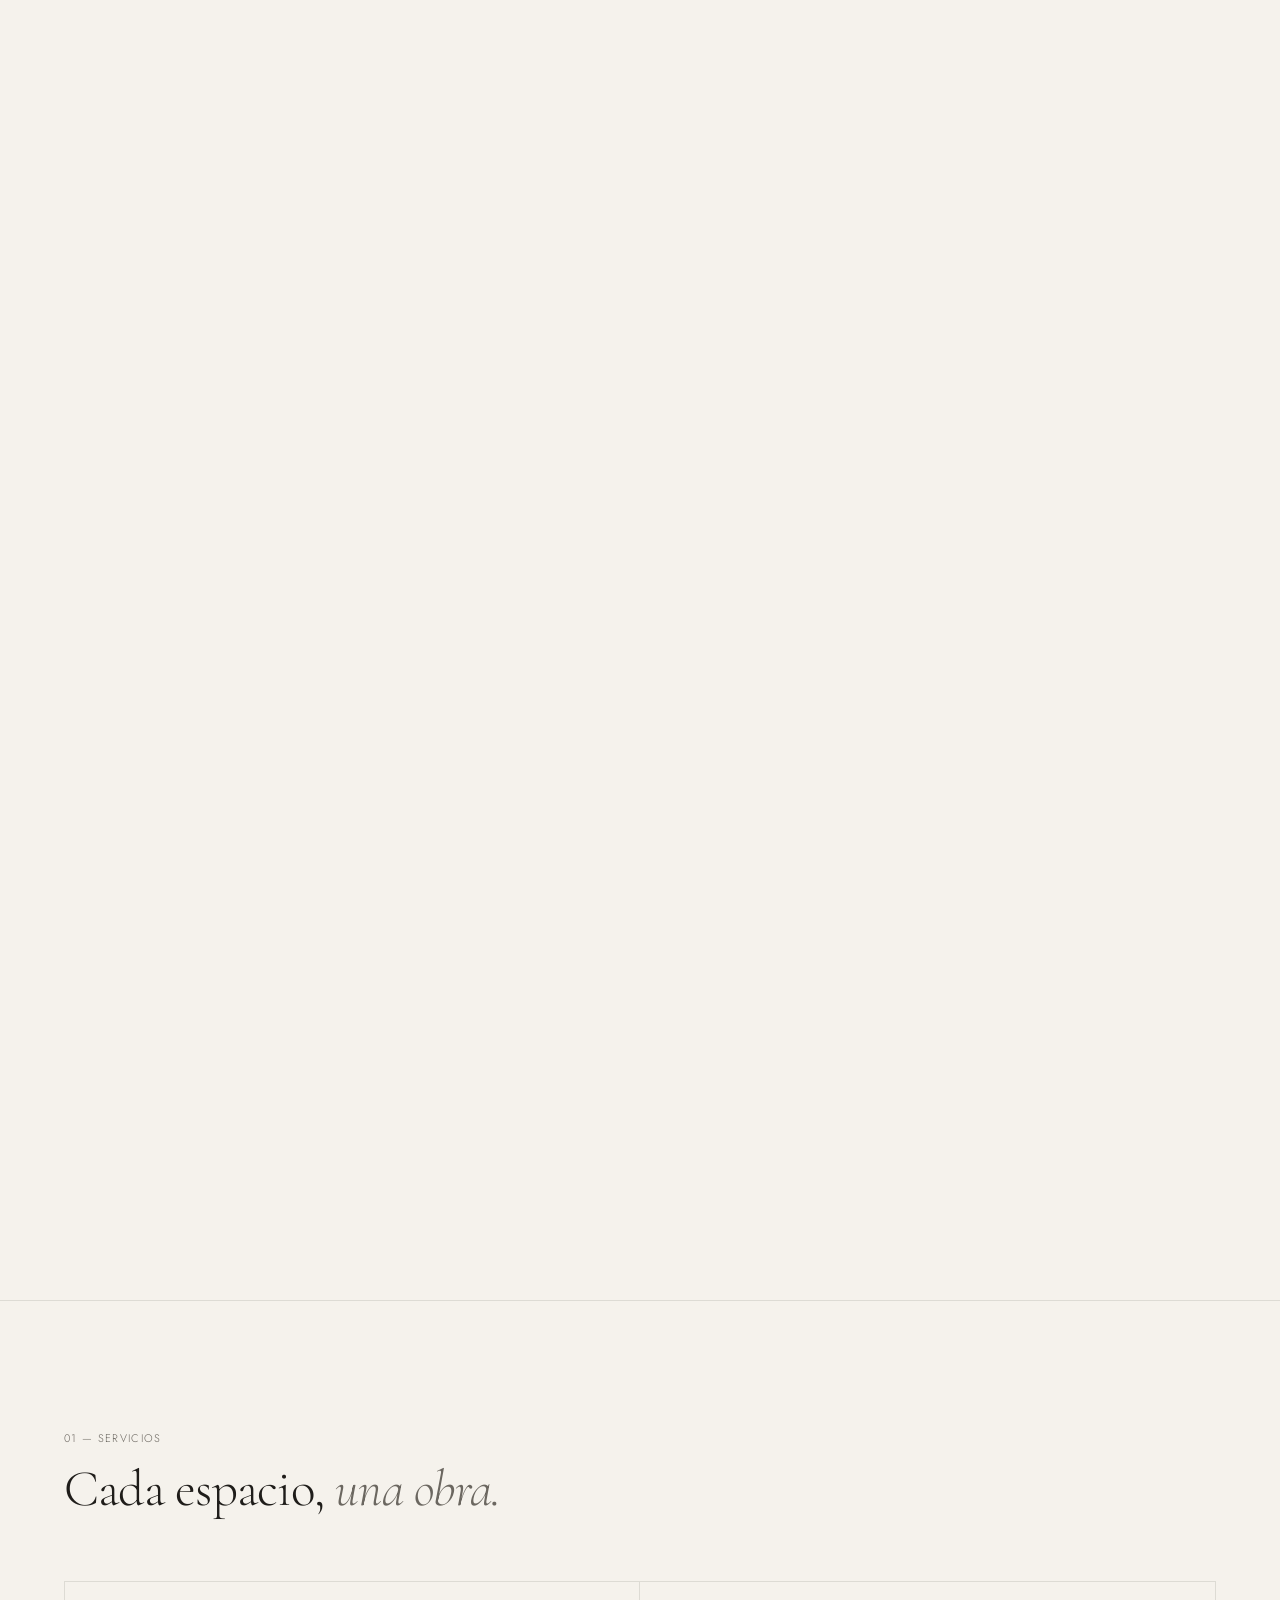
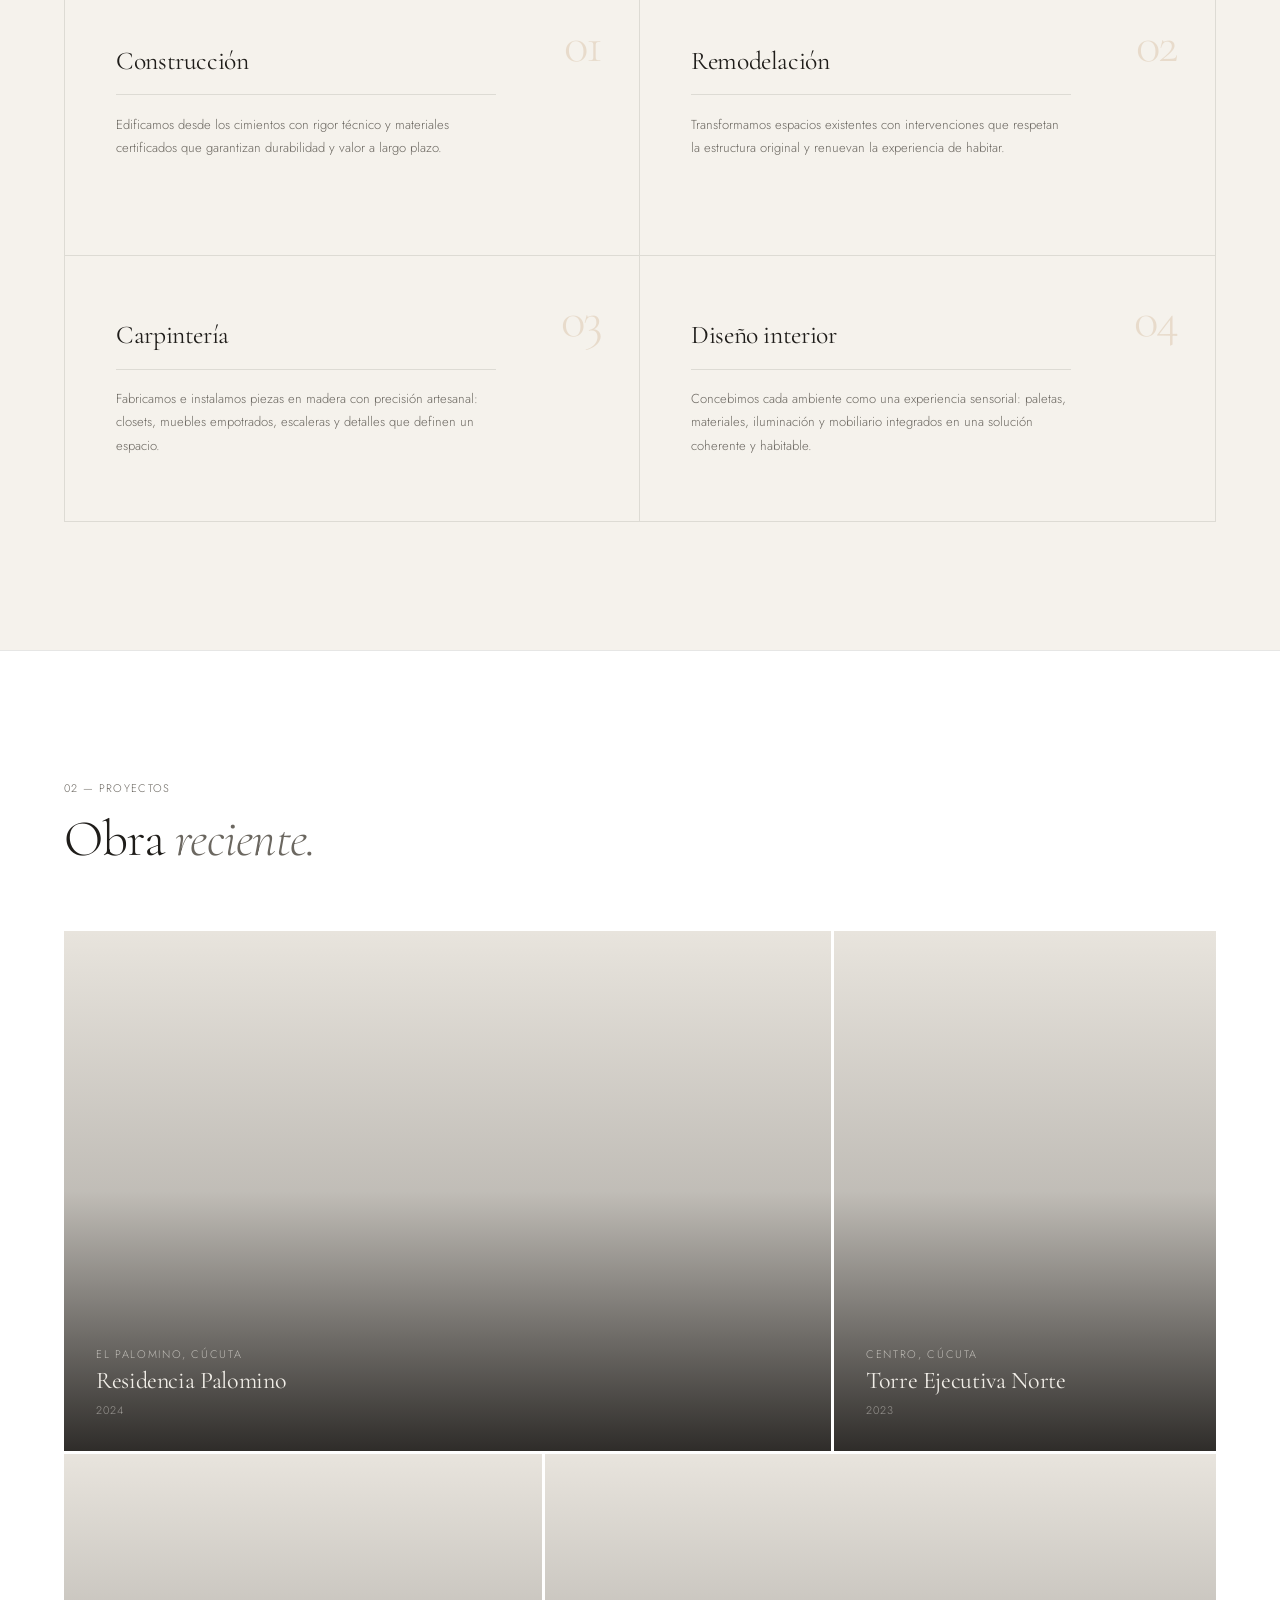
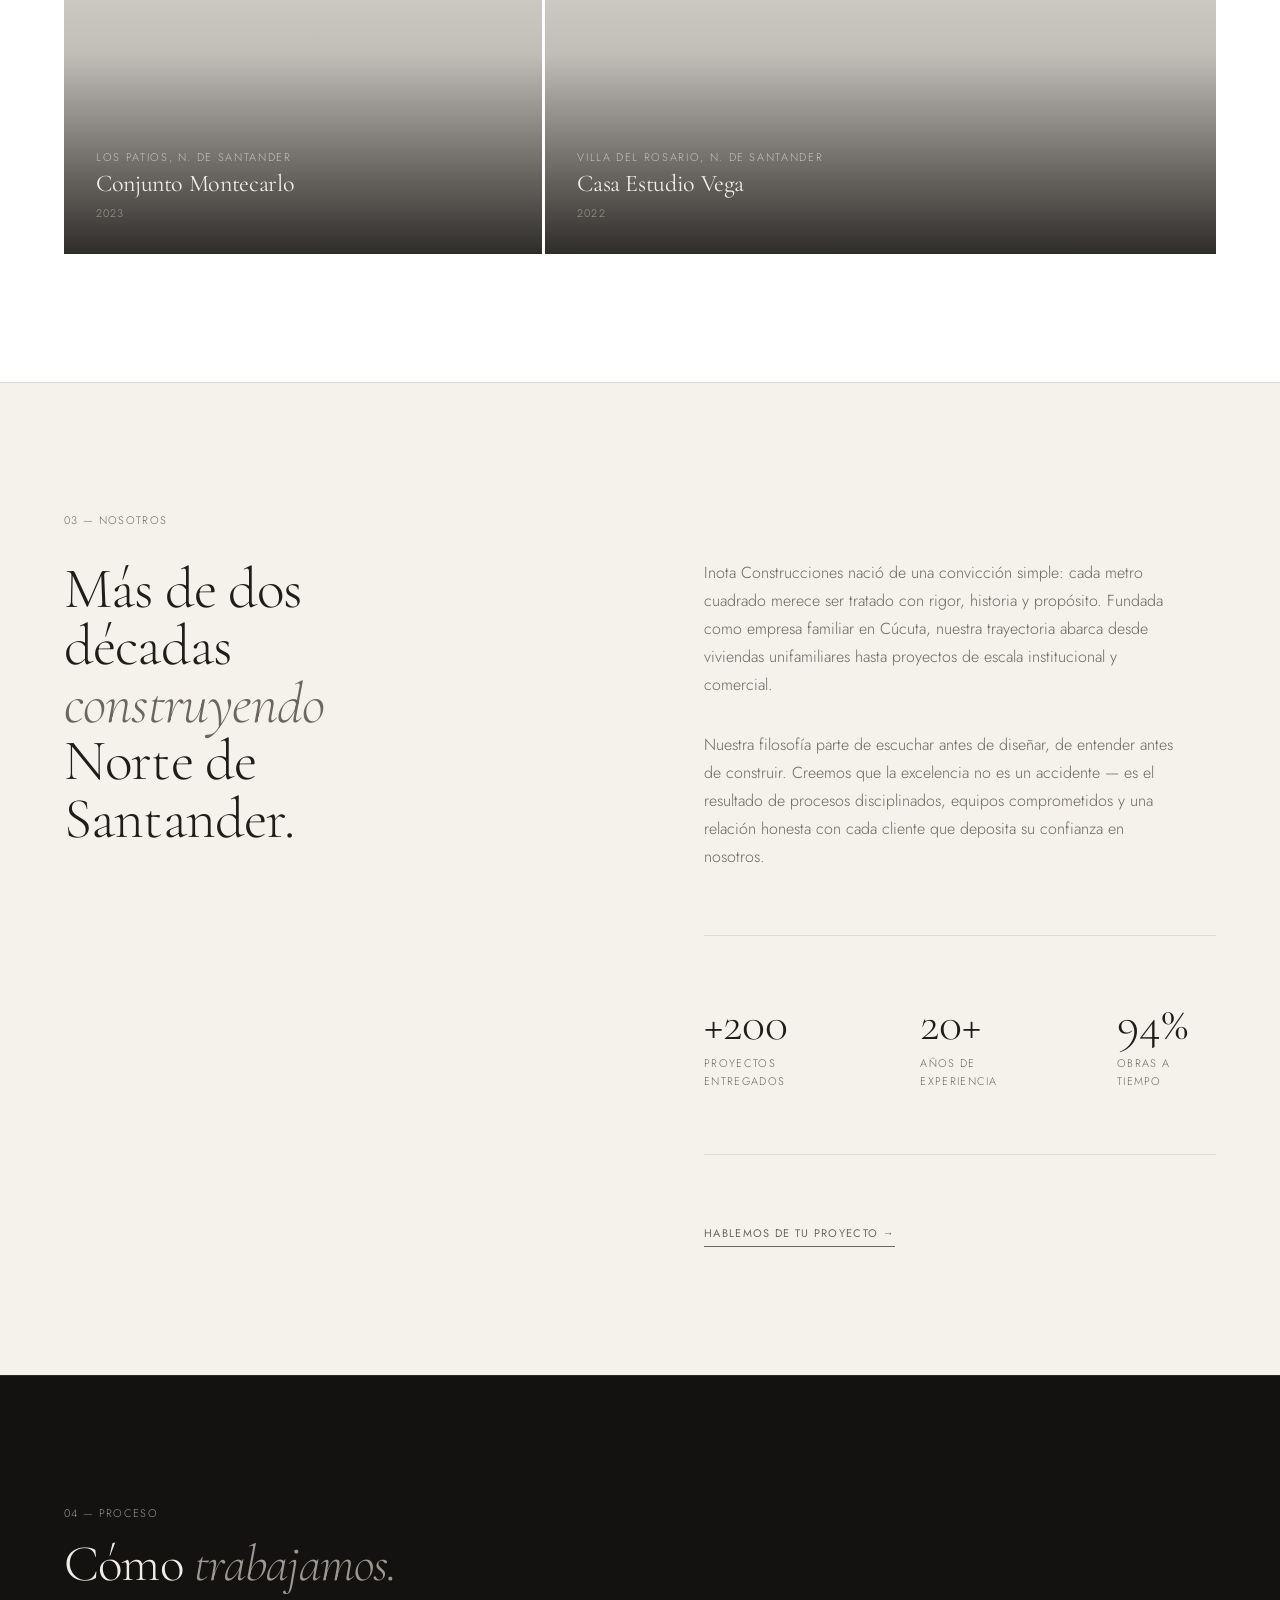
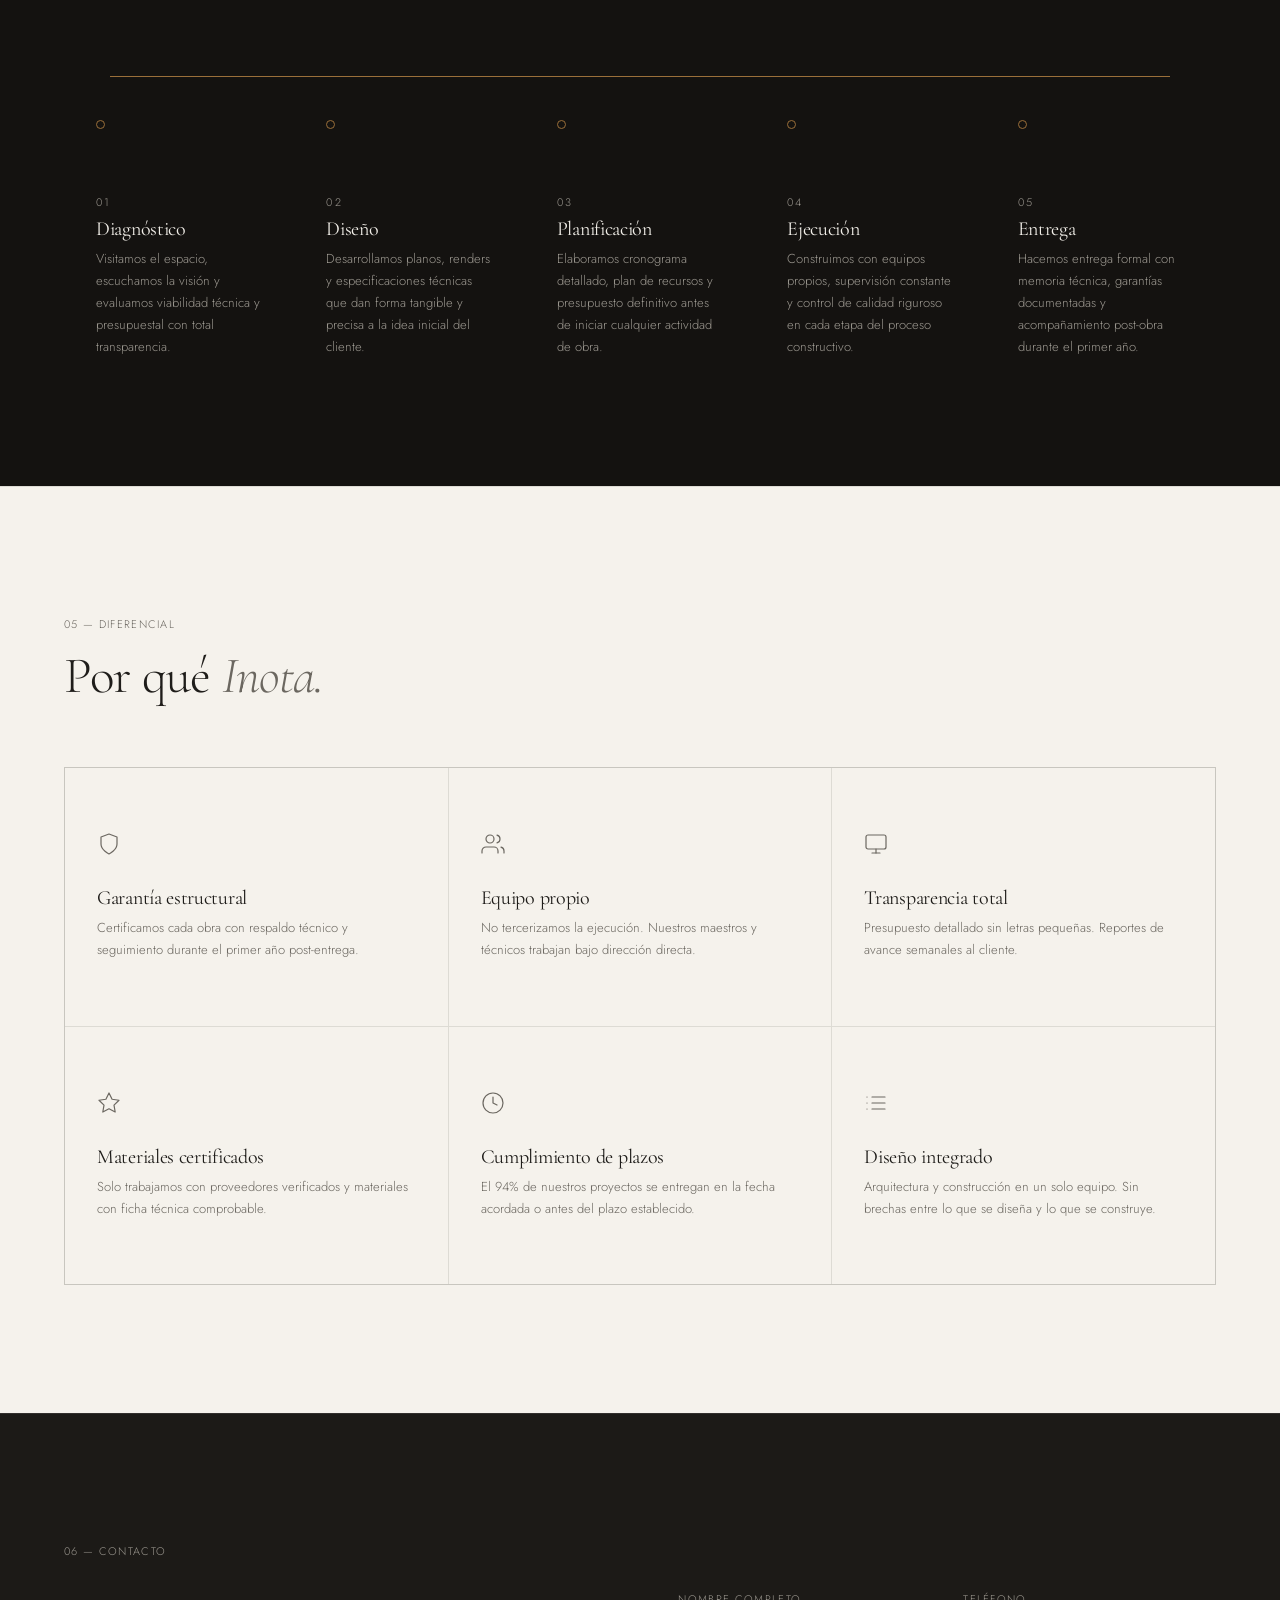
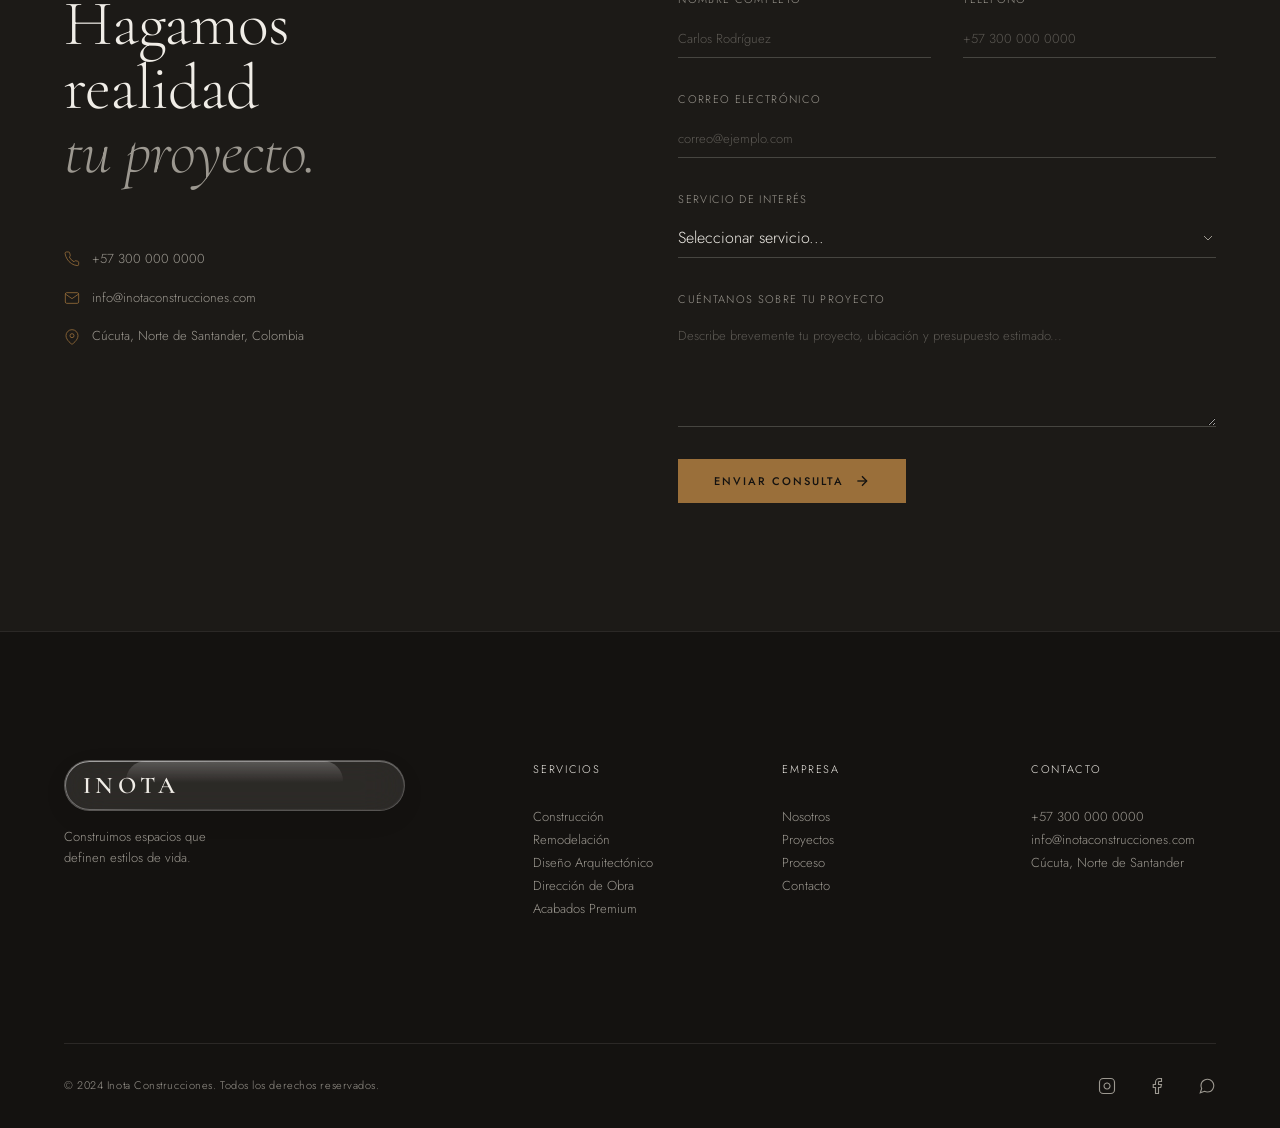
==== commit 373a2fef: "Add subpagina Remodelacion + fix nav links - Nueva subpagina servicios/remodelacion/ con identidad l" ====
--- a/index.html
+++ b/index.html
@@ -35,7 +35,7 @@
           </a>
           <ul class="nav__dropdown" role="menu" aria-label="Servicios">
             <li><a href="/servicios/construccion/" class="nav__dropdown-item nav__dropdown-item--highlight" role="menuitem">Construcción</a></li>
-            <li><a href="#servicios" class="nav__dropdown-item" role="menuitem">Remodelación</a></li>
+            <li><a href="/servicios/remodelacion/" class="nav__dropdown-item" role="menuitem">Remodelación</a></li>
             <li><a href="#servicios" class="nav__dropdown-item" role="menuitem">Carpintería</a></li>
             <li><a href="#servicios" class="nav__dropdown-item" role="menuitem">Diseño interior</a></li>
           </ul>
@@ -66,7 +66,7 @@
           </button>
           <ul class="mobile-menu__sub" id="mobile-servicios-sub" aria-hidden="true">
             <li><a href="/servicios/construccion/">Construcción</a></li>
-            <li><a href="#servicios">Remodelación</a></li>
+            <li><a href="/servicios/remodelacion/">Remodelación</a></li>
             <li><a href="#servicios">Carpintería</a></li>
             <li><a href="#servicios">Diseño interior</a></li>
           </ul>
--- a/css/styles.css
+++ b/css/styles.css
@@ -842,7 +842,7 @@
 
 .services__grid {
   display: grid;
-  grid-template-columns: repeat(12, 1fr);
+  grid-template-columns: repeat(2, 1fr);
   border: 1px solid var(--color-line-light);
   border-bottom: none;
 }
@@ -850,64 +850,75 @@
 .service-item {
   position: relative;
   overflow: hidden;
-  padding: var(--space-lg) var(--space-md);
+  padding: clamp(2.6rem, 5vw, 4rem) clamp(2rem, 4vw, 3.5rem);
   border-right: 1px solid var(--color-line-light);
   border-bottom: 1px solid var(--color-line-light);
   background: var(--color-light);
-  transition: background var(--dur-base) var(--ease-smooth);
-  grid-column: span 4;
-}
-.service-item:nth-child(3) { border-right: none; }
-.service-item:nth-child(4) { grid-column: span 6; }
-.service-item:nth-child(5) { grid-column: span 6; border-right: none; }
-
-/* Número decorativo muy sutil */
+  transition: background 0.35s var(--ease-smooth);
+  grid-column: span 1;
+}
+/* Columna derecha: sin borde derecho */
+.service-item:nth-child(2n) { border-right: none; }
+/* Reset de los spans específicos anteriores */
+.service-item:nth-child(3),
+.service-item:nth-child(4),
+.service-item:nth-child(5) { grid-column: span 1; border-right: 1px solid var(--color-line-light); }
+.service-item:nth-child(2n):is(:nth-child(3), :nth-child(4), :nth-child(5)) { border-right: none; }
+
+/* Número — marcador tipográfico editorial, visible y refinado */
 .service-item::before {
   content: attr(data-num);
   position: absolute;
-  top: -10px;
-  right: var(--space-md);
+  top: clamp(1.8rem, 3vw, 2.6rem);
+  right: clamp(1.8rem, 3vw, 3rem);
   font-family: var(--font-display);
-  font-size: 6rem;
-  font-weight: 600;
-  color: rgba(31, 29, 26, 0.04);
+  font-size: clamp(2.4rem, 4vw, 3.5rem);
+  font-weight: 300;
+  color: rgba(181, 131, 74, 0.20);
   line-height: 1;
+  letter-spacing: -0.04em;
   pointer-events: none;
   user-select: none;
-  transition: color var(--dur-base);
-}
-
-/* Línea cobre que barre de izquierda a derecha en hover */
+  transition: color 0.35s var(--ease-smooth);
+}
+
+/* Línea cobre vertical izquierda — cae de arriba a abajo en hover */
 .service-item::after {
   content: '';
   position: absolute;
-  bottom: 0; left: 0;
-  width: 100%; height: 1px;
+  top: 0; left: 0;
+  width: 2px; height: 0;
   background: var(--color-copper);
-  transform: scaleX(0);
-  transform-origin: left;
-  transition: transform var(--dur-base) var(--ease-out-expo);
+  transition: height 0.5s var(--ease-out-expo);
 }
 
 .service-item:hover { background: var(--color-white); }
-.service-item:hover::after { transform: scaleX(1); }
-.service-item:hover::before { color: rgba(31, 29, 26, 0.07); }
-
-.service-item__inner { position: relative; z-index: 1; }
+.service-item:hover::after { height: 100%; }
+.service-item:hover::before { color: rgba(181, 131, 74, 0.50); }
+
+.service-item__inner {
+  position: relative;
+  z-index: 1;
+}
 
 .service-item__title {
   font-family: var(--font-display);
-  font-size: var(--text-xl);
+  font-size: clamp(1.25rem, 2vw, 1.85rem);
   font-weight: 400;
   color: var(--color-text);
   margin-bottom: var(--space-sm);
+  padding-right: clamp(3rem, 5vw, 5rem); /* espacio para el número */
+  line-height: 1.2;
 }
 
 .service-item__desc {
   font-size: var(--text-sm);
   color: var(--color-text-muted);
-  line-height: 1.7;
-  max-width: 340px;
+  line-height: 1.78;
+  max-width: 380px;
+  margin-top: 1.1rem;
+  padding-top: 1.1rem;
+  border-top: 1px solid var(--color-line-light);
 }
 
 /* ─── 12. PROYECTOS ─────────────────────────────────────────── */
@@ -1382,16 +1393,7 @@
 /* ─── 18. RESPONSIVE — TABLET (≤ 1100px) ───────────────────── */
 @media (max-width: 1100px) {
 
-  .services__grid { grid-template-columns: 1fr 1fr; }
-
-  .service-item,
-  .service-item:nth-child(3),
-  .service-item:nth-child(4),
-  .service-item:nth-child(5) {
-    grid-column: span 1;
-    border-right: 1px solid var(--color-line-light);
-  }
-  .service-item:nth-child(2n) { border-right: none; }
+  /* services grid ya es 2-col — sin cambios necesarios en tablet */
 
   .projects__grid { grid-template-columns: 1fr 1fr; }
   .project-card--wide,
@@ -1425,7 +1427,10 @@
 
   .services__grid { grid-template-columns: 1fr; }
   .service-item,
-  .service-item:nth-child(n) { grid-column: span 1; border-right: none; }
+  .service-item:nth-child(n) {
+    grid-column: span 1;
+    border-right: none;
+  }
 
   .projects__grid { grid-template-columns: 1fr; }
   .project-card--wide,
